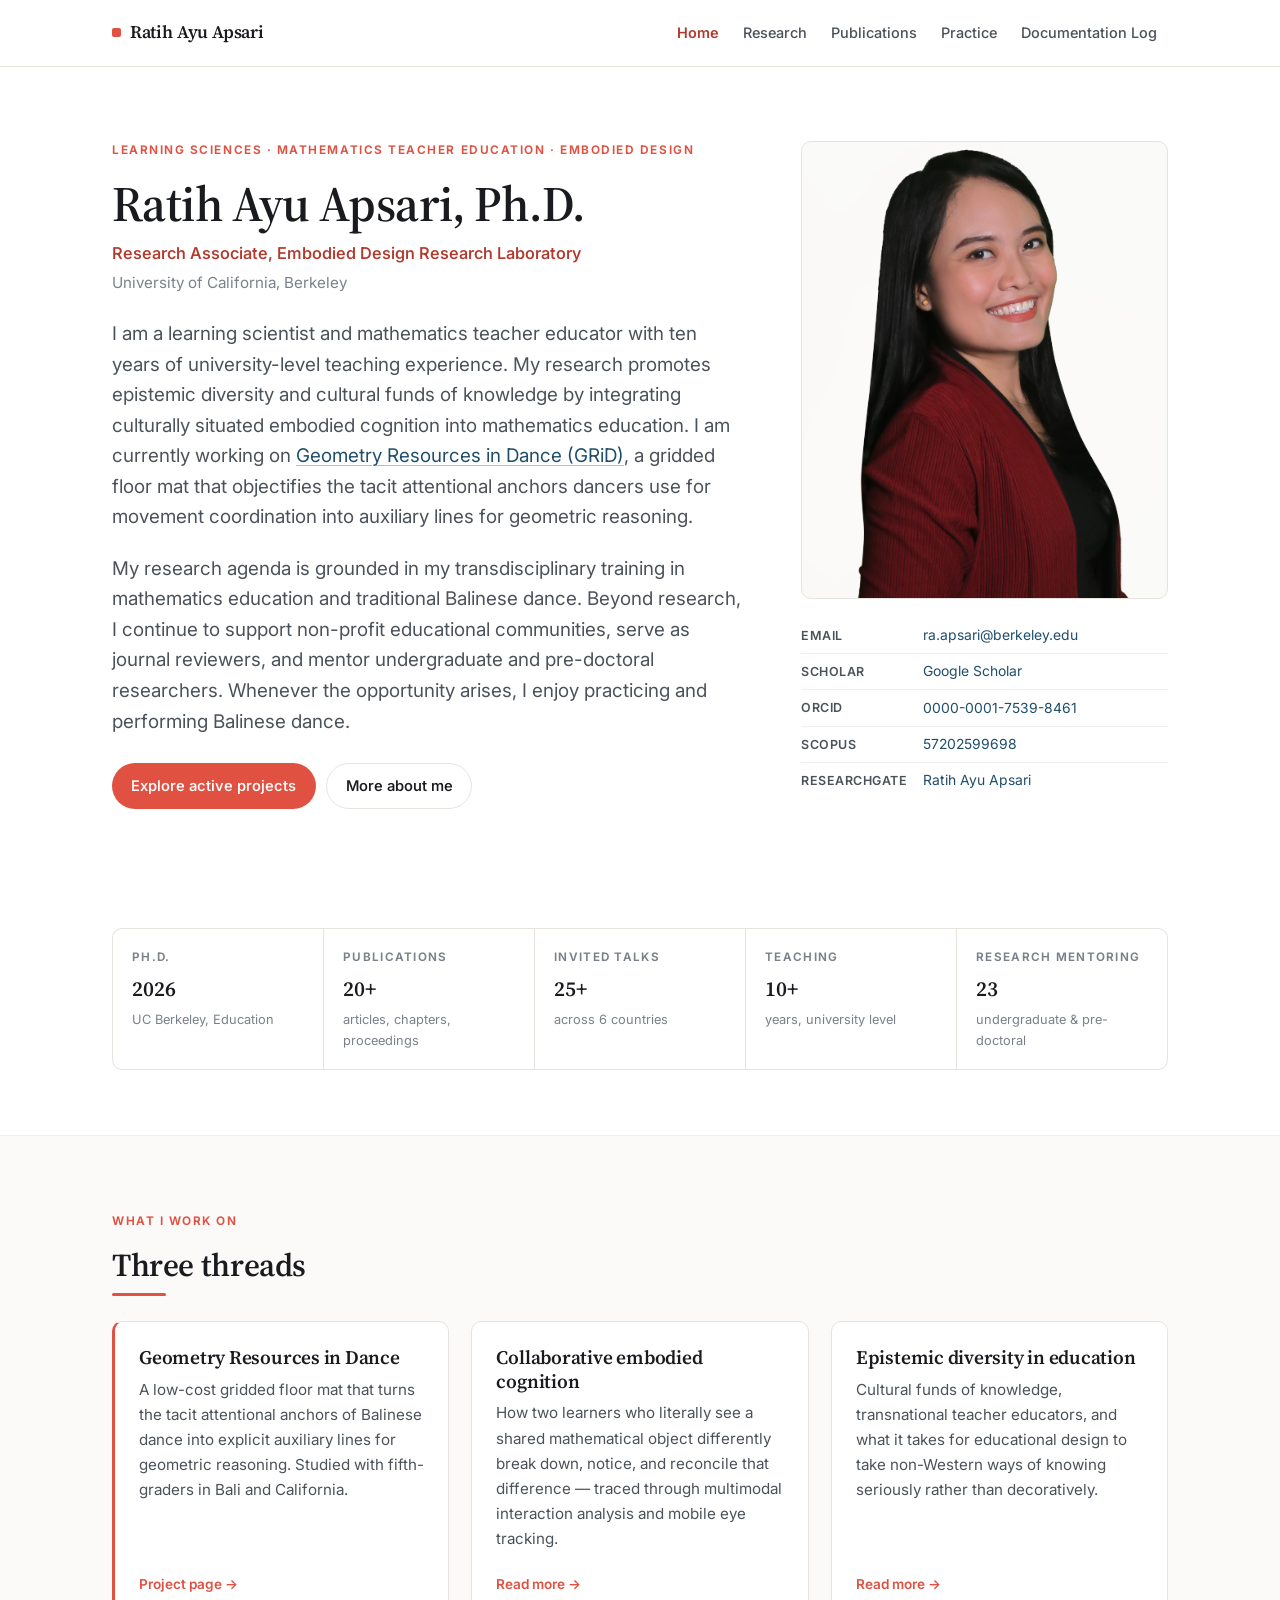
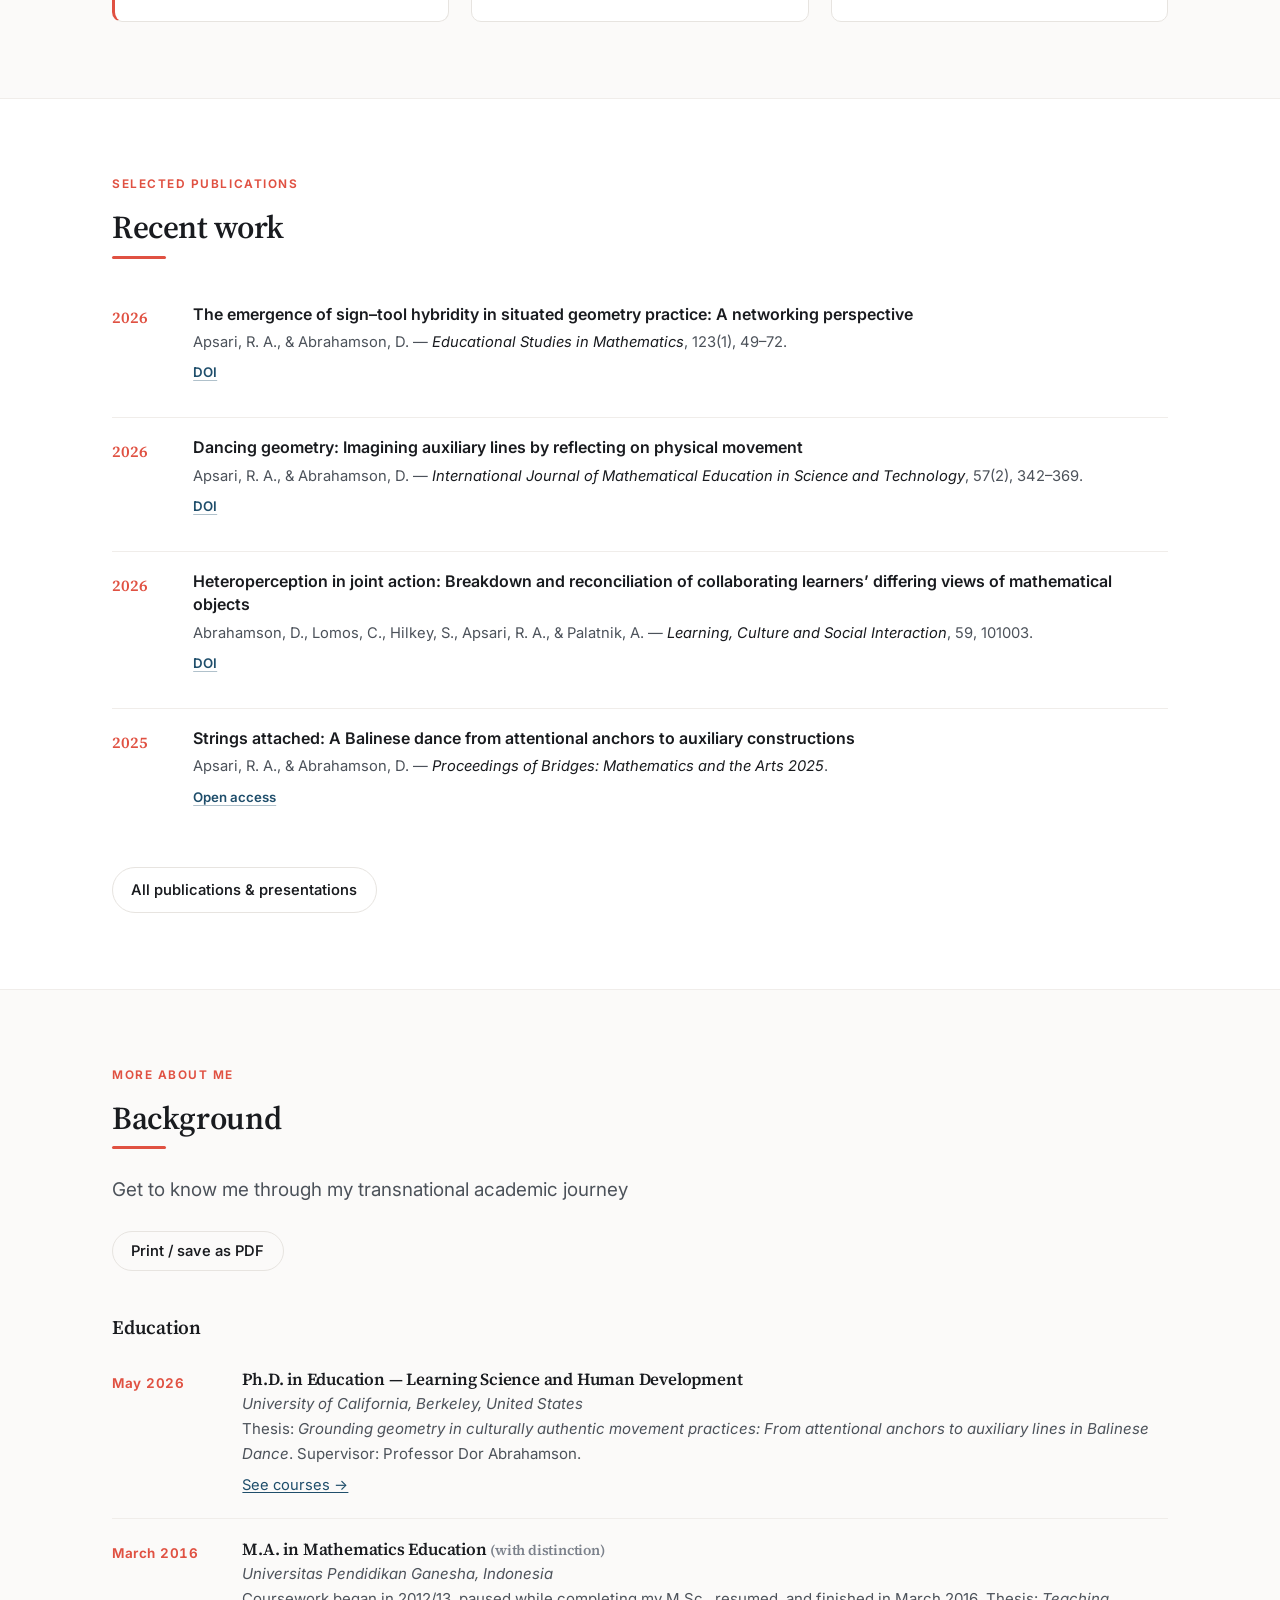
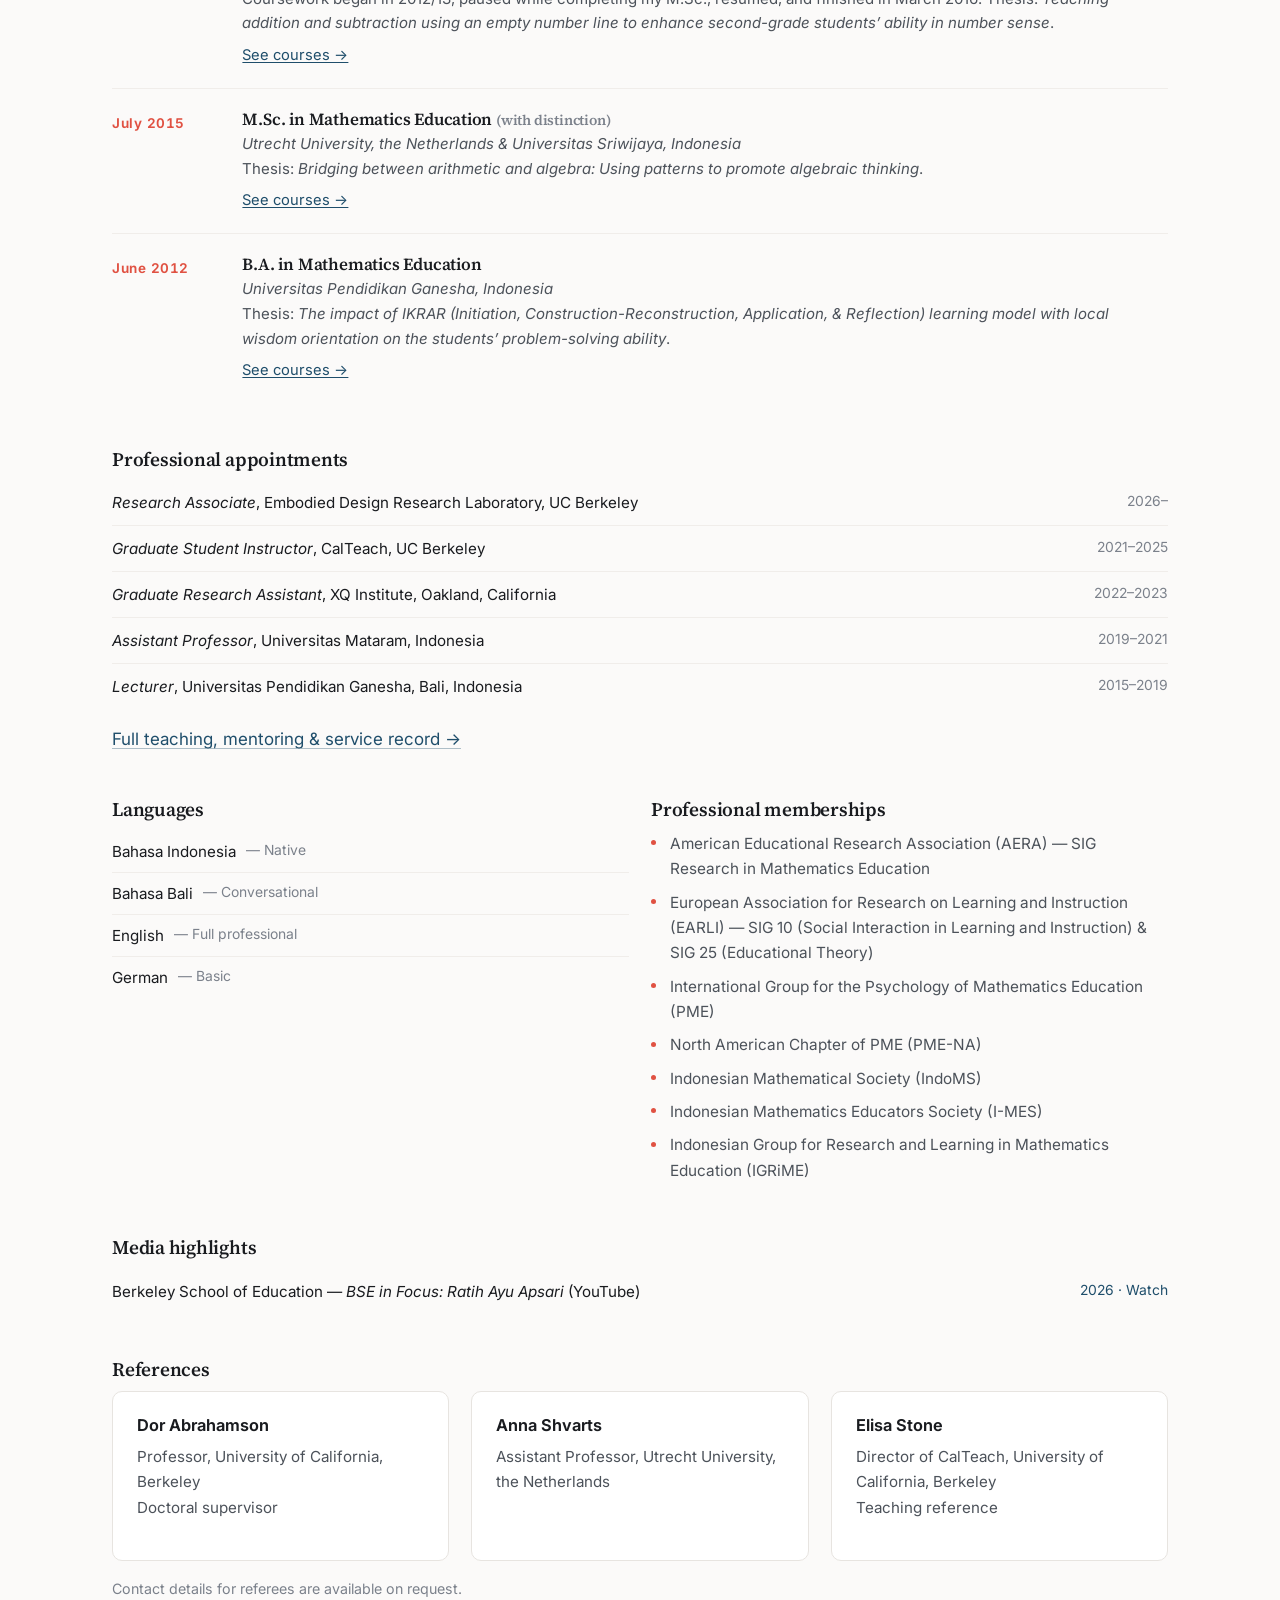
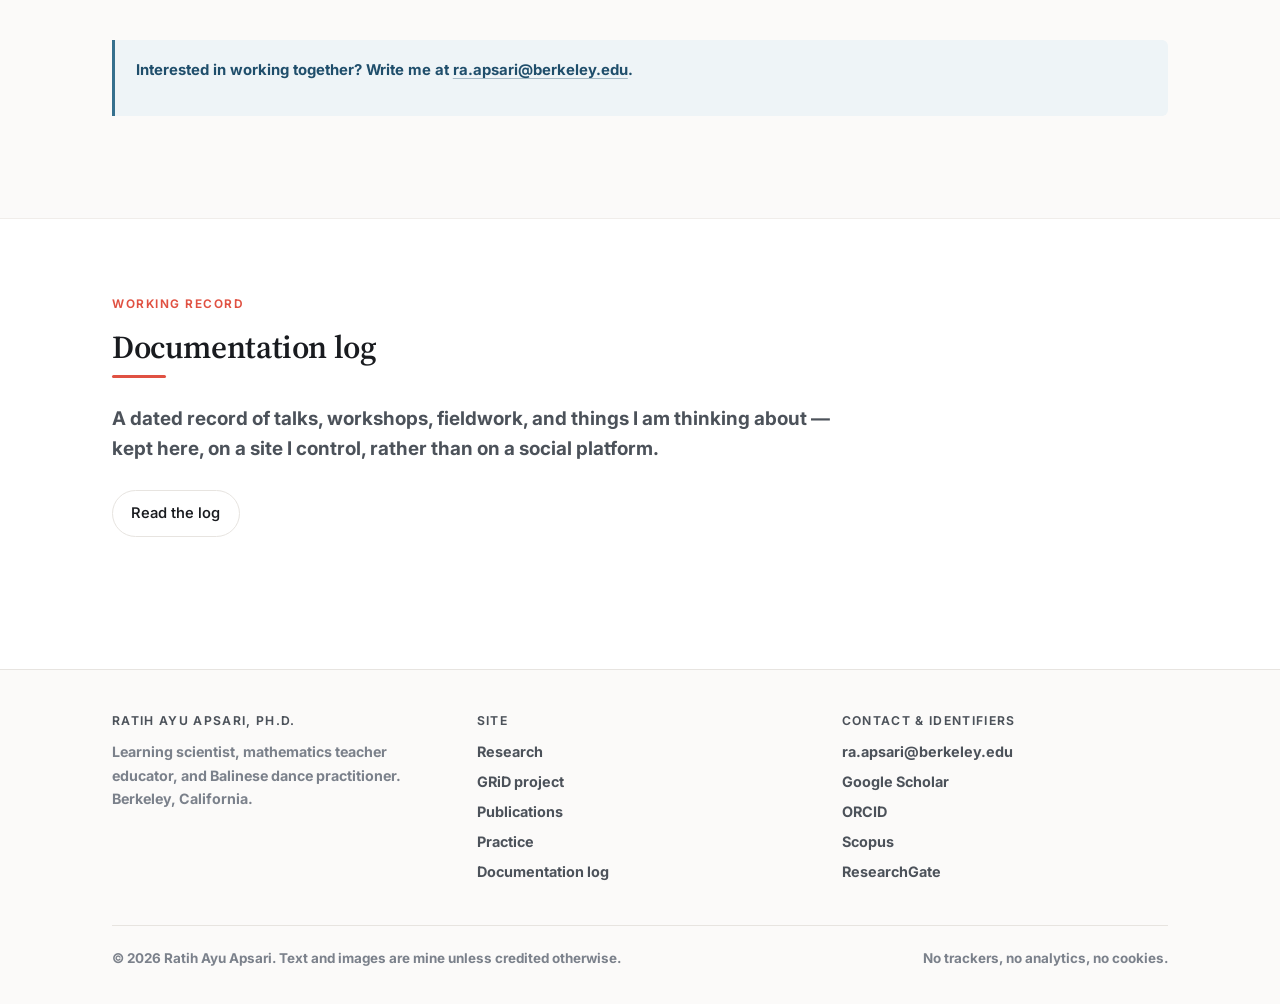
==== index.html @ 5cba8f6b "Update index.html" ====
<!DOCTYPE html>
<html lang="en">
<head>
<meta charset="utf-8">
<meta name="viewport" content="width=device-width, initial-scale=1">
<title>Ratih Ayu Apsari — Learning Scientist &amp; Mathematics Teacher Educator</title>
<meta name="description" content="Ratih Ayu Apsari, Ph.D. — learning scientist, mathematics teacher educator, and Balinese dance practitioner researching how culturally situated movement practices become resources for mathematical learning.">
<meta name="author" content="Ratih Ayu Apsari">
<link rel="canonical" href="./index.html">

<!-- Social preview -->
<meta property="og:type" content="website">
<meta property="og:title" content="Ratih Ayu Apsari — Learning Scientist &amp; Mathematics Teacher Educator">
<meta property="og:description" content="Researching how culturally situated movement practices become resources for mathematical learning.">
<meta property="og:image" content="assets/img/og-card.png">

<link rel="preconnect" href="https://fonts.googleapis.com">
<link rel="preconnect" href="https://fonts.gstatic.com" crossorigin>
<link href="https://fonts.googleapis.com/css2?family=Inter:wght@400;500;600;700&family=Source+Serif+4:ital,opsz,wght@0,8..60,400;0,8..60,600;0,8..60,700;1,8..60,400&display=swap" rel="stylesheet">
<link rel="stylesheet" href="assets/css/style.css">
<link rel="icon" href="assets/img/favicon.svg" type="image/svg+xml">
</head>
<body>
<a class="skip-link" href="#main">Skip to content</a>

<header class="site-header">
  <div class="wrap site-header__inner">
    <a class="brand" href="index.html">
      <span class="brand__mark" aria-hidden="true"></span>
      <span class="brand__name">Ratih Ayu Apsari</span>
    </a>
    <button class="nav-toggle" aria-expanded="false" aria-controls="primary-nav">Menu</button>
    <nav class="nav" id="primary-nav" aria-label="Primary">
      <a href="index.html">Home</a>
      <a href="research.html">Research</a>
      <a href="publications.html">Publications</a>
      <a href="practice.html">Practice</a>
      <a href="log.html">Documentation Log</a>
    </nav>
  </div>
</header>

<main id="main">

  <!-- ===================== HERO ===================== -->
  <section class="hero">
    <div class="wrap hero__grid">
      <div>
        <p class="eyebrow">Learning Sciences &middot; Mathematics Teacher Education &middot; Embodied Design</p>
        <h1>Ratih Ayu Apsari, Ph.D.</h1>
        <p class="hero__role">Research Associate, Embodied Design Research Laboratory</p>
        <p class="hero__affil">University of California, Berkeley</p>

        <p class="lede">I am a learning scientist and mathematics teacher educator with ten years of university-level teaching experience.
          My research promotes epistemic diversity and cultural funds of knowledge by integrating culturally situated embodied cognition
          into mathematics education. I am currently working on <a href="grid.html">Geometry Resources in Dance (GRiD)</a>,
          a gridded floor mat that objectifies the tacit attentional anchors dancers use for movement coordination into auxiliary lines
          for geometric reasoning.</p>

        <p class="lede">My research agenda is grounded in my transdisciplinary training in mathematics education and traditional Balinese dance.
          Beyond research, I continue to support non-profit educational communities, serve as journal reviewers, and mentor undergraduate
          and pre-doctoral researchers. Whenever the opportunity arises, I enjoy practicing and performing Balinese dance.</p>

        <div class="btn-row">
          <a class="btn btn--primary" href="research.html#projects">Explore active projects</a>
          <a class="btn btn--ghost" href="#cv">More about me</a>
        </div>
      </div>

      <aside class="hero__aside">
        <div class="portrait">
          <!-- Replace the placeholder below with:
               <img src="assets/img/portrait.jpg" alt="Ratih Ayu Apsari"> -->
           <img src="assets/img/portrait.jpg" alt="Ratih Ayu Apsari">
        </div>
        <ul class="idlist">
          <li><span>Email</span> <a class="js-mail" data-user="ra.apsari" data-domain="berkeley.edu"></a></li>
          <li><span>Scholar</span> <a href="https://scholar.google.com/citations?user=8gwnSTsAAAAJ" rel="me noopener">Google Scholar</a></li>
          <li><span>ORCID</span> <a href="https://orcid.org/0000-0001-7539-8461" rel="me noopener">0000-0001-7539-8461</a></li>
          <li><span>Scopus</span> <a href="https://www.scopus.com/authid/detail.uri?authorId=57202599698" rel="me noopener">57202599698</a></li>
          <li><span>ResearchGate</span> <a href="https://www.researchgate.net/profile/Ratih-Ayu-Apsari/research" rel="me noopener">Ratih Ayu Apsari</a></li>
        </ul>
      </aside>
    </div>
  </section>

  <!-- ===================== AT A GLANCE ===================== -->
  <section class="section--tight">
    <div class="wrap">
      <dl class="facts">
        <div><dt>Ph.D.</dt><dd>2026<small>UC Berkeley, Education</small></dd></div>
        <div><dt>Publications</dt><dd>20+<small>articles, chapters, proceedings</small></dd></div>
        <div><dt>Invited talks</dt><dd>25+<small>across 6 countries</small></dd></div>
        <div><dt>Teaching</dt><dd>10+<small>years, university level</small></dd></div>
        <div><dt>Research Mentoring</dt><dd>23<small>undergraduate &amp; pre-doctoral</small></dd></div>
      </dl>
    </div>
  </section>

  <!-- ===================== RESEARCH THREADS ===================== -->
  <section class="section section--paper">
    <div class="wrap">
      <p class="eyebrow">What I work on</p>
      <h2 class="section-title">Three threads</h2>

      <div class="grid grid-3">
        <a class="card card--feature" href="grid.html">
          <h3>Geometry Resources in Dance</h3>
          <p>A low-cost gridded floor mat that turns the tacit attentional anchors of Balinese dance
          into explicit auxiliary lines for geometric reasoning. Studied with fifth-graders in Bali
          and California.</p>
          <span class="card__foot">Project page &rarr;</span>
        </a>

        <a class="card" href="research.html#collaborative">
          <h3>Collaborative embodied cognition</h3>
          <p>How two learners who literally see a shared mathematical object differently break down,
          notice, and reconcile that difference &mdash; traced through multimodal interaction
          analysis and mobile eye tracking.</p>
          <span class="card__foot">Read more &rarr;</span>
        </a>

        <a class="card" href="research.html#epistemic">
          <h3>Epistemic diversity in education</h3>
          <p>Cultural funds of knowledge, transnational teacher educators, and what it takes for
          educational design to take non-Western ways of knowing seriously rather than decoratively.</p>
          <span class="card__foot">Read more &rarr;</span>
        </a>
      </div>
    </div>
  </section>

  <!-- ===================== SELECTED WORK ===================== -->
  <section class="section">
    <div class="wrap">
      <p class="eyebrow">Selected publications</p>
      <h2 class="section-title">Recent work</h2>

      <ul class="pub-list">
        <li class="pub">
          <div class="pub__year">2026</div>
          <div>
            <p class="pub__title">The emergence of sign&ndash;tool hybridity in situated geometry practice: A networking perspective</p>
            <p class="pub__meta">Apsari, R. A., &amp; Abrahamson, D. &mdash; <em>Educational Studies in Mathematics</em>, 123(1), 49&ndash;72.</p>
            <p class="pub__links"><a href="https://doi.org/10.1007/s10649-026-10491-8">DOI</a></p>
          </div>
        </li>
        <li class="pub">
          <div class="pub__year">2026</div>
          <div>
            <p class="pub__title">Dancing geometry: Imagining auxiliary lines by reflecting on physical movement</p>
            <p class="pub__meta">Apsari, R. A., &amp; Abrahamson, D. &mdash; <em>International Journal of Mathematical Education in Science and Technology</em>, 57(2), 342&ndash;369.</p>
            <p class="pub__links"><a href="https://doi.org/10.1080/0020739X.2024.2427099">DOI</a></p>
          </div>
        </li>
        <li class="pub">
          <div class="pub__year">2026</div>
          <div>
            <p class="pub__title">Heteroperception in joint action: Breakdown and reconciliation of collaborating learners&rsquo; differing views of mathematical objects</p>
            <p class="pub__meta">Abrahamson, D., Lomos, C., Hilkey, S., Apsari, R. A., &amp; Palatnik, A. &mdash; <em>Learning, Culture and Social Interaction</em>, 59, 101003.</p>
            <p class="pub__links"><a href="https://doi.org/10.1016/j.lcsi.2026.101003">DOI</a></p>
          </div>
        </li>
        <li class="pub">
          <div class="pub__year">2025</div>
          <div>
            <p class="pub__title">Strings attached: A Balinese dance from attentional anchors to auxiliary constructions</p>
            <p class="pub__meta">Apsari, R. A., &amp; Abrahamson, D. &mdash; <em>Proceedings of Bridges: Mathematics and the Arts 2025</em>.</p>
            <p class="pub__links"><a href="http://archive.bridgesmathart.org/2025/bridges2025-539.html">Open access</a></p>
          </div>
        </li>
      </ul>

      <div class="btn-row">
        <a class="btn btn--ghost" href="publications.html">All publications &amp; presentations</a>
      </div>
    </div>
  </section>

  <!-- ===================== CV / BACKGROUND ===================== -->
  <section class="section section--paper" id="cv">
    <div class="wrap">
      <p class="eyebrow">More about me</p>
      <h2 class="section-title">Background</h2>
      <p class="lede prose">Get to know me through my transnational academic journey</p>
      <div class="btn-row">
        <button class="btn btn--ghost" type="button" onclick="window.print()">Print / save as PDF</button>
      </div>

      <h3 style="margin-top:2.8rem">Education</h3>
      <ul class="timeline">
        <li>
          <div class="timeline__when">May 2026</div>
          <div class="timeline__what">
            <h3>Ph.D. in Education &mdash; Learning Science and Human Development</h3>
            <p class="timeline__where">University of California, Berkeley, United States</p>
            <p>Thesis: <em>Grounding geometry in culturally authentic movement practices: From
            attentional anchors to auxiliary lines in Balinese Dance</em>. Supervisor: Professor Dor
            Abrahamson.</p>
            <button type="button" class="link-btn" data-open-modal="courses-phd">See courses &rarr;</button>
          </div>
        </li>
        <li>
          <div class="timeline__when">March 2016</div>
          <div class="timeline__what">
            <h3>M.A. in Mathematics Education <span class="small muted">(with distinction)</span></h3>
            <p class="timeline__where">Universitas Pendidikan Ganesha, Indonesia</p>
            <p>Coursework began in 2012/13, paused while completing my M.Sc., resumed, and finished in March 2016.
              Thesis: <em>Teaching addition and subtraction using an empty number line to enhance second-grade
            students&rsquo; ability in number sense</em>.</p>
            <button type="button" class="link-btn" data-open-modal="courses-ma">See courses &rarr;</button>
          </div>
        </li>
        <li>
          <div class="timeline__when">July 2015</div>
          <div class="timeline__what">
            <h3>M.Sc. in Mathematics Education <span class="small muted">(with distinction)</span></h3>
            <p class="timeline__where">Utrecht University, the Netherlands &amp; Universitas Sriwijaya, Indonesia</p>
            <p>Thesis: <em>Bridging between arithmetic and algebra: Using patterns to promote algebraic
            thinking</em>.</p>
            <button type="button" class="link-btn" data-open-modal="courses-msc">See courses &rarr;</button>
          </div>
        </li>
        <li>
          <div class="timeline__when">June 2012</div>
          <div class="timeline__what">
            <h3>B.A. in Mathematics Education</h3>
            <p class="timeline__where">Universitas Pendidikan Ganesha, Indonesia</p>
            <p>Thesis: <em>The impact of IKRAR (Initiation, Construction-Reconstruction, Application, & Reflection) learning model with
              local wisdom orientation on the students&rsquo; problem-solving ability</em>.</p>
            <button type="button" class="link-btn" data-open-modal="courses-ba">See courses &rarr;</button>
          </div>
        </li>
      </ul>

      <!-- ============== COURSE-LIST MODALS (education) ============== -->
      <dialog class="course-modal" id="courses-phd">
        <div class="course-modal__head">
          <div>
            <h3>Ph.D. coursework</h3>
            <p>University of California, Berkeley &middot; 2021&ndash;2026</p>
          </div>
          <button type="button" class="course-modal__close" aria-label="Close">&times;</button>
        </div>
        <div class="course-modal__body">
          <ul class="course-modal__list">
            <li>Teaching at Higher Education</li>
            <li>Education Research and Practices</li>
            <li>Introduction to Discipline Inquiry</li>
            <li>Practicum in Sciences and Mathematics Education</li>
            <li>Sciences and Mathematics Education Colloquium</li>
            <li>Cultivating Cognitive Development</li>
            <li>Advanced Qualitative Methods</li>
            <li>Data Analysis in Educational Research II</li>
            <li>Socialization Processes Within the Family</li>
            <li>Design-Based Research Forum</li>
            <li>Autism as Neurodiversity</li>
            <li>Theory &amp; Practice of Tangible User Interfaces</li>
            <li>Discourse Analysis</li>
            <li>Introduction to Cultural-Historical Activity Theory</li>
            <li>(co)Participant Observation Research</li>
            <li>History &amp; Theory of New Media</li>
            <li>Philosophy of Mathematics</li>
            <li>Reading Group: Embodiment</li>
            <li>Research Group: Embodied Design Research Laboratory</li>
            <li>Korean Traditional Dance</li>
            <li>Elementary German 1 &amp; 2</li>
          </ul>
        </div>
      </dialog>

      <dialog class="course-modal" id="courses-ma">
        <div class="course-modal__head">
          <div>
            <h3>M.A. coursework</h3>
            <p>Universitas Pendidikan Ganesha &middot; 2012/13 &amp; 2015/16</p>
          </div>
          <button type="button" class="course-modal__close" aria-label="Close">&times;</button>
        </div>
        <div class="course-modal__body">
          <ul class="course-modal__list">
            <li>Foundation of Instruction</li>
            <li>Philosophy of Science</li>
            <li>English Language</li>
            <li>Foundation of Education</li>
            <li>Discrete Mathematics</li>
            <li>Realistic Analysis</li>
            <li>Educational Research Methodology</li>
            <li>Mathematical Learning Methodology</li>
            <li>Mathematics Learning Evaluation</li>
            <li>Theory of Number</li>
            <li>Linear Algebra and Its Application</li>
            <li>Application of Analysis</li>
            <li>Field Experience Program</li>
            <li>Seminar on Learning Mathematics</li>
            <li>Thesis</li>
          </ul>
        </div>
      </dialog>

      <dialog class="course-modal" id="courses-msc">
        <div class="course-modal__head">
          <div>
            <h3>M.Sc. coursework</h3>
            <p>Utrecht University &amp; Universitas Sriwijaya &middot; 2013&ndash;2015</p>
          </div>
          <button type="button" class="course-modal__close" aria-label="Close">&times;</button>
        </div>
        <div class="course-modal__body">
          <p class="course-modal__group">Utrecht University, the Netherlands</p>
          <ul class="course-modal__list">
            <li>Introduction to Science Education &amp; Communication Theories</li>
            <li>Designing Science Education &amp; Communication</li>
            <li>Research Methods in Science Education &amp; Communication</li>
            <li>Integrative Practical</li>
            <li>Historical Aspects of Mathematics</li>
            <li>Geometry</li>
            <li>Domain Specific Education (Realistic Mathematics Education)</li>
            <li>Reasoning and Proof</li>
            <li>Design Research &amp; Thesis (First Part)</li>
            <li>Summer School &mdash; Mathematics &amp; Science Education</li>
          </ul>
          <p class="course-modal__group">Universitas Sriwijaya, Indonesia</p>
          <ul class="course-modal__list">
            <li>Mathematics Classroom Observation &amp; Product Development</li>
            <li>Introduction to Realistic Mathematics Education</li>
            <li>Problem Solving</li>
            <li>Abstract Algebra</li>
            <li>ICT in Mathematics Education</li>
            <li>Research Internship in an Elementary School</li>
            <li>Master&rsquo;s Thesis</li>
          </ul>
        </div>
      </dialog>

      <dialog class="course-modal" id="courses-ba">
        <div class="course-modal__head">
          <div>
            <h3>B.A. coursework</h3>
            <p>Universitas Pendidikan Ganesha &middot; 2008&ndash;2012</p>
          </div>
          <button type="button" class="course-modal__close" aria-label="Close">&times;</button>
        </div>
        <div class="course-modal__body">
          <ul class="course-modal__list">
            <li>Religion</li>
            <li>Introduction to Education</li>
            <li>Trigonometry</li>
            <li>Calculus I</li>
            <li>Indonesian Language</li>
            <li>The Five Principles (Pancasila)</li>
            <li>Basic Introduction to Mathematics</li>
            <li>Algebra</li>
            <li>English Language</li>
            <li>Numeral Theory</li>
            <li>Computer Programming</li>
            <li>Basic Statistics</li>
            <li>Learning and Instruction</li>
            <li>Civic Education</li>
            <li>English for Science</li>
            <li>Area Geometry</li>
            <li>Calculus II</li>
            <li>Educating Profession</li>
            <li>School Mathematics</li>
            <li>Real Analysis 1</li>
            <li>Development of Learners</li>
            <li>Teaching &amp; Learning Strategy</li>
            <li>Space Geometry</li>
            <li>Basic Social Science</li>
            <li>Computer Application</li>
            <li>Workshop</li>
            <li>Linear Algebra II</li>
            <li>Geometry of Space Analytic</li>
            <li>Numerical Method</li>
            <li>Real Analysis 2</li>
            <li>Statistics of Mathematics I</li>
            <li>Algebraic Structure 1</li>
            <li>Advanced Calculus</li>
            <li>Assessment &amp; Evaluation of Learning Outcome</li>
            <li>Curriculum Study and Development</li>
            <li>Financial Mathematics &amp; Linear Program</li>
            <li>Management of Education</li>
            <li>Instructional Media for Mathematics</li>
            <li>Elementary Differential Equation</li>
            <li>Transformational Geometry</li>
            <li>Advanced Differential Equation</li>
            <li>Discrete Mathematics</li>
            <li>Seminar on Mathematics</li>
            <li>Micro Teaching</li>
            <li>Matrices &amp; Vector Spaces</li>
            <li>Algebraic Structure 2</li>
            <li>Statistics of Mathematics 2</li>
            <li>Research Method of Mathematics Education</li>
            <li>Field Experience Program</li>
            <li>Complex Analysis</li>
            <li>Linear Algebra I</li>
            <li>Community Service &amp; Internship</li>
            <li>Initial Value &amp; Boundary Conditions</li>
            <li>Geometry of Area Analytic</li>
            <li>Undergraduate Thesis</li>
          </ul>
        </div>
      </dialog>

      <h3 style="margin-top:2.8rem">Professional appointments</h3>
      <ul class="rows">
        <li><span><em>Research Associate</em>, Embodied Design Research Laboratory, UC Berkeley</span><span class="rows__meta">2026&ndash;</span></li>
        <li><span><em>Graduate Student Instructor</em>, CalTeach, UC Berkeley</span><span class="rows__meta">2021&ndash;2025</span></li>
        <li><span><em>Graduate Research Assistant</em>, XQ Institute, Oakland, California</span><span class="rows__meta">2022&ndash;2023</span></li>
        <li><span><em>Assistant Professor</em>, Universitas Mataram, Indonesia</span><span class="rows__meta">2019&ndash;2021</span></li>
        <li><span><em>Lecturer</em>, Universitas Pendidikan Ganesha, Bali, Indonesia</span><span class="rows__meta">2015&ndash;2019</span></li>
      </ul>
      <p style="margin-top:1rem"><a href="practice.html#teaching">Full teaching, mentoring &amp; service record &rarr;</a></p>

      <div class="grid grid-2" style="margin-top:2.8rem">
        <div>
          <h3>Languages</h3>
          <ul class="rows rows--compact">
            <li><span>Bahasa Indonesia</span><span class="rows__meta">&mdash; Native</span></li>
            <li><span>Bahasa Bali</span><span class="rows__meta">&mdash; Conversational</span></li>
            <li><span>English</span><span class="rows__meta">&mdash; Full professional</span></li>
            <li><span>German</span><span class="rows__meta">&mdash; Basic</span></li>
          </ul>
        </div>
        <div>
          <h3>Professional memberships</h3>
          <ul class="tick">
            <li>American Educational Research Association (AERA) &mdash; SIG Research in Mathematics Education</li>
            <li>European Association for Research on Learning and Instruction (EARLI) &mdash; SIG 10 (Social Interaction in Learning and Instruction) &amp; SIG 25 (Educational Theory)</li>
            <li>International Group for the Psychology of Mathematics Education (PME)</li>
            <li>North American Chapter of PME (PME-NA)</li>
            <li>Indonesian Mathematical Society (IndoMS)</li>
            <li>Indonesian Mathematics Educators Society (I-MES)</li>
            <li>Indonesian Group for Research and Learning in Mathematics Education (IGRiME)</li>
          </ul>
        </div>
      </div>

      <h3 style="margin-top:2.8rem">Media highlights</h3>
      <ul class="rows">
        <li><span>Berkeley School of Education &mdash; <em>BSE in Focus: Ratih Ayu Apsari</em> (YouTube)</span><span class="rows__meta"><a href="https://youtu.be/ptWgkw0Necs">2026 &middot; Watch</a></span></li>
      </ul>

      <h3 style="margin-top:2.8rem">References</h3>
      <div class="grid grid-2">
        <div class="card">
          <h4>Dor Abrahamson</h4>
          <p class="small muted">Professor, University of California, Berkeley<br>
          Doctoral supervisor</p>
        </div>
        <div class="card">
          <h4>Anna Shvarts</h4>
          <p class="small muted">Assistant Professor, Utrecht University, the Netherlands</p>
        </div>
        <div class="card">
          <h4>Elisa Stone</h4>
          <p class="small muted">Director of CalTeach, University of California, Berkeley<br>
          Teaching reference</p>
        </div>
      </div>
      <p class="small muted" style="margin-top:1rem">Contact details for referees are available on
      request.</p>

       <div class="note" style="margin-top:2.5rem">
      <p><strong>Interested in working together? Write me at <a class="js-mail" data-user="ra.apsari" data-domain="berkeley.edu"></a>.</p>
    </div>
    </div>
  </section>

  <!-- ===================== LOG TEASER ===================== -->
  <section class="section">
    <div class="wrap">
      <p class="eyebrow">Working record</p>
      <h2 class="section-title">Documentation log</h2>
      <p class="lede prose">A dated record of talks, workshops, fieldwork, and things I am thinking
      about &mdash; kept here, on a site I control, rather than on a social platform.</p>
      <div class="btn-row">
        <a class="btn btn--ghost" href="log.html">Read the log</a>
      </div>
    </div>
  </section>

</main>

<footer class="site-footer">
  <div class="wrap">
    <div class="site-footer__grid">
      <div>
        <h4>Ratih Ayu Apsari, Ph.D.</h4>
        <p class="small">Learning scientist, mathematics teacher educator, and Balinese dance practitioner.<br>
        Berkeley, California.</p>
      </div>
      <div>
        <h4>Site</h4>
        <ul>
          <li><a href="research.html">Research</a></li>
          <li><a href="grid.html">GRiD project</a></li>
          <li><a href="publications.html">Publications</a></li>
          <li><a href="practice.html">Practice</a></li>
          <li><a href="log.html">Documentation log</a></li>
        </ul>
      </div>
      <div>
        <h4>Contact &amp; identifiers</h4>
        <ul>
          <li><a class="js-mail" data-user="ra.apsari" data-domain="berkeley.edu"></a></li>
          <li><a href="https://scholar.google.com/citations?user=8gwnSTsAAAAJ">Google Scholar</a></li>
          <li><a href="https://orcid.org/0000-0001-7539-8461">ORCID</a></li>
          <li><a href="https://www.scopus.com/authid/detail.uri?authorId=57202599698">Scopus</a></li>
          <li><a href="https://www.researchgate.net/profile/Ratih-Ayu-Apsari/research">ResearchGate</a></li>
        </ul>
      </div>
    </div>
    <div class="site-footer__base">
      <span>&copy; <span id="year">2026</span> Ratih Ayu Apsari. Text and images are mine unless credited otherwise.</span>
      <span>No trackers, no analytics, no cookies.</span>
    </div>
  </div>
</footer>

<script src="assets/js/main.js"></script>
</body>
</html>
---- assets/css/style.css ----
/* ==========================================================================
   Ratih Ayu Apsari — site stylesheet
   One file. No build step. Edit the tokens below to reskin the whole site.
   ========================================================================== */

/* --------------------------------------------------------------------------
   1. Design tokens
   -------------------------------------------------------------------------- */
:root {
  /* Neutrals — the site is predominantly white */
  --white:      #ffffff;
  --paper:      #fbfaf9;   /* barely-there warm off-white for alternating bands */
  --paper-2:    #f6f4f2;
  --line:       #e7e4e0;
  --line-soft:  #f0edea;

  /* Ink */
  --ink:        #191b1f;
  --ink-2:      #4c525a;
  --ink-3:      #7b818b;

  /* Accent — roasted orange */
  --accent:      #e05142;
  --accent-dark: #b23a2d;
  --accent-tint: #fdf1ef;

  /* Companion blue — desaturated teal-blue tuned to sit beside the orange */
  --blue:      #1f4e6b;
  --blue-mid:  #35708e;
  --blue-tint: #eef4f7;

  /* Type */
  --serif: "Source Serif 4", "Iowan Old Style", Georgia, "Times New Roman", serif;
  --sans:  "Inter", -apple-system, BlinkMacSystemFont, "Segoe UI", Helvetica, Arial, sans-serif;

  /* Layout */
  --wide:  1120px;
  --prose: 760px;
  --radius: 10px;
  --radius-sm: 6px;

  --shadow-sm: 0 1px 2px rgba(25, 27, 31, .05);
  --shadow-md: 0 6px 22px -12px rgba(25, 27, 31, .28);
}

/* --------------------------------------------------------------------------
   2. Reset & base
   -------------------------------------------------------------------------- */
*, *::before, *::after { box-sizing: border-box; }

html { -webkit-text-size-adjust: 100%; scroll-behavior: smooth; scroll-padding-top: 90px; }

body {
  margin: 0;
  background: var(--white);
  color: var(--ink);
  font-family: var(--sans);
  font-size: 17px;
  line-height: 1.65;
  font-feature-settings: "kern" 1, "liga" 1;
  -webkit-font-smoothing: antialiased;
  text-rendering: optimizeLegibility;
}

img { max-width: 100%; height: auto; display: block; }

h1, h2, h3, h4 {
  font-family: var(--serif);
  color: var(--ink);
  font-weight: 600;
  line-height: 1.22;
  letter-spacing: -.012em;
  margin: 0 0 .5em;
}

h1 { font-size: clamp(2.1rem, 4.6vw, 3.1rem); }
h2 { font-size: clamp(1.55rem, 2.8vw, 2rem); }
h3 { font-size: 1.2rem; }
h4 { font-size: 1.02rem; font-family: var(--sans); font-weight: 650; letter-spacing: 0; }

p { margin: 0 0 1.1em; }

a { color: var(--blue); text-decoration: none; }
a:hover { color: var(--accent); }

/* Prose links get a restrained underline */
.prose a, .entry-body a, p a:not(.btn):not(.tag) {
  text-decoration: underline;
  text-decoration-thickness: 1px;
  text-underline-offset: 2.5px;
  text-decoration-color: rgba(31, 78, 107, .35);
}
.prose a:hover, p a:not(.btn):not(.tag):hover { text-decoration-color: var(--accent); }

hr {
  border: 0;
  border-top: 1px solid var(--line);
  margin: 3rem 0;
}

::selection { background: var(--accent-tint); color: var(--accent-dark); }

:focus-visible {
  outline: 2px solid var(--accent);
  outline-offset: 3px;
  border-radius: 3px;
}

.skip-link {
  position: absolute; left: -9999px; top: 0;
  background: var(--ink); color: #fff; padding: .7rem 1.1rem; z-index: 999;
  border-radius: 0 0 var(--radius-sm) 0;
}
.skip-link:focus { left: 0; color: #fff; }

/* --------------------------------------------------------------------------
   3. Layout helpers
   -------------------------------------------------------------------------- */
.wrap { width: 100%; max-width: var(--wide); margin: 0 auto; padding: 0 clamp(1.1rem, 4vw, 2rem); }
.prose { max-width: var(--prose); }

.section { padding: clamp(3rem, 6vw, 4.75rem) 0; }
.section--tight { padding: clamp(2.2rem, 4vw, 3rem) 0; }
.section--paper { background: var(--paper); border-block: 1px solid var(--line-soft); }

.stack > * + * { margin-top: 1.1rem; }
.grid { display: grid; gap: 1.4rem; }
.grid-2 { grid-template-columns: repeat(auto-fit, minmax(300px, 1fr)); }
.grid-3 { grid-template-columns: repeat(auto-fit, minmax(250px, 1fr)); }

/* --------------------------------------------------------------------------
   4. Small typographic components
   -------------------------------------------------------------------------- */
.eyebrow {
  font-family: var(--sans);
  font-size: .74rem;
  font-weight: 650;
  letter-spacing: .13em;
  text-transform: uppercase;
  color: var(--accent);
  margin: 0 0 .85rem;
}
.eyebrow--blue { color: var(--blue-mid); }

.section-title {
  position: relative;
  padding-bottom: .7rem;
  margin-bottom: 1.6rem;
}
.section-title::after {
  content: "";
  position: absolute; left: 0; bottom: 0;
  width: 54px; height: 3px;
  background: var(--accent);
  border-radius: 2px;
}

.lede {
  font-size: clamp(1.05rem, 1.6vw, 1.18rem);
  line-height: 1.62;
  color: var(--ink-2);
}

.muted { color: var(--ink-3); }
.small { font-size: .89rem; }
.tabular { font-variant-numeric: tabular-nums; }

.pull {
  font-family: var(--serif);
  font-size: clamp(1.15rem, 2.1vw, 1.42rem);
  line-height: 1.5;
  color: var(--ink);
  border-left: 3px solid var(--accent);
  padding: .15rem 0 .15rem 1.4rem;
  margin: 2rem 0;
  font-style: italic;
}
.pull cite { display: block; font-size: .82rem; font-style: normal; font-family: var(--sans); color: var(--ink-3); margin-top: .7rem; letter-spacing: .02em; }

/* --------------------------------------------------------------------------
   5. Header / navigation
   -------------------------------------------------------------------------- */
.site-header {
  position: sticky; top: 0; z-index: 100;
  background: rgba(255,255,255,.93);
  backdrop-filter: saturate(1.6) blur(9px);
  -webkit-backdrop-filter: saturate(1.6) blur(9px);
  border-bottom: 1px solid var(--line);
}
.site-header__inner {
  display: flex; align-items: center; justify-content: space-between;
  gap: 1rem; min-height: 66px;
}
.brand { display: flex; align-items: baseline; gap: .55rem; text-decoration: none; }
.brand__name {
  font-family: var(--serif);
  font-size: 1.11rem; font-weight: 600; color: var(--ink); letter-spacing: -.01em;
}
.brand__mark {
  display: inline-block; width: 9px; height: 9px; border-radius: 2px;
  background: var(--accent); flex: none; transform: translateY(-1px);
}
.brand:hover .brand__name { color: var(--accent-dark); }

.nav { display: flex; align-items: center; gap: .15rem; }
.nav a {
  display: inline-block;
  padding: .5rem .68rem;
  font-size: .905rem;
  font-weight: 500;
  color: var(--ink-2);
  border-radius: var(--radius-sm);
  white-space: nowrap;
}
.nav a:hover { color: var(--ink); background: var(--paper-2); }
.nav a.is-active { color: var(--accent-dark); font-weight: 600; }
.nav a.is-active:hover { background: var(--accent-tint); }

.nav-toggle {
  display: none;
  background: none; border: 1px solid var(--line);
  border-radius: var(--radius-sm);
  padding: .45rem .6rem; cursor: pointer; color: var(--ink);
  font: inherit; font-size: .85rem;
}

@media (max-width: 860px) {
  .nav-toggle { display: block; }
  .nav {
    display: none;
    position: absolute; left: 0; right: 0; top: 100%;
    flex-direction: column; align-items: stretch;
    background: var(--white);
    border-bottom: 1px solid var(--line);
    padding: .5rem clamp(1.1rem, 4vw, 2rem) 1rem;
    gap: 0;
    box-shadow: var(--shadow-md);
  }
  .nav.is-open { display: flex; }
  .nav a { padding: .7rem .4rem; border-bottom: 1px solid var(--line-soft); border-radius: 0; }
  .site-header__inner { position: relative; }
}

/* --------------------------------------------------------------------------
   6. Buttons & tags
   -------------------------------------------------------------------------- */
.btn {
  display: inline-flex; align-items: center; gap: .5rem;
  font-family: var(--sans); font-size: .92rem; font-weight: 550;
  padding: .62rem 1.15rem;
  border-radius: 100px;
  border: 1px solid transparent;
  cursor: pointer;
  transition: background .15s ease, color .15s ease, border-color .15s ease;
  text-decoration: none;
}
.btn--primary { background: var(--accent); color: #fff; }
.btn--primary:hover { background: var(--accent-dark); color: #fff; }
.btn--ghost { background: transparent; color: var(--ink); border-color: var(--line); }
.btn--ghost:hover { border-color: var(--accent); color: var(--accent-dark); background: var(--accent-tint); }
.btn-row { display: flex; flex-wrap: wrap; gap: .65rem; margin-top: 1.6rem; }

.tag {
  display: inline-block;
  font-size: .74rem; font-weight: 600; letter-spacing: .04em;
  padding: .2rem .58rem;
  border-radius: 100px;
  background: var(--blue-tint); color: var(--blue);
  white-space: nowrap;
}
.tag--accent { background: var(--accent-tint); color: var(--accent-dark); }
.tag--plain  { background: var(--paper-2); color: var(--ink-2); }
.tag-row { display: flex; flex-wrap: wrap; gap: .4rem; }

/* --------------------------------------------------------------------------
   7. Hero
   -------------------------------------------------------------------------- */
.hero { padding: clamp(2.6rem, 6vw, 4.6rem) 0 clamp(2.2rem, 5vw, 3.4rem); }
.hero__grid {
  display: grid;
  grid-template-columns: minmax(0, 1.55fr) minmax(0, .9fr);
  gap: clamp(1.8rem, 5vw, 3.6rem);
  align-items: start;
}
@media (max-width: 820px) {
  .hero__grid { grid-template-columns: 1fr; }
  .hero__aside { max-width: 320px; }
}

.hero h1 { margin-bottom: .35rem; }
.hero__role {
  font-family: var(--sans);
  font-size: 1.02rem; font-weight: 550;
  color: var(--accent-dark);
  margin: 0 0 .2rem;
}
.hero__affil { color: var(--ink-3); font-size: .95rem; margin: 0 0 1.5rem; }

.portrait {
  border-radius: var(--radius);
  overflow: hidden;
  border: 1px solid var(--line);
  background: var(--paper);
  aspect-ratio: 4 / 5;
  display: flex; align-items: center; justify-content: center;
}
.portrait img { width: 100%; height: 100%; object-fit: cover; }
.portrait__placeholder {
  text-align: center; padding: 1.4rem;
  color: var(--ink-3); font-size: .8rem; line-height: 1.5;
}
.portrait__placeholder strong { display: block; color: var(--ink-2); font-weight: 600; margin-bottom: .3rem; }

.idlist { margin: 1.2rem 0 0; padding: 0; list-style: none; font-size: .87rem; }
.idlist li { padding: .38rem 0; border-top: 1px solid var(--line-soft); color: var(--ink-3); display: flex; gap: .6rem; }
.idlist li:first-child { border-top: 0; }
.idlist span { flex: none; width: 112px; white-space: nowrap; font-weight: 600; color: var(--ink-2); font-size: .78rem; letter-spacing: .04em; text-transform: uppercase; padding-top: .12rem; }

/* --------------------------------------------------------------------------
   8. Cards
   -------------------------------------------------------------------------- */
.card {
  background: var(--white);
  border: 1px solid var(--line);
  border-radius: var(--radius);
  padding: 1.5rem 1.5rem 1.6rem;
  display: flex; flex-direction: column;
  transition: border-color .16s ease, box-shadow .16s ease, transform .16s ease;
}
a.card:hover, .card--link:hover {
  border-color: var(--accent);
  box-shadow: var(--shadow-md);
  transform: translateY(-2px);
}
.card h3 { margin-bottom: .45rem; }
.card p { color: var(--ink-2); font-size: .95rem; margin-bottom: .9rem; }
.card__foot { margin-top: auto; padding-top: .5rem; font-size: .85rem; font-weight: 600; color: var(--accent); }
a.card { color: inherit; }
a.card:hover h3 { color: var(--accent-dark); }

.card--feature {
  border-left: 3px solid var(--accent);
}

/* Fact strip */
.facts { display: grid; grid-template-columns: repeat(auto-fit, minmax(150px, 1fr)); gap: 1px; background: var(--line); border: 1px solid var(--line); border-radius: var(--radius); overflow: hidden; }
.facts div { background: var(--white); padding: 1.15rem 1.2rem; }
.facts dt { font-size: .73rem; letter-spacing: .11em; text-transform: uppercase; color: var(--ink-3); font-weight: 650; margin-bottom: .3rem; }
.facts dd { margin: 0; font-family: var(--serif); font-size: 1.32rem; color: var(--ink); font-weight: 600; }
.facts dd small { display: block; font-family: var(--sans); font-size: .8rem; font-weight: 400; color: var(--ink-3); letter-spacing: 0; margin-top: .15rem; }

/* --------------------------------------------------------------------------
   9. Lists: publications, timeline, entries
   -------------------------------------------------------------------------- */
.pub-list { list-style: none; margin: 0; padding: 0; }
.pub {
  padding: 1.15rem 0;
  border-top: 1px solid var(--line-soft);
  display: grid;
  grid-template-columns: 62px minmax(0, 1fr);
  gap: 1.2rem;
}
.pub:first-child { border-top: 0; }
.pub__year {
  font-family: var(--serif); font-weight: 600; font-size: 1rem;
  color: var(--accent); font-variant-numeric: tabular-nums; padding-top: .1rem;
}
.pub__title { font-weight: 600; color: var(--ink); margin: 0 0 .25rem; font-size: 1rem; line-height: 1.45; }
.pub__meta { margin: 0 0 .5rem; font-size: .92rem; color: var(--ink-2); }
.pub__meta em { color: var(--ink); }
.pub__links { display: flex; flex-wrap: wrap; gap: .9rem; font-size: .83rem; font-weight: 600; }
@media (max-width: 620px) {
  .pub { grid-template-columns: 1fr; gap: .35rem; }
}

.timeline { list-style: none; margin: 0; padding: 0; }
.timeline li {
  display: grid;
  grid-template-columns: 108px minmax(0, 1fr);
  gap: 1.4rem;
  padding: 1.25rem 0;
  border-top: 1px solid var(--line-soft);
}
.timeline li:first-child { border-top: 0; }
.timeline__when {
  font-size: .84rem; font-weight: 650; letter-spacing: .04em;
  color: var(--accent); font-variant-numeric: tabular-nums; padding-top: .18rem;
}
.timeline__what h3 { font-size: 1.06rem; margin-bottom: .15rem; }
.timeline__where { font-size: .92rem; color: var(--blue); font-style: italic; margin: 0 0 .5rem; }
.timeline__what p { font-size: .94rem; color: var(--ink-2); margin: 0; }
@media (max-width: 620px) {
  .timeline li { grid-template-columns: 1fr; gap: .3rem; }
}

/* Documentation log entries */
.entry {
  border: 1px solid var(--line);
  border-radius: var(--radius);
  padding: 1.5rem 1.6rem;
  margin-bottom: 1.15rem;
  background: var(--white);
}
.entry__head { display: flex; flex-wrap: wrap; align-items: center; gap: .75rem; margin-bottom: .6rem; }
.entry__date {
  font-size: .8rem; font-weight: 650; letter-spacing: .07em; text-transform: uppercase;
  color: var(--ink-3); font-variant-numeric: tabular-nums;
}
.entry h3 { margin: 0 0 .5rem; font-size: 1.18rem; }
.entry__body { color: var(--ink-2); font-size: .96rem; }
.entry__body p:last-child { margin-bottom: 0; }
.entry__media { margin: 1.1rem 0 .3rem; border-radius: var(--radius-sm); overflow: hidden; border: 1px solid var(--line); }
.entry__media figcaption { padding: .6rem .85rem; font-size: .82rem; color: var(--ink-3); background: var(--paper); border-top: 1px solid var(--line); }

/* Filter bar */
.filters { display: flex; flex-wrap: wrap; gap: .5rem; margin-bottom: 1.8rem; }
.filter-btn {
  font: inherit; font-size: .86rem; font-weight: 550;
  padding: .4rem .9rem; border-radius: 100px;
  border: 1px solid var(--line); background: var(--white); color: var(--ink-2);
  cursor: pointer; transition: all .14s ease;
}
.filter-btn:hover { border-color: var(--accent); color: var(--accent-dark); }
.filter-btn.is-active { background: var(--ink); border-color: var(--ink); color: #fff; }

.is-hidden { display: none !important; }

/* Simple two-column definition rows (teaching, service) */
.rows { list-style: none; margin: 0; padding: 0; }
.rows li { display: grid; grid-template-columns: minmax(0,1fr) auto; gap: 1rem; padding: .62rem 0; border-top: 1px solid var(--line-soft); font-size: .95rem; }
.rows li:first-child { border-top: 0; }
.rows .rows__meta { color: var(--ink-3); font-size: .87rem; text-align: right; white-space: nowrap; }
@media (max-width: 560px) {
  .rows li { grid-template-columns: 1fr; gap: .1rem; }
  .rows .rows__meta { text-align: left; }
}
/* Compact variant: short label + short value, kept close together rather than
   stretched to the full column width. Use for things like a short Languages list. */
.rows--compact li { display: flex; gap: .6rem; padding: .5rem 0; }
.rows--compact .rows__meta { text-align: left; white-space: nowrap; }

/* Plain bulleted content lists */
.tick { list-style: none; margin: 0; padding: 0; }
.tick li { position: relative; padding-left: 1.15rem; margin-bottom: .5rem; color: var(--ink-2); font-size: .96rem; }
.tick li::before {
  content: ""; position: absolute; left: 0; top: .62em;
  width: 5px; height: 5px; border-radius: 50%; background: var(--accent);
}

/* Figure placeholder for images you will add later */
.figure { margin: 1.8rem 0; }
.figure img { border-radius: var(--radius); border: 1px solid var(--line); width: 100%; }
.figure figcaption { font-size: .86rem; color: var(--ink-3); margin-top: .6rem; line-height: 1.5; }
.figure figcaption b { color: var(--ink-2); font-weight: 650; }
.ph {
  border: 1px dashed var(--line);
  background: repeating-linear-gradient(45deg, var(--paper), var(--paper) 10px, var(--white) 10px, var(--white) 20px);
  border-radius: var(--radius);
  aspect-ratio: 16 / 9;
  display: flex; align-items: center; justify-content: center;
  text-align: center; padding: 1.5rem;
  color: var(--ink-3); font-size: .84rem; line-height: 1.55;
}
.ph code { background: var(--white); border: 1px solid var(--line); padding: .1rem .35rem; border-radius: 4px; font-size: .92em; color: var(--accent-dark); }

/* Note / callout */
.note {
  background: var(--blue-tint);
  border-left: 3px solid var(--blue-mid);
  border-radius: 0 var(--radius-sm) var(--radius-sm) 0;
  padding: 1.1rem 1.3rem;
  font-size: .93rem;
  color: var(--ink-2);
  margin: 1.6rem 0;
}
.note strong { color: var(--blue); }
.note--accent { background: var(--accent-tint); border-left-color: var(--accent); }
.note--accent strong { color: var(--accent-dark); }
.note p:last-child { margin-bottom: 0; }

/* Plain-text trigger button (looks like a link, is a real <button>) */
.link-btn {
  background: none; border: 0; padding: 0; margin-top: .4rem;
  font: inherit; font-size: .92rem; color: var(--blue);
  text-decoration: underline; text-underline-offset: 2px; cursor: pointer;
}
.link-btn:hover { color: var(--accent); }

/* Course-list modal (native <dialog>) */
.course-modal {
  border: 0; border-radius: var(--radius); padding: 0;
  width: min(560px, 90vw); max-height: 80vh;
  box-shadow: var(--shadow-md);
}
.course-modal::backdrop { background: rgba(25,27,31,.45); }
.course-modal__head {
  display: flex; align-items: flex-start; justify-content: space-between; gap: 1rem;
  padding: 1.3rem 1.5rem 1rem; border-bottom: 1px solid var(--line);
}
.course-modal__head h3 { margin: 0; font-size: 1.15rem; }
.course-modal__head p { margin: .2rem 0 0; color: var(--ink-3); font-size: .86rem; }
.course-modal__close {
  background: none; border: 0; font-size: 1.4rem; line-height: 1; color: var(--ink-3);
  cursor: pointer; padding: .1rem .3rem; margin: -.2rem -.3rem 0 0;
}
.course-modal__close:hover { color: var(--accent); }
.course-modal__body { padding: 1rem 1.5rem 1.5rem; overflow-y: auto; }
.course-modal__group { font-weight: 650; font-size: .76rem; letter-spacing: .08em; text-transform: uppercase; color: var(--blue-mid); margin: 1.2rem 0 .5rem; }
.course-modal__group:first-child { margin-top: 0; }
.course-modal__list { list-style: none; margin: 0; padding: 0; columns: 2; column-gap: 1.6rem; }
.course-modal__list li { font-size: .92rem; color: var(--ink-2); padding: .3rem 0; break-inside: avoid; }
@media (max-width: 560px) { .course-modal__list { columns: 1; } }

/* --------------------------------------------------------------------------
   10. Page header band
   -------------------------------------------------------------------------- */
.page-head {
  padding: clamp(2.4rem, 5vw, 3.6rem) 0 clamp(1.6rem, 3vw, 2.2rem);
  border-bottom: 1px solid var(--line);
  background: linear-gradient(180deg, var(--paper) 0%, var(--white) 100%);
}
.page-head h1 { margin-bottom: .5rem; }
.page-head .lede { max-width: var(--prose); margin-bottom: 0; }

.crumb { font-size: .84rem; color: var(--ink-3); margin-bottom: .9rem; }
.crumb a { color: var(--ink-3); }
.crumb a:hover { color: var(--accent); }

/* On-page table of contents */
.toc {
  border: 1px solid var(--line); border-radius: var(--radius);
  padding: 1.1rem 1.3rem; background: var(--paper);
  font-size: .9rem; margin-bottom: 2.4rem;
}
.toc p { font-weight: 650; font-size: .76rem; letter-spacing: .11em; text-transform: uppercase; color: var(--ink-3); margin: 0 0 .55rem; }
.toc ol { margin: 0; padding-left: 1.1rem; columns: 2; column-gap: 2rem; }
.toc li { margin-bottom: .3rem; break-inside: avoid; }
@media (max-width: 620px) { .toc ol { columns: 1; } }

/* --------------------------------------------------------------------------
   11. Footer
   -------------------------------------------------------------------------- */
.site-footer {
  border-top: 1px solid var(--line);
  background: var(--paper);
  padding: 2.8rem 0 2.2rem;
  margin-top: 3.5rem;
  font-size: .9rem;
  color: var(--ink-3);
}
.site-footer__grid { display: grid; grid-template-columns: repeat(auto-fit, minmax(200px, 1fr)); gap: 1.8rem 2.4rem; }
.site-footer h4 { font-size: .76rem; letter-spacing: .11em; text-transform: uppercase; color: var(--ink-2); margin-bottom: .7rem; }
.site-footer ul { list-style: none; margin: 0; padding: 0; }
.site-footer li { margin-bottom: .38rem; }
.site-footer a { color: var(--ink-2); }
.site-footer a:hover { color: var(--accent); }
.site-footer__base {
  margin-top: 2.2rem; padding-top: 1.3rem; border-top: 1px solid var(--line);
  display: flex; flex-wrap: wrap; gap: .8rem; justify-content: space-between;
  font-size: .84rem;
}

/* --------------------------------------------------------------------------
   12. Print
   -------------------------------------------------------------------------- */
@media print {
  .site-header, .site-footer, .filters, .btn-row, .toc { display: none !important; }
  body { font-size: 11pt; }
  a { color: var(--ink); text-decoration: none; }
  .card, .entry { break-inside: avoid; border-color: #ccc; }
}

@media (prefers-reduced-motion: reduce) {
  * { animation: none !important; transition: none !important; scroll-behavior: auto !important; }
}
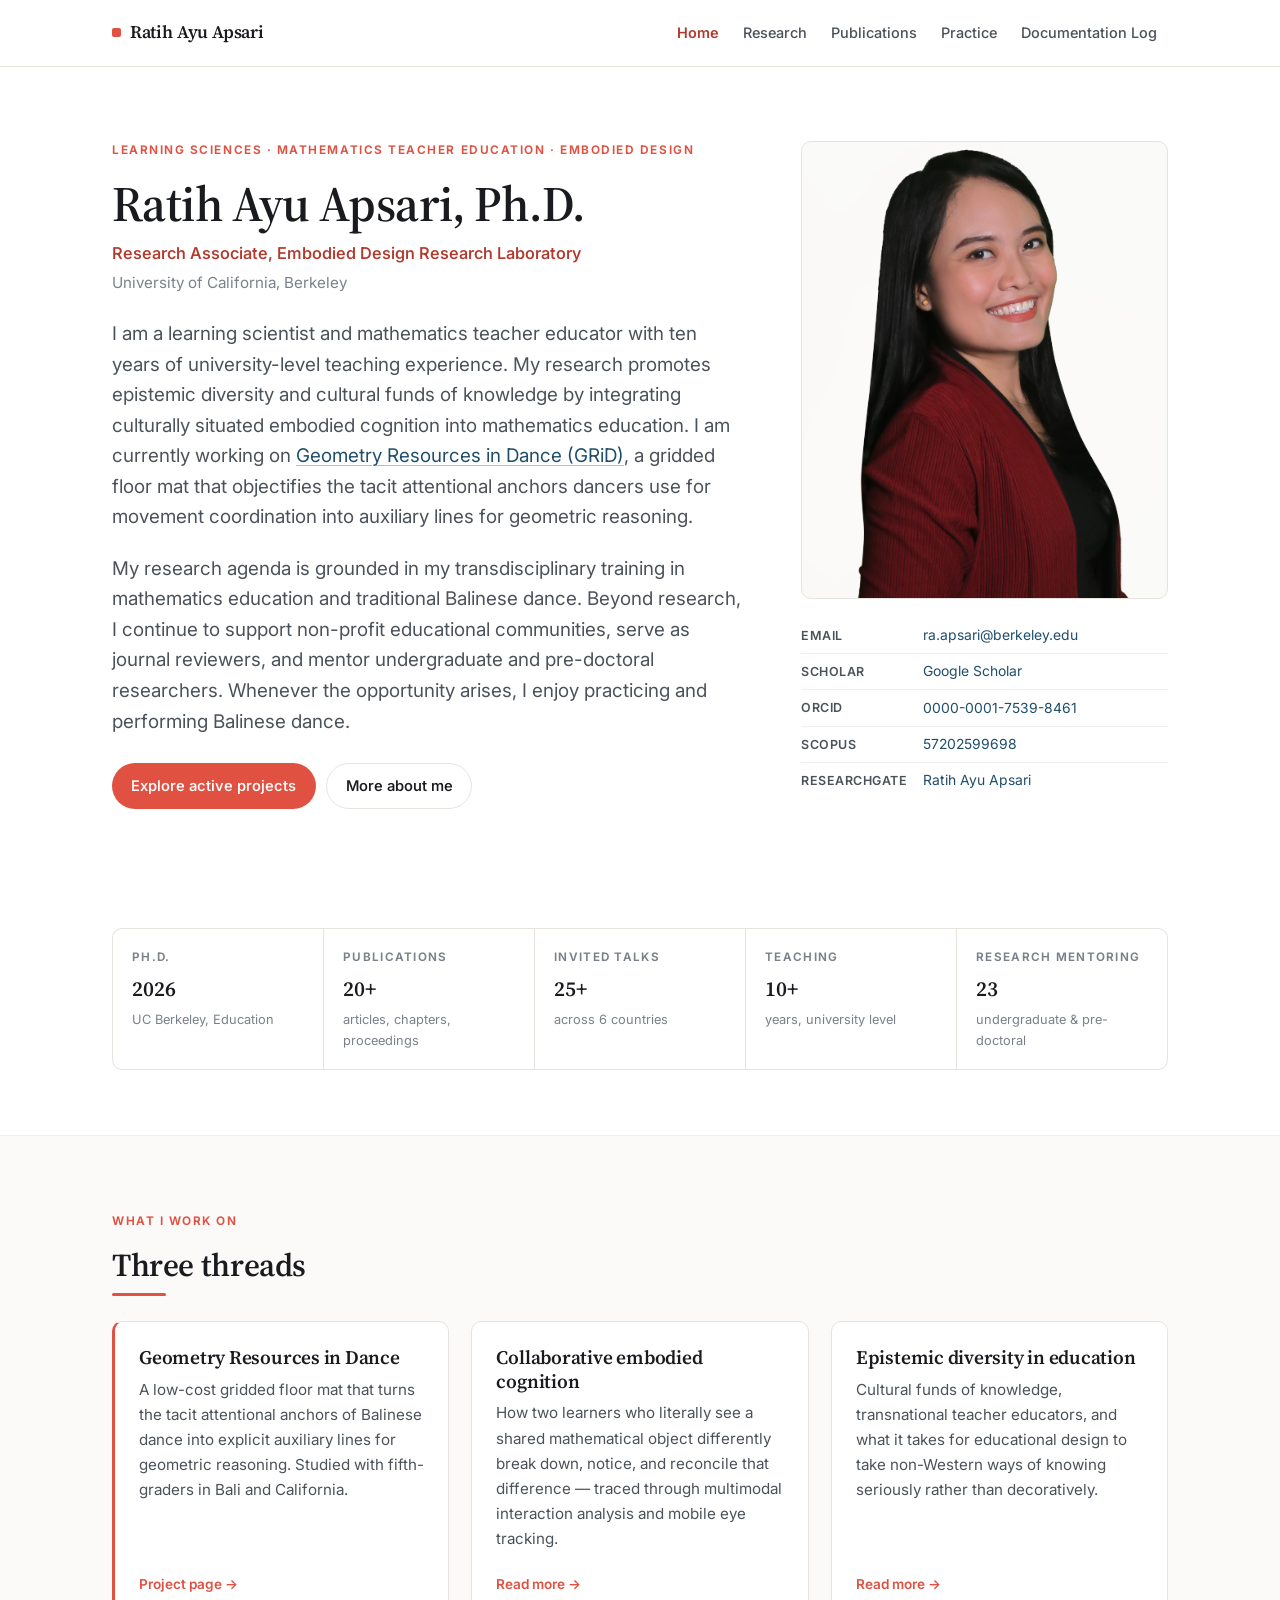
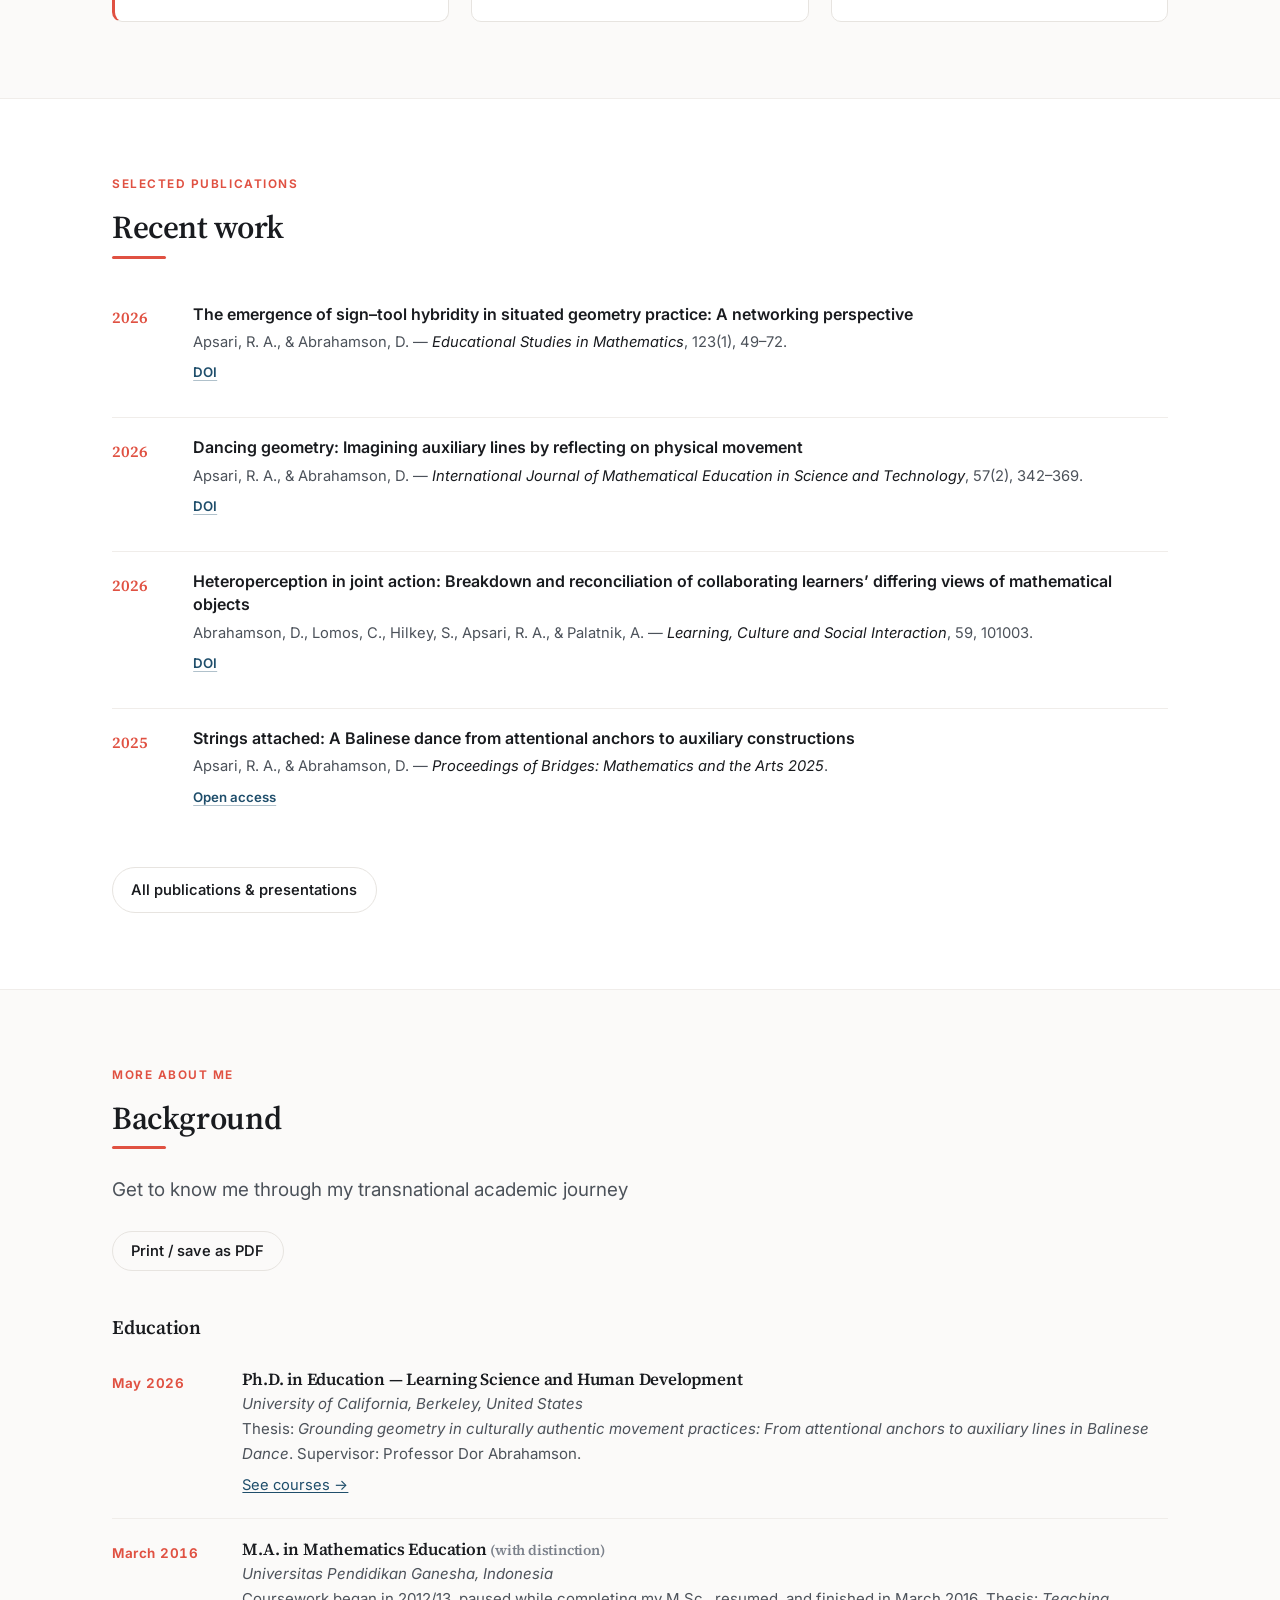
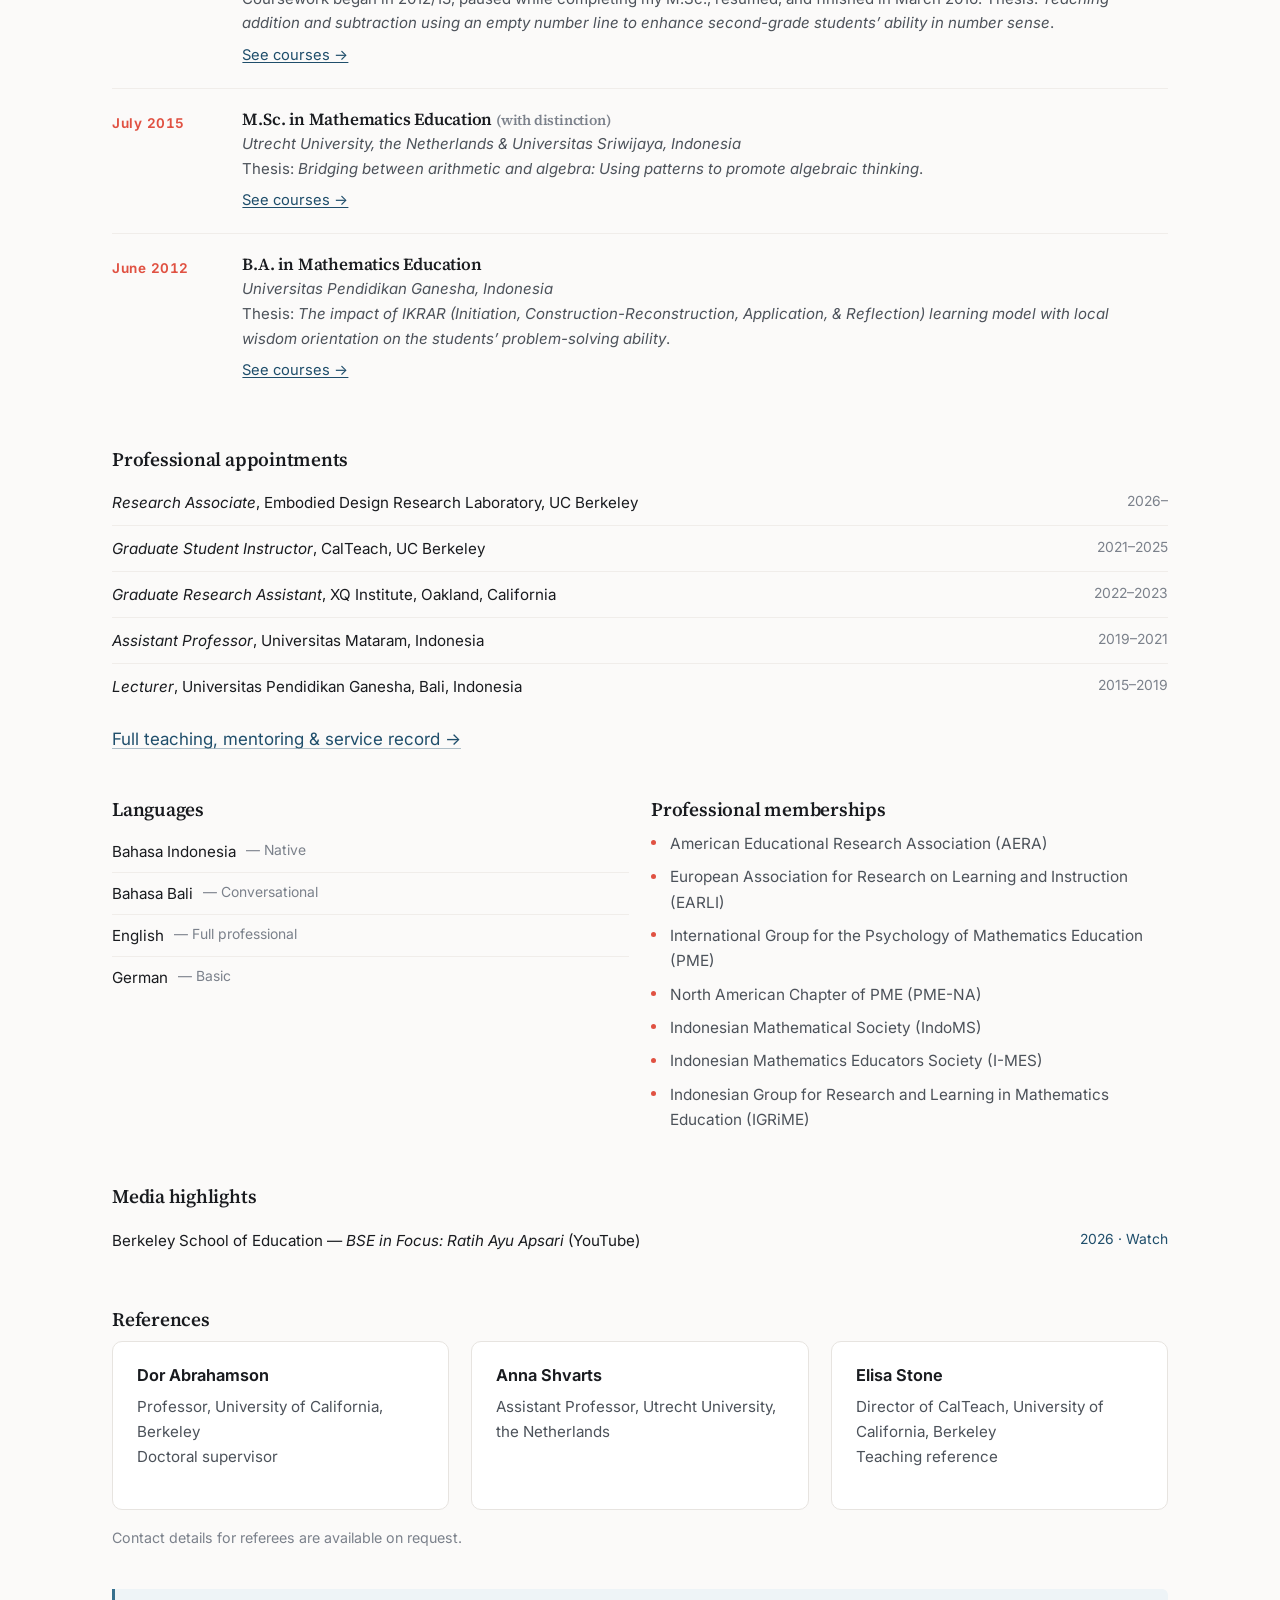
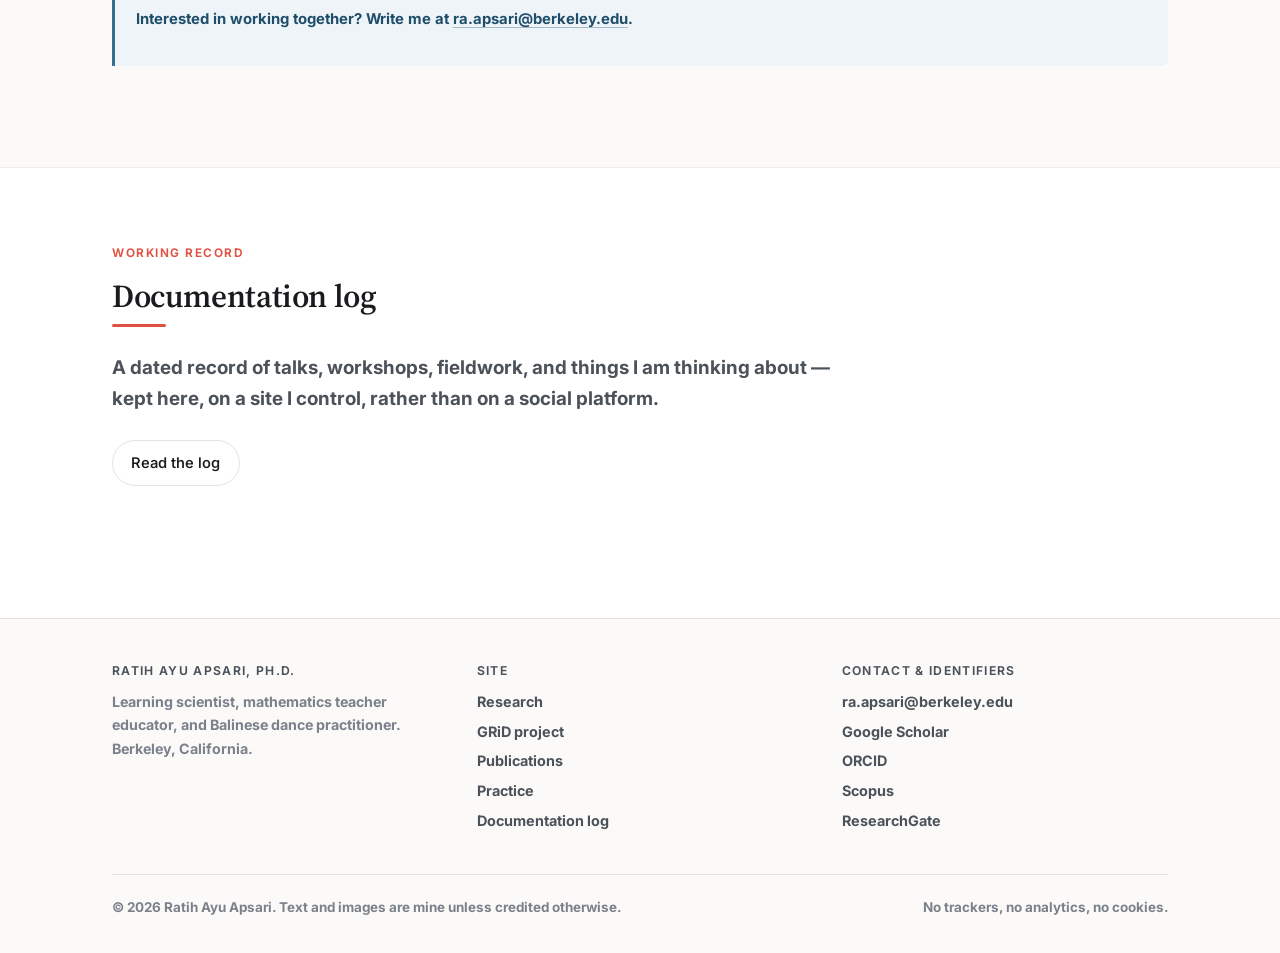
==== commit 0c859c29: "Update index.html" ====
--- a/index.html
+++ b/index.html
@@ -425,8 +425,8 @@
         <div>
           <h3>Professional memberships</h3>
           <ul class="tick">
-            <li>American Educational Research Association (AERA) &mdash; SIG Research in Mathematics Education</li>
-            <li>European Association for Research on Learning and Instruction (EARLI) &mdash; SIG 10 (Social Interaction in Learning and Instruction) &amp; SIG 25 (Educational Theory)</li>
+            <li>American Educational Research Association (AERA)</li>
+            <li>European Association for Research on Learning and Instruction (EARLI)</li>
             <li>International Group for the Psychology of Mathematics Education (PME)</li>
             <li>North American Chapter of PME (PME-NA)</li>
             <li>Indonesian Mathematical Society (IndoMS)</li>
@@ -463,7 +463,7 @@
 
        <div class="note" style="margin-top:2.5rem">
       <p><strong>Interested in working together? Write me at <a class="js-mail" data-user="ra.apsari" data-domain="berkeley.edu"></a>.</p>
-    </div>
+    
     </div>
   </section>
 
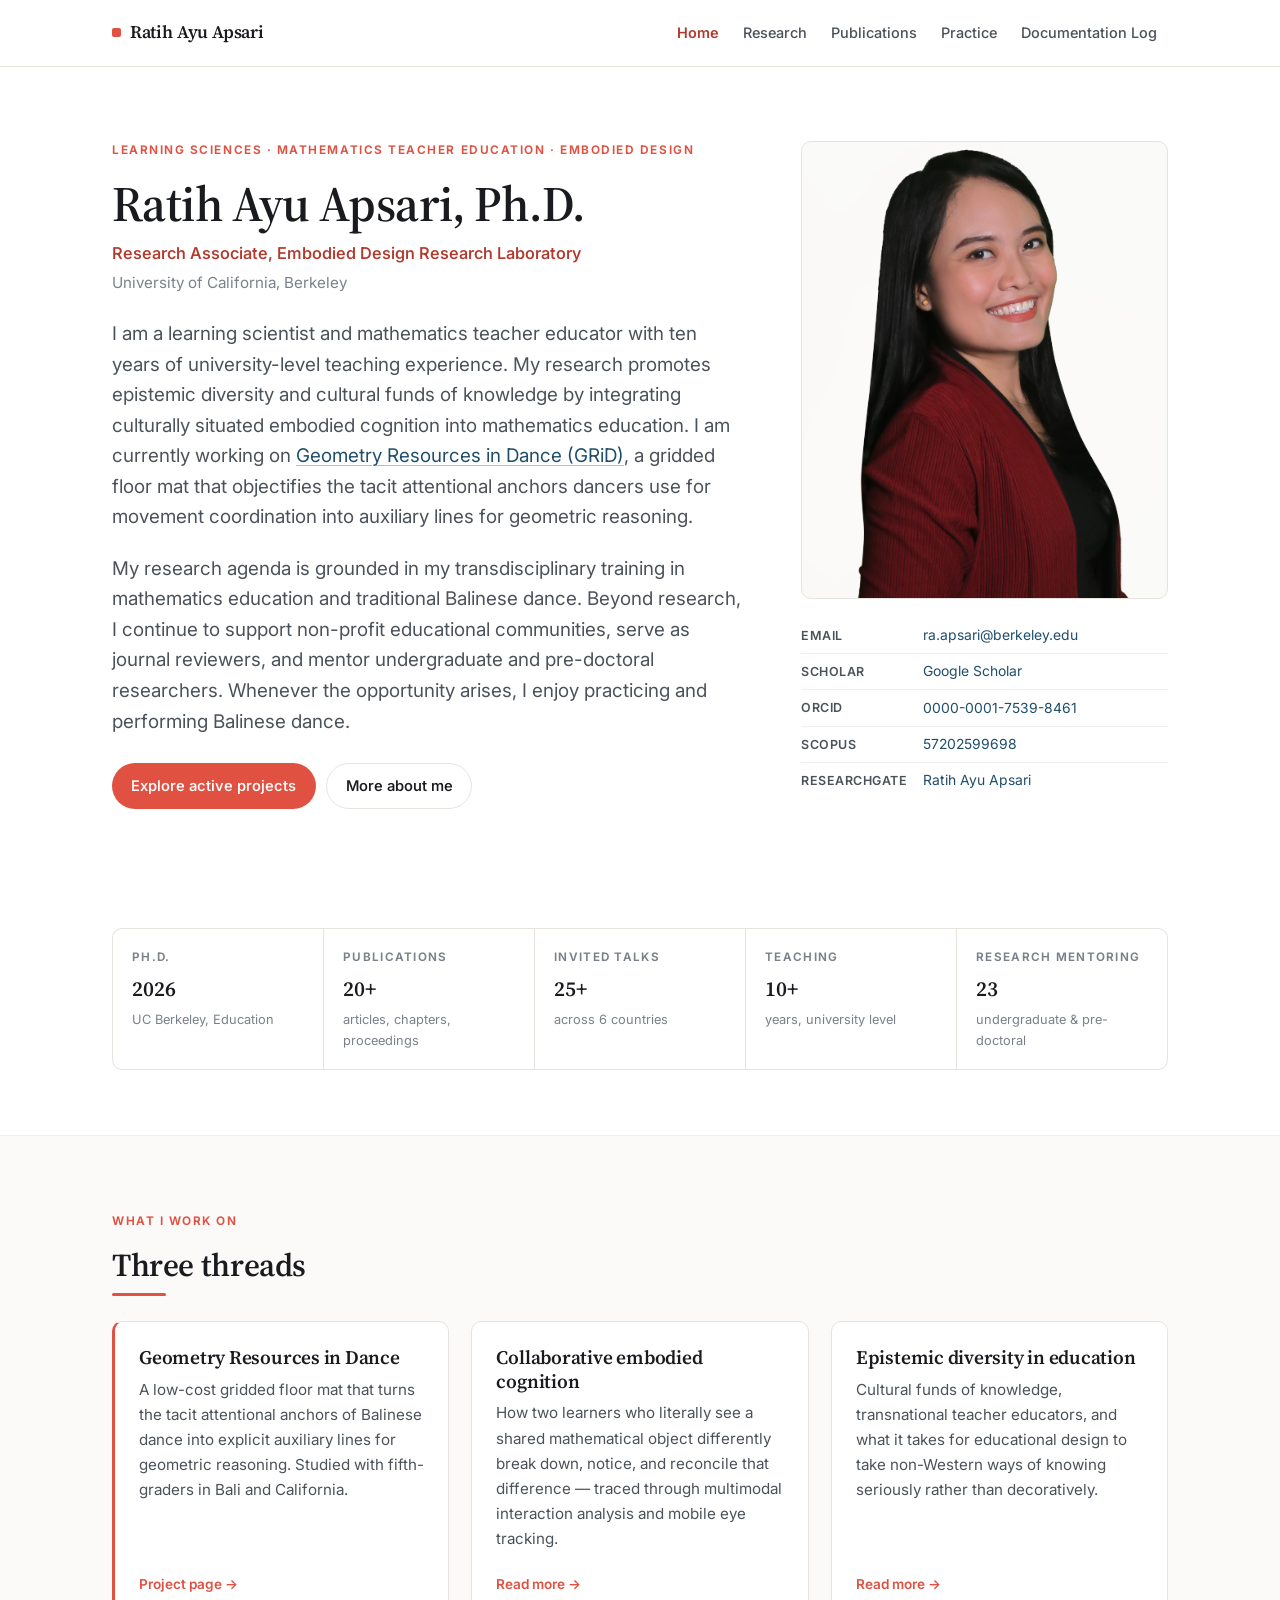
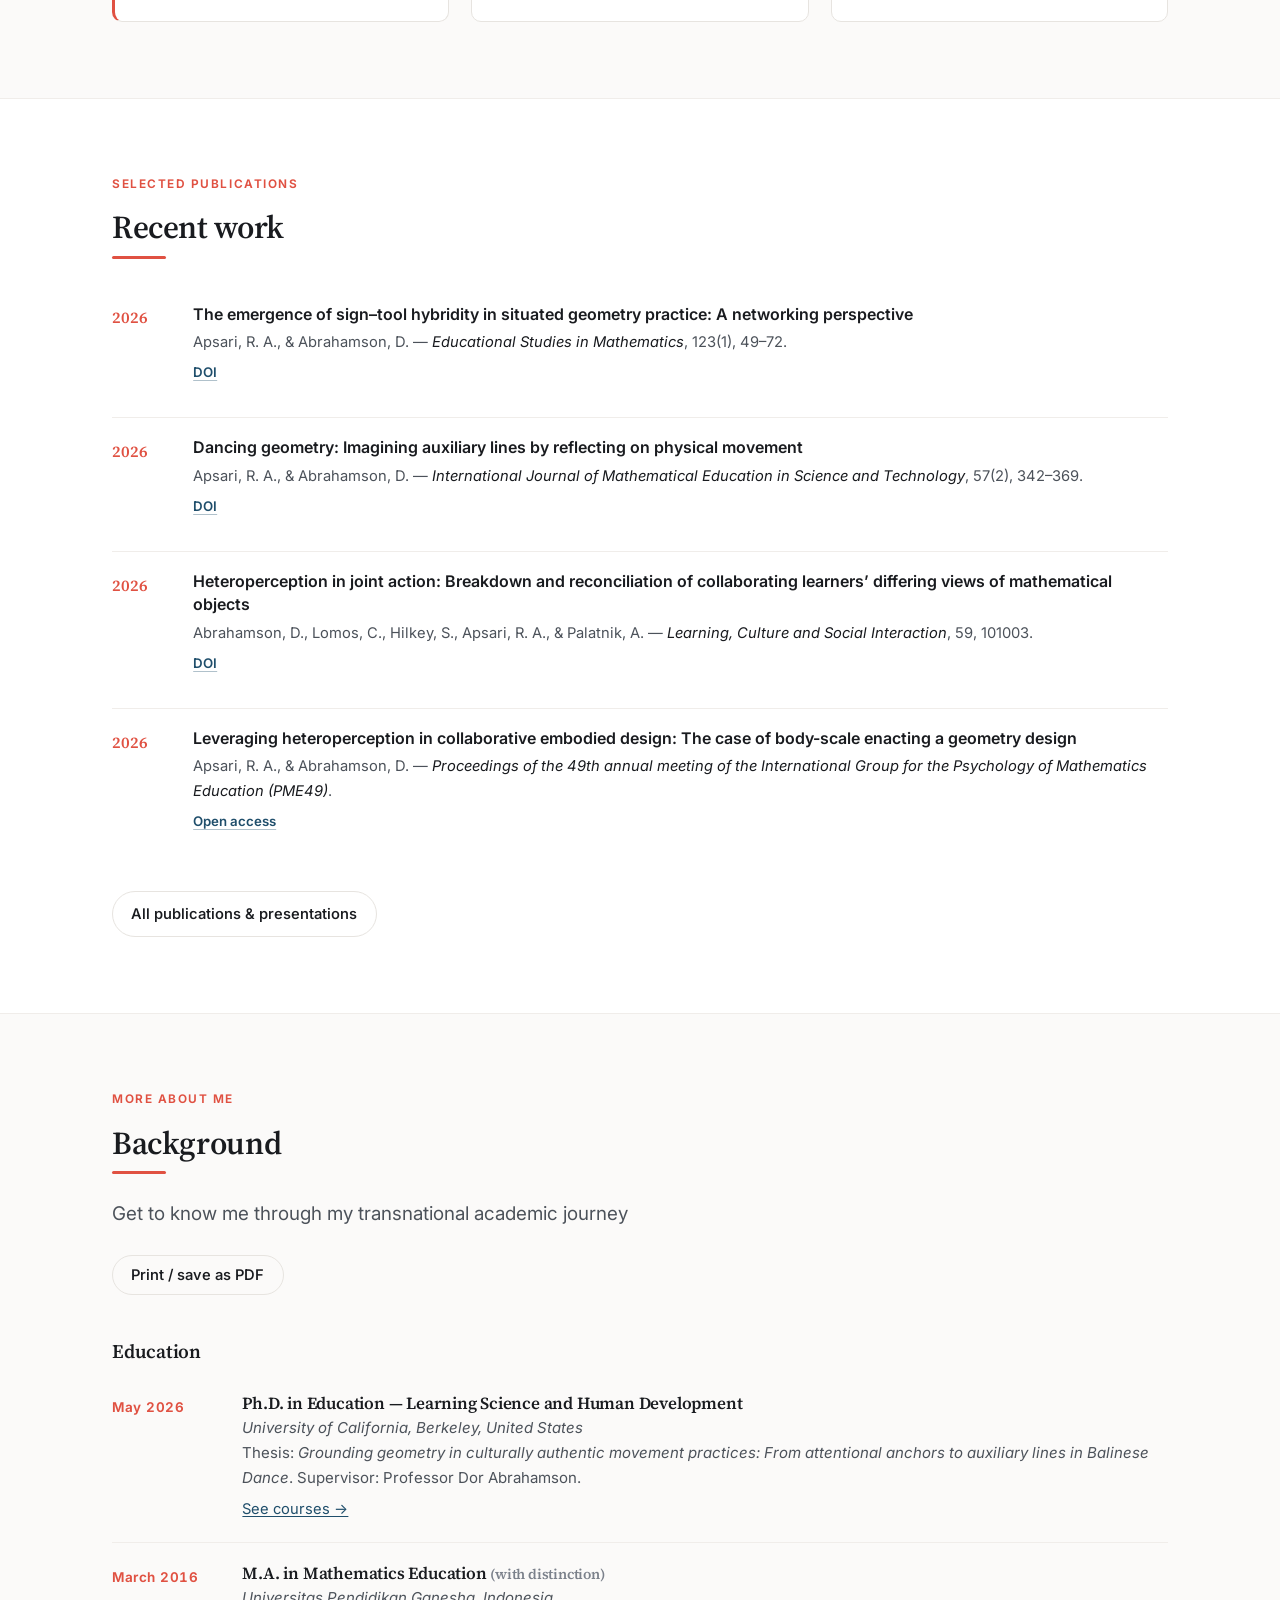
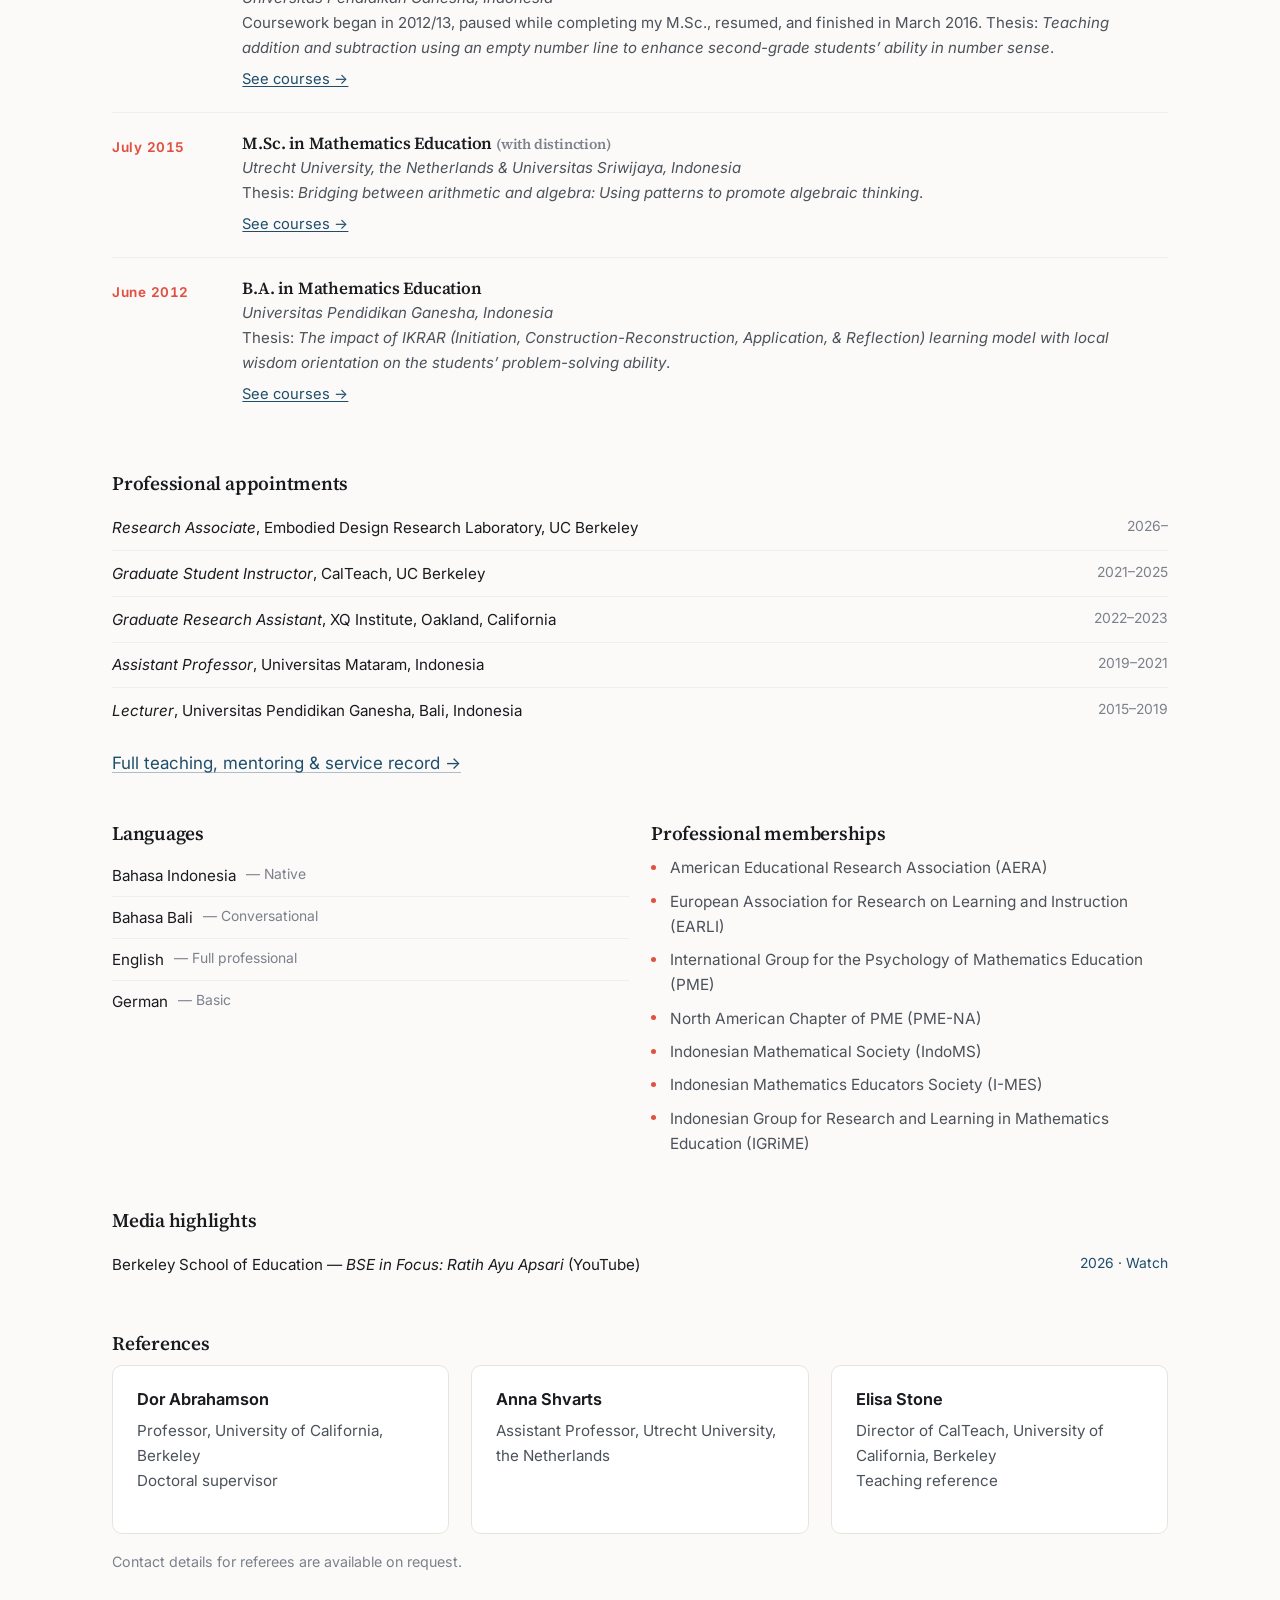
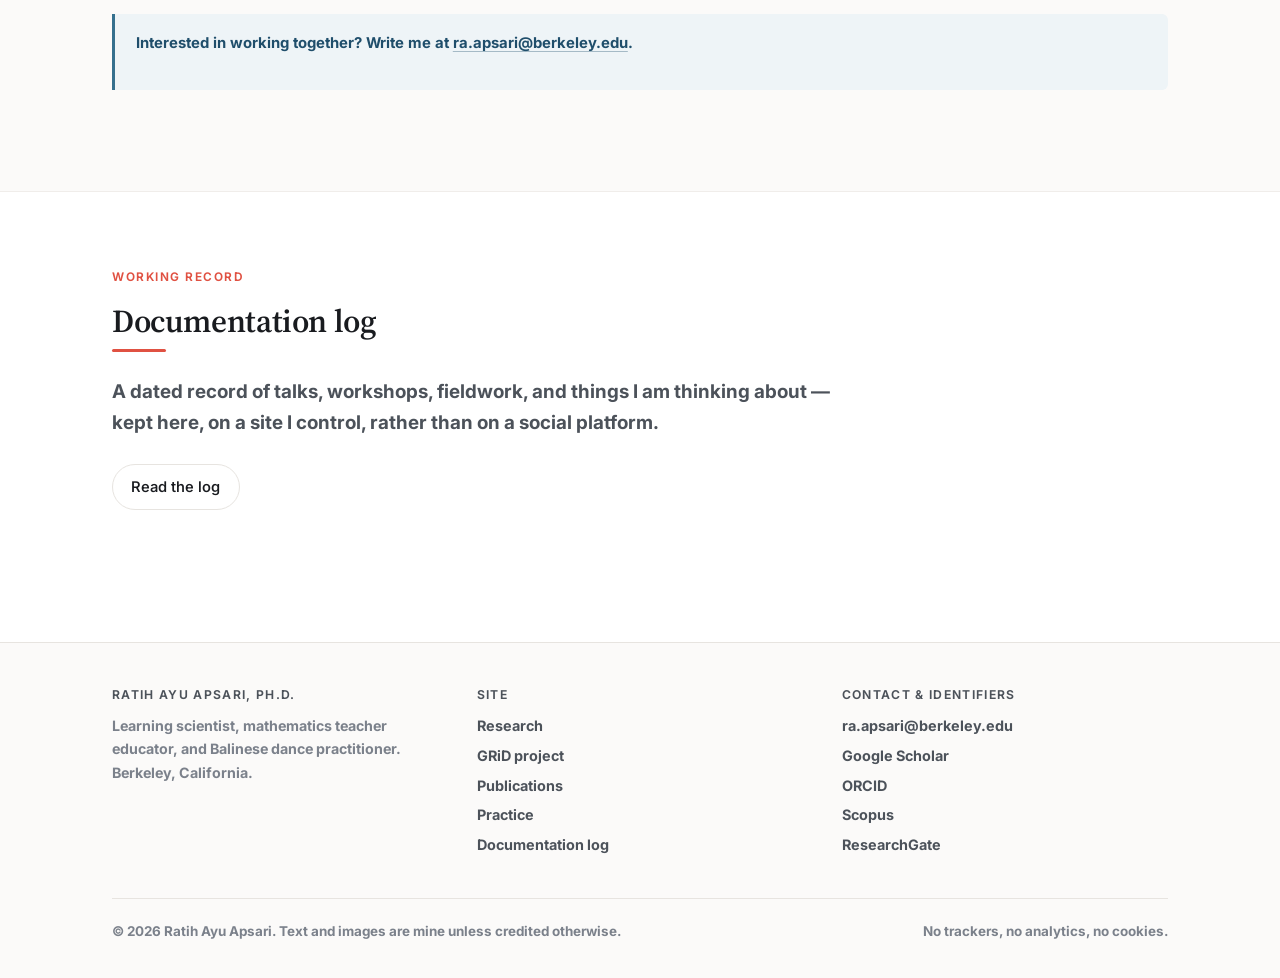
==== commit 5ae60df9: "Update index.html" ====
--- a/index.html
+++ b/index.html
@@ -162,11 +162,12 @@
           </div>
         </li>
         <li class="pub">
-          <div class="pub__year">2025</div>
-          <div>
-            <p class="pub__title">Strings attached: A Balinese dance from attentional anchors to auxiliary constructions</p>
-            <p class="pub__meta">Apsari, R. A., &amp; Abrahamson, D. &mdash; <em>Proceedings of Bridges: Mathematics and the Arts 2025</em>.</p>
-            <p class="pub__links"><a href="http://archive.bridgesmathart.org/2025/bridges2025-539.html">Open access</a></p>
+          <div class="pub__year">2026</div>
+          <div>
+            <p class="pub__title">Leveraging heteroperception in collaborative embodied design: The case of body-scale enacting a geometry design</p>
+            <p class="pub__meta">Apsari, R. A., &amp; Abrahamson, D. &mdash; <em>Proceedings of the 49th annual meeting of the International Group for
+              the Psychology of Mathematics Education (PME49)</em>.</p>
+            <p class="pub__links"><a href="https://www.helsinki.fi/en/conferences/pme49/publications">Open access</a></p>
           </div>
         </li>
       </ul>
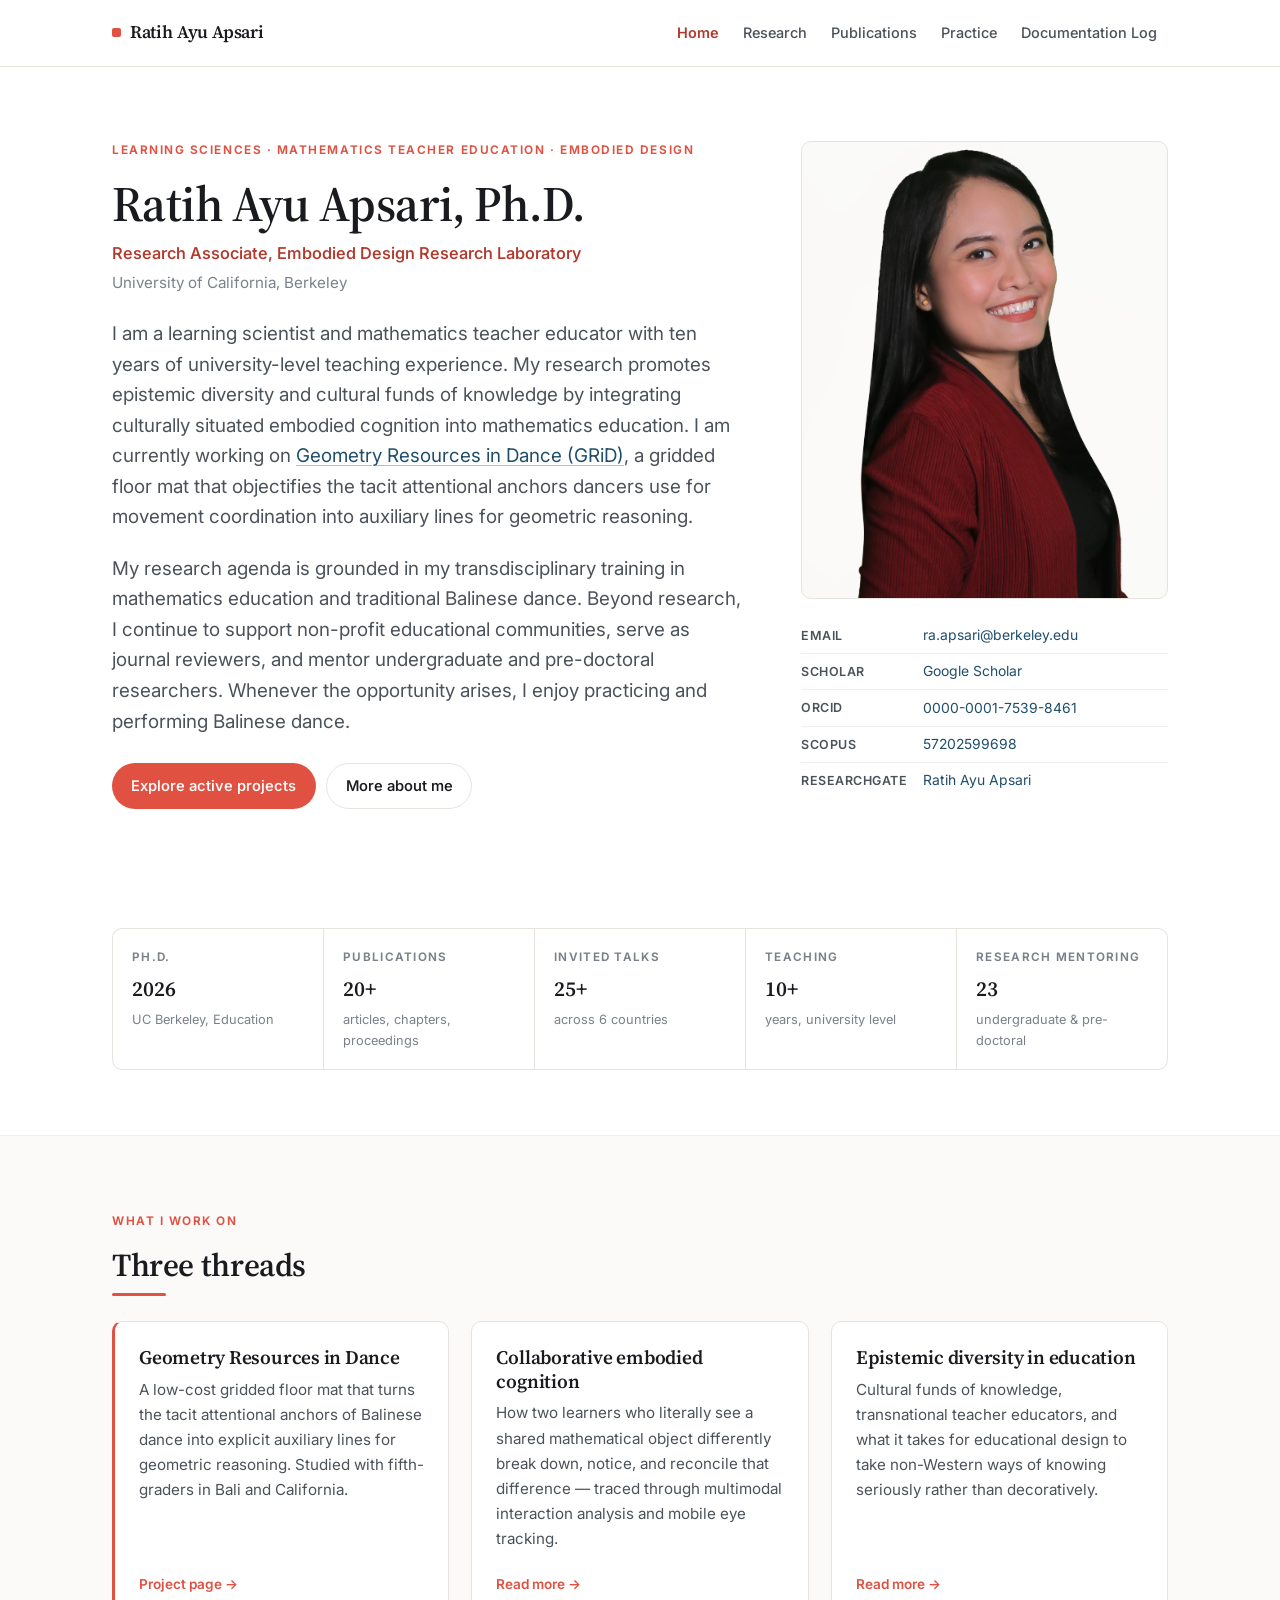
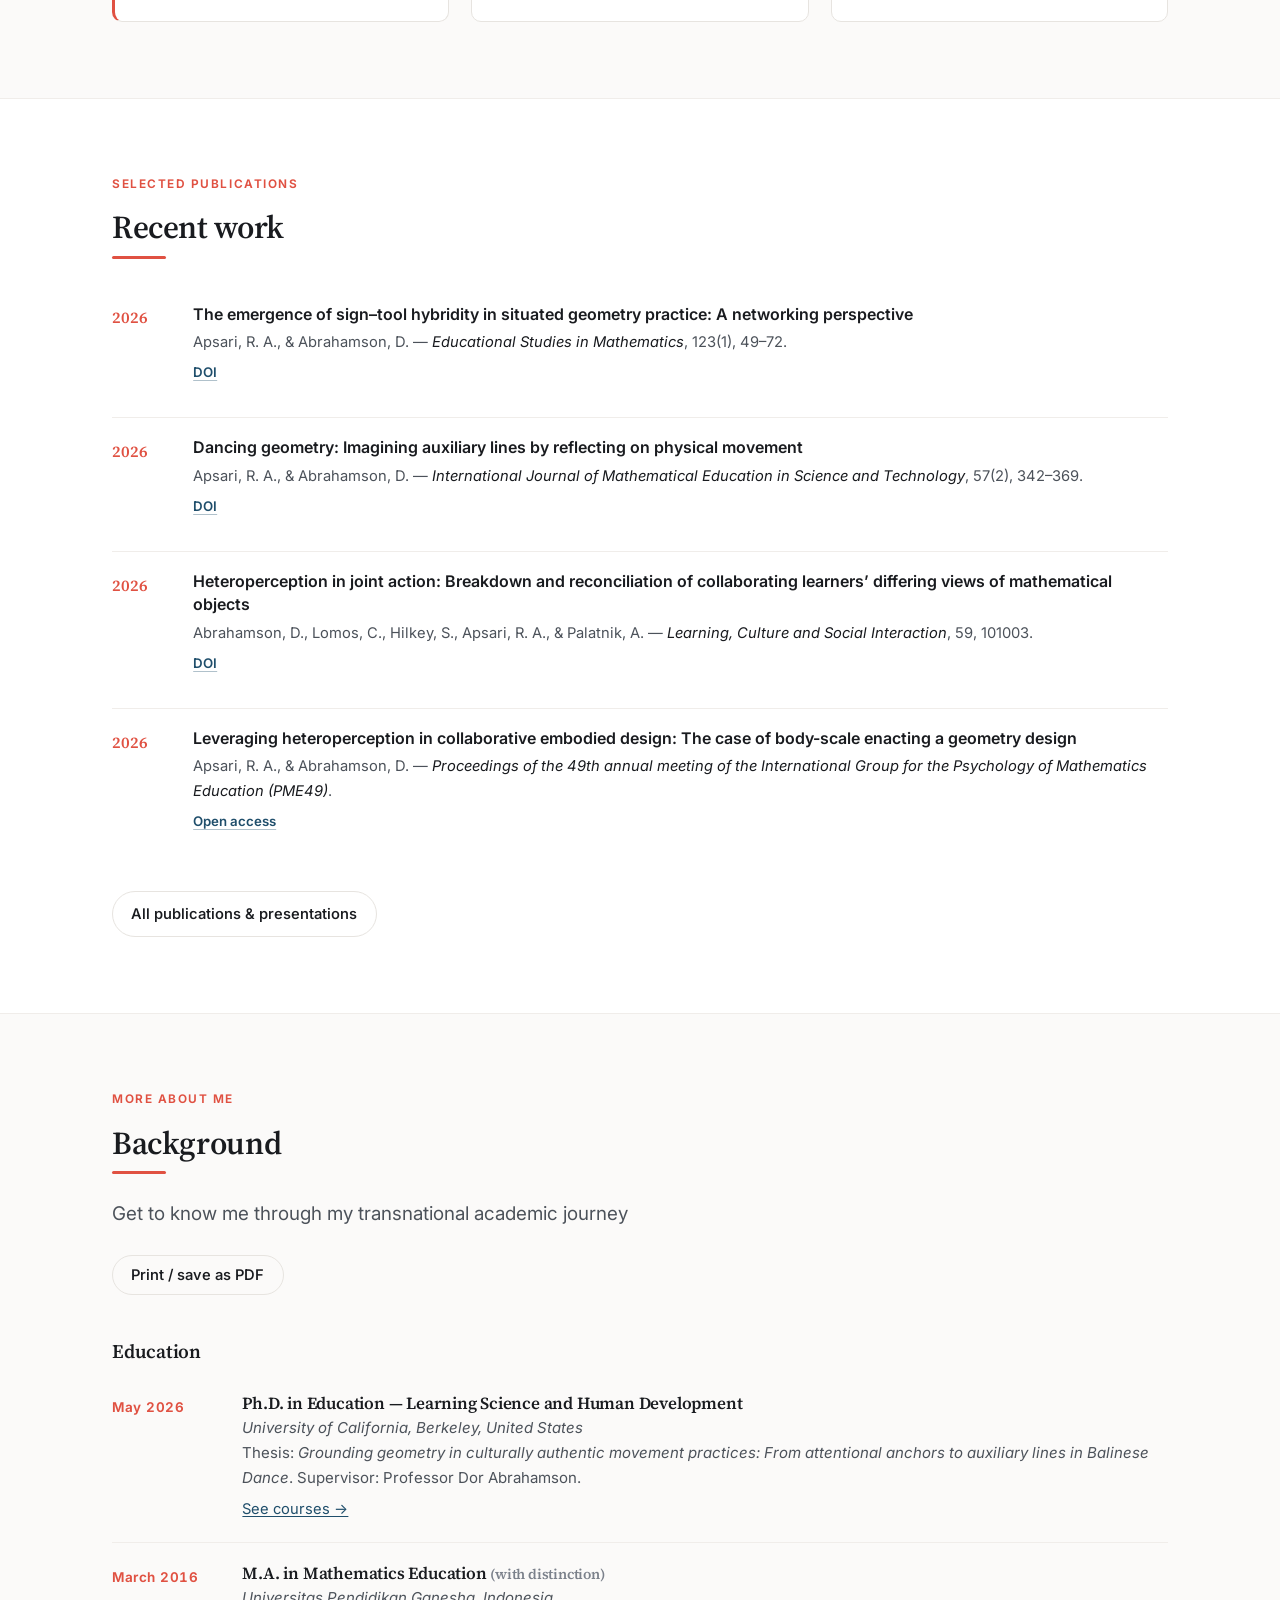
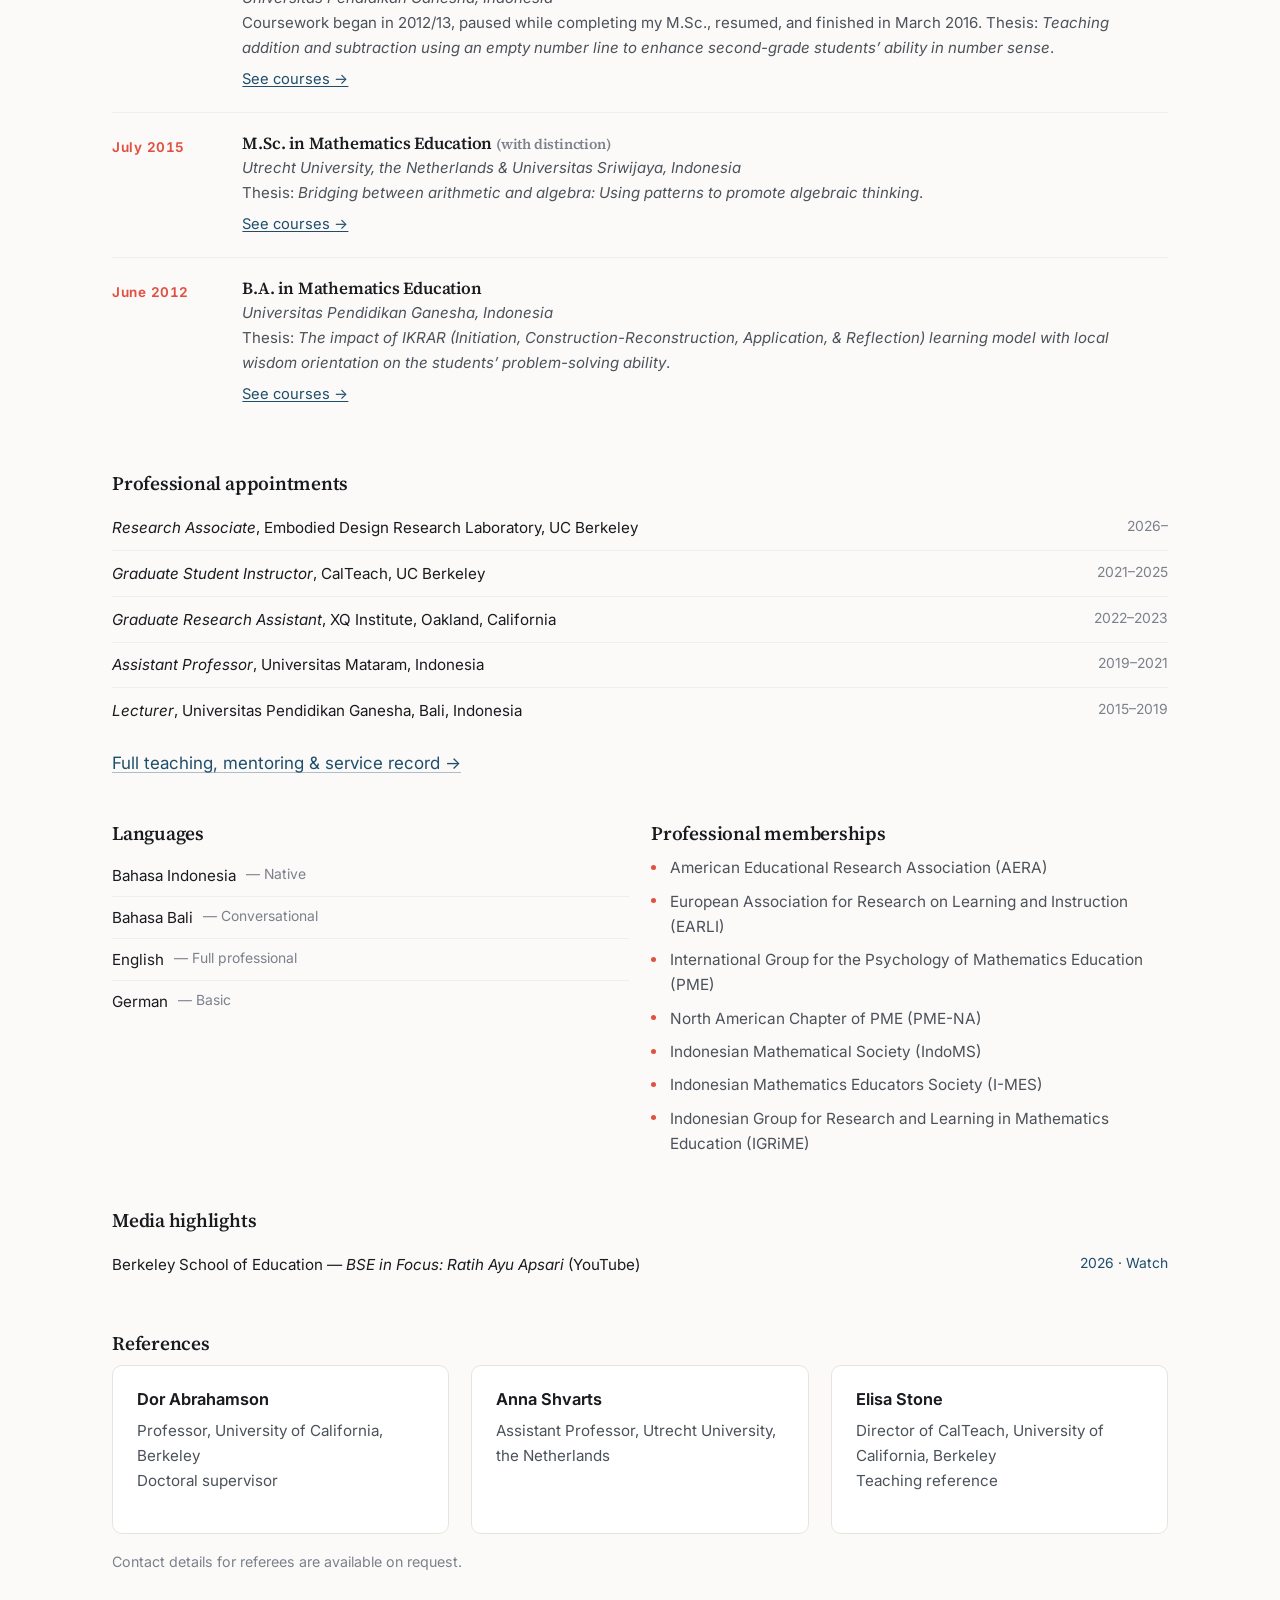
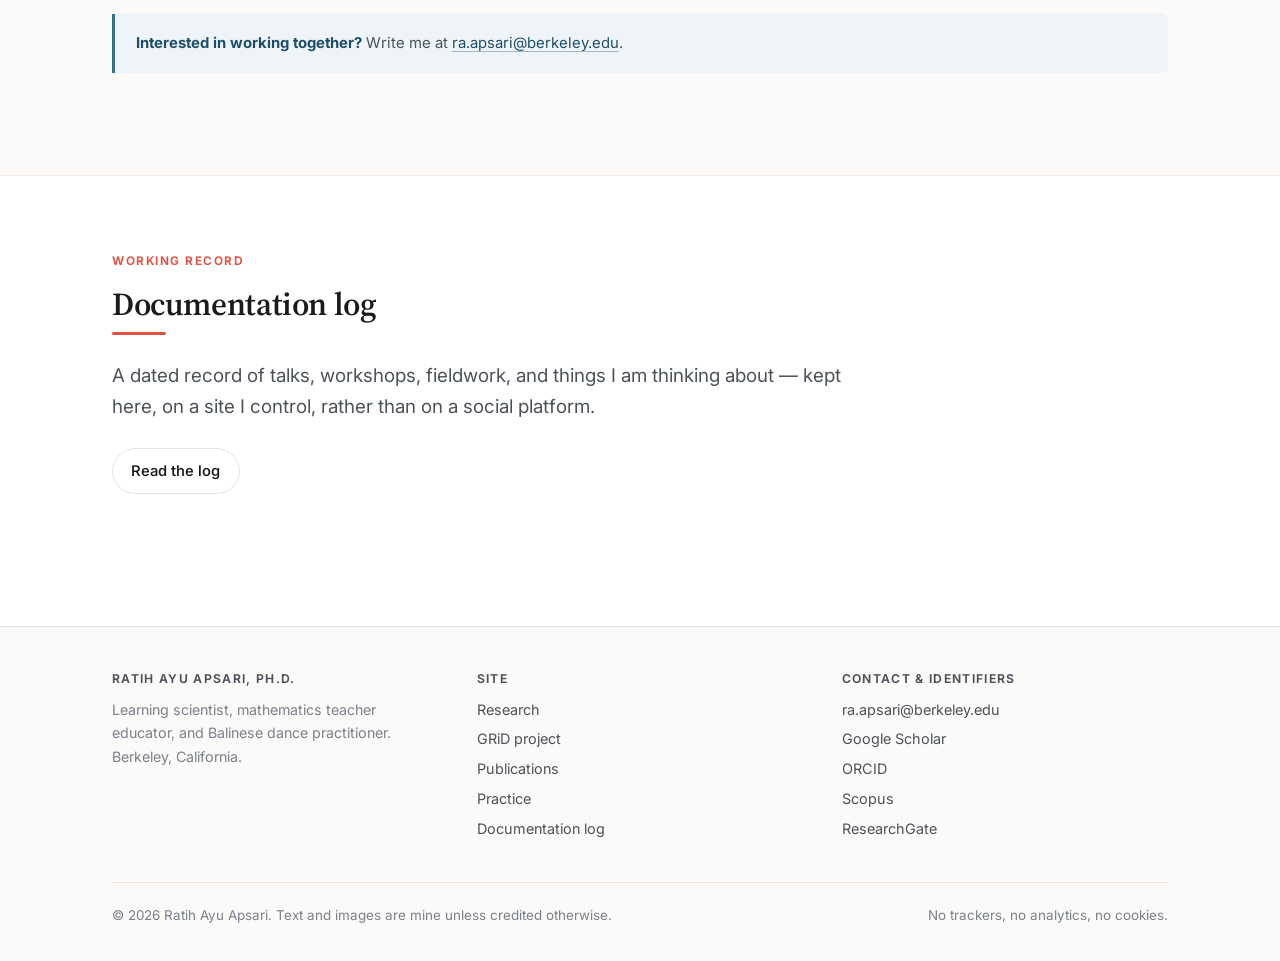
==== commit da28b975: "Update index.html" ====
--- a/index.html
+++ b/index.html
@@ -245,7 +245,7 @@
         </div>
         <div class="course-modal__body">
           <ul class="course-modal__list">
-            <li>Teaching at Higher Education</li>
+            <li>Teaching in Higher Education</li>
             <li>Education Research and Practices</li>
             <li>Introduction to Discipline Inquiry</li>
             <li>Practicum in Sciences and Mathematics Education</li>
@@ -344,12 +344,9 @@
         </div>
         <div class="course-modal__body">
           <ul class="course-modal__list">
-            <li>Religion</li>
             <li>Introduction to Education</li>
             <li>Trigonometry</li>
             <li>Calculus I</li>
-            <li>Indonesian Language</li>
-            <li>The Five Principles (Pancasila)</li>
             <li>Basic Introduction to Mathematics</li>
             <li>Algebra</li>
             <li>English Language</li>
@@ -463,7 +460,7 @@
       request.</p>
 
        <div class="note" style="margin-top:2.5rem">
-      <p><strong>Interested in working together? Write me at <a class="js-mail" data-user="ra.apsari" data-domain="berkeley.edu"></a>.</p>
+      <p><strong>Interested in working together?</strong> Write me at <a class="js-mail" data-user="ra.apsari" data-domain="berkeley.edu"></a>.</p>
     
     </div>
   </section>
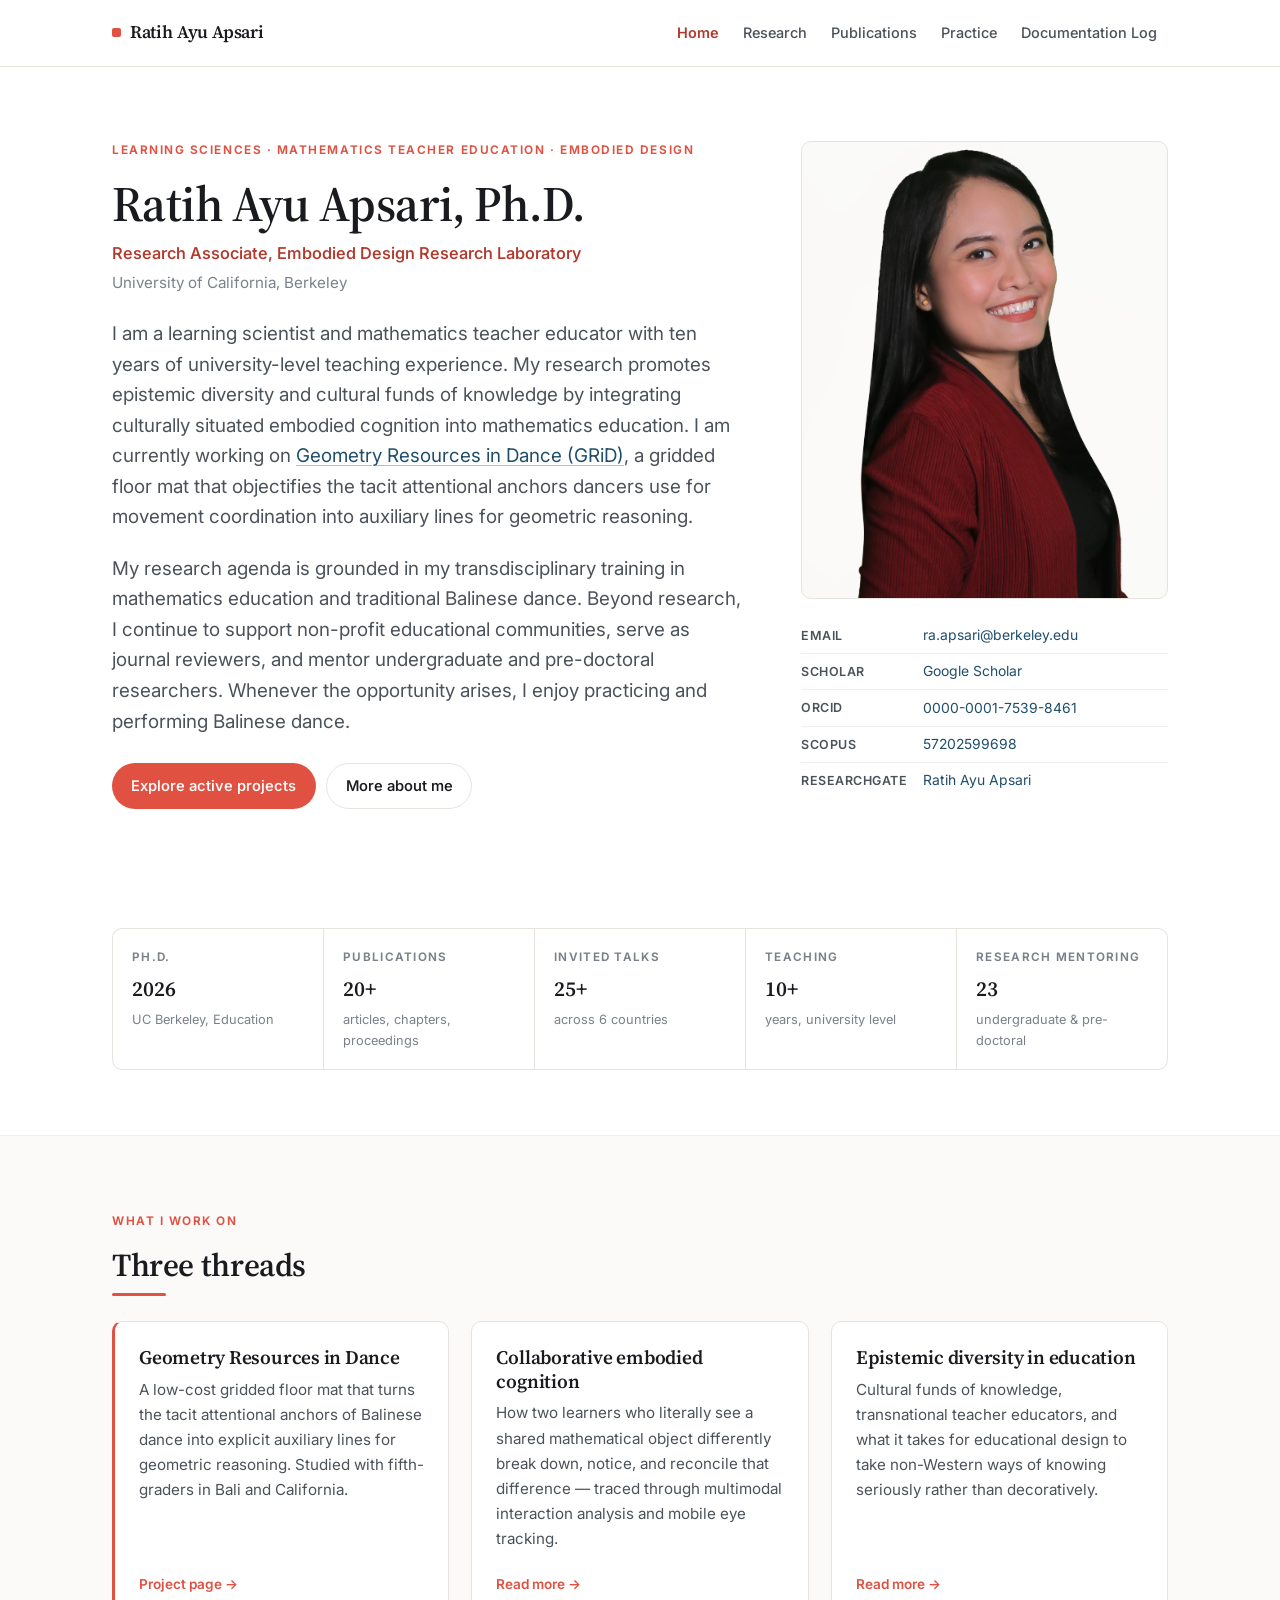
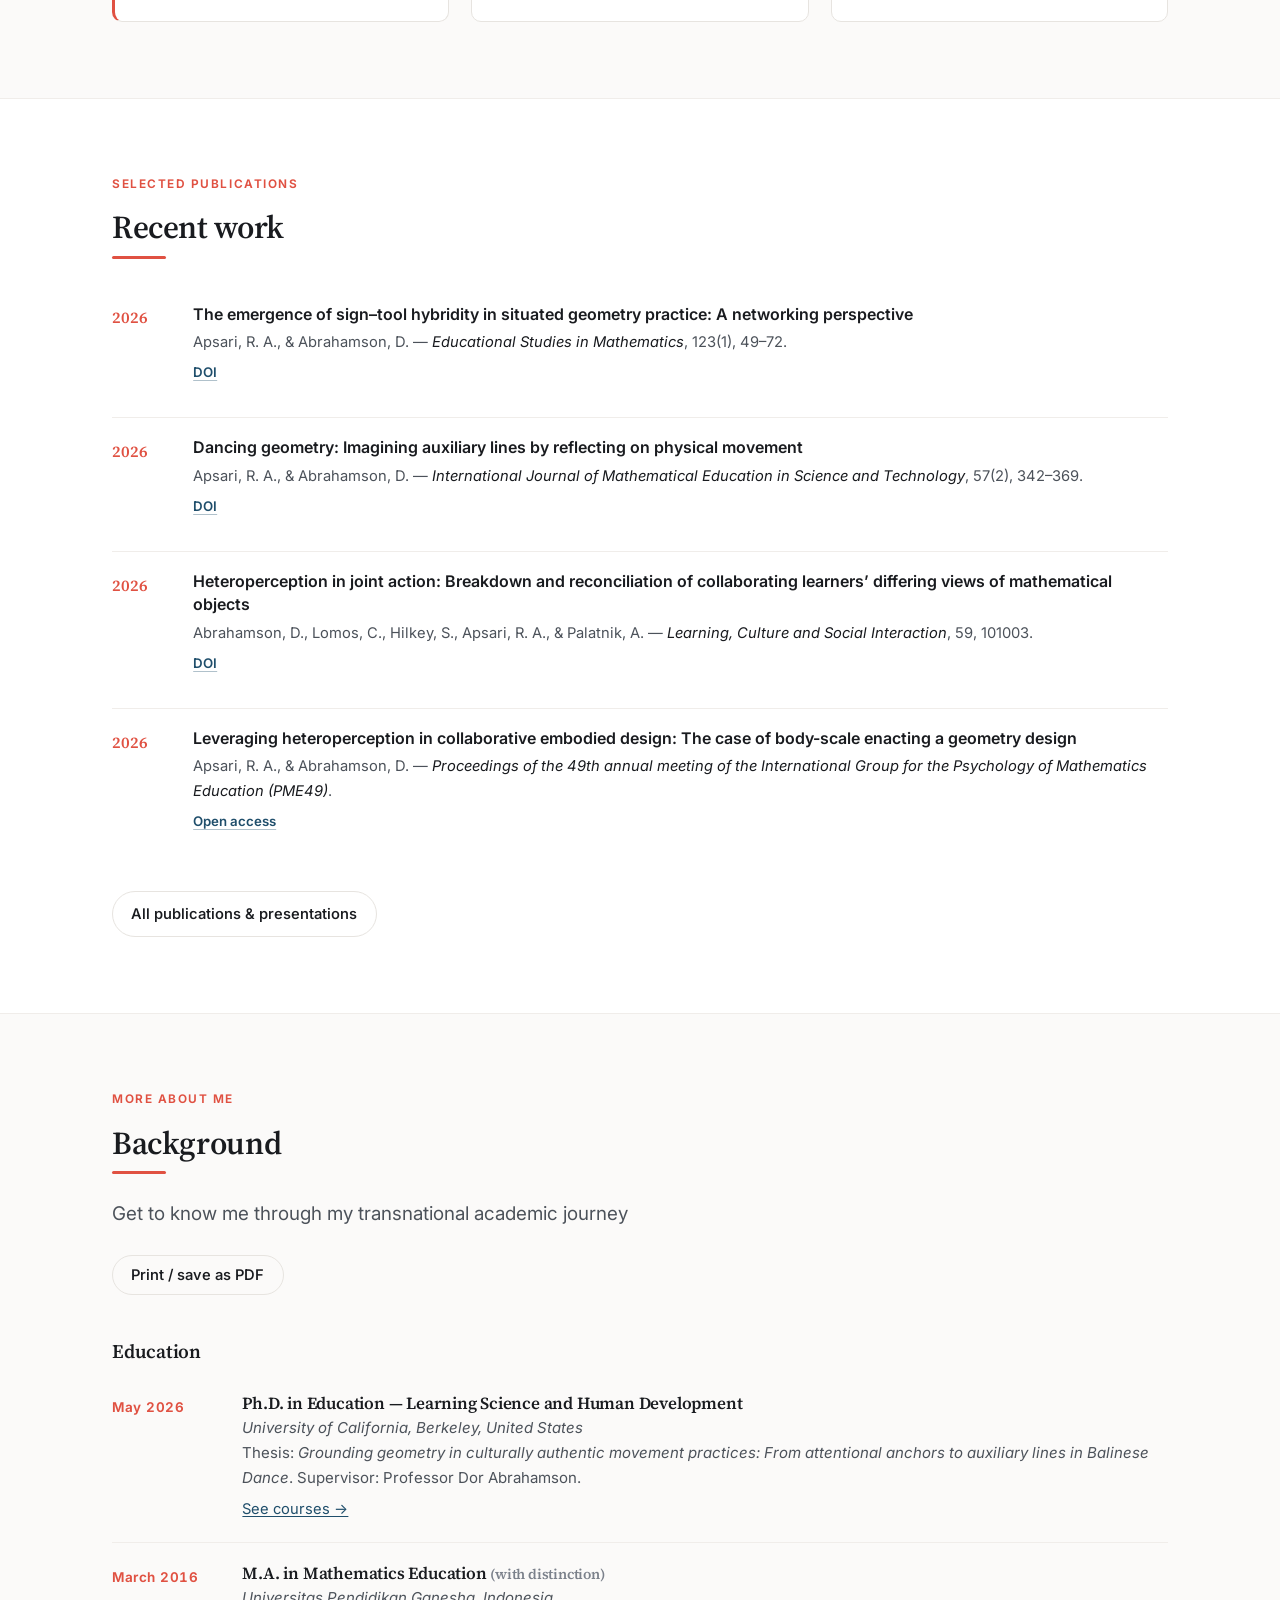
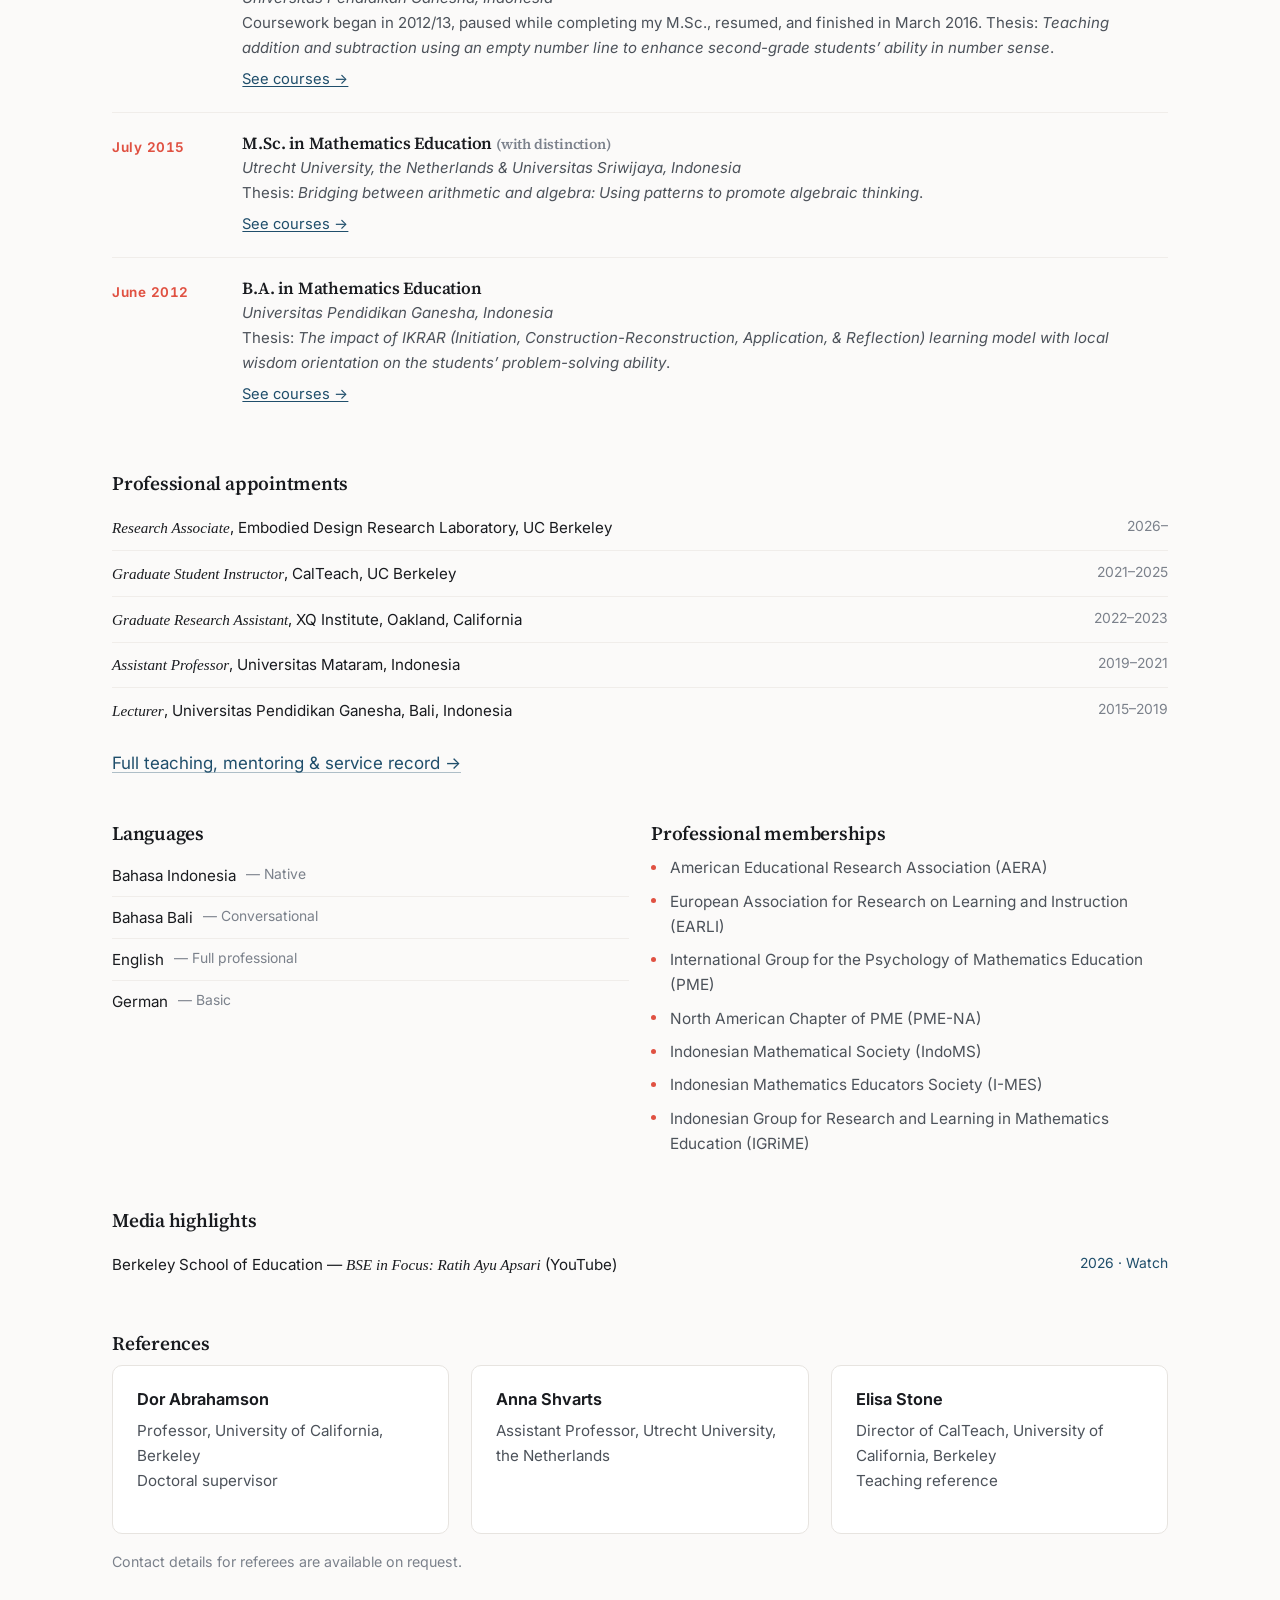
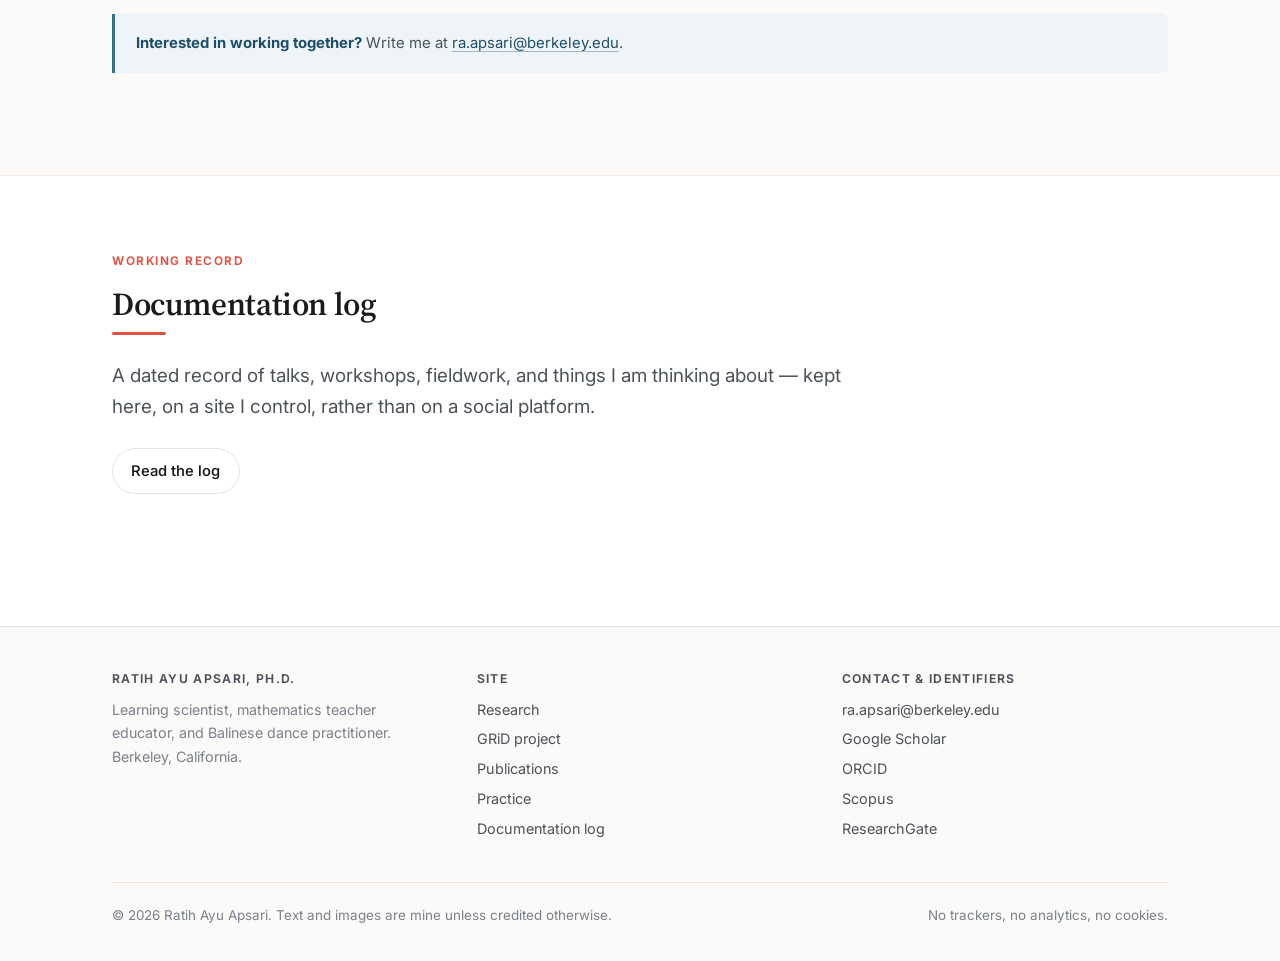
==== commit a258b99d: "Add files via upload" ====
--- a/index.html
+++ b/index.html
@@ -69,9 +69,7 @@
 
       <aside class="hero__aside">
         <div class="portrait">
-          <!-- Replace the placeholder below with:
-               <img src="assets/img/portrait.jpg" alt="Ratih Ayu Apsari"> -->
-           <img src="assets/img/portrait.jpg" alt="Ratih Ayu Apsari">
+          <img src="assets/img/portrait.jpg" alt="Ratih Ayu Apsari">
         </div>
         <ul class="idlist">
           <li><span>Email</span> <a class="js-mail" data-user="ra.apsari" data-domain="berkeley.edu"></a></li>
--- a/assets/css/style.css
+++ b/assets/css/style.css
@@ -154,12 +154,13 @@
   background: var(--accent);
   border-radius: 2px;
 }
-
 .lede {
   font-size: clamp(1.05rem, 1.6vw, 1.18rem);
   line-height: 1.62;
   color: var(--ink-2);
 }
+
+.lede--compact { font-size: .88rem; }
 
 .muted { color: var(--ink-3); }
 .small { font-size: .89rem; }
@@ -258,7 +259,9 @@
 .btn--primary:hover { background: var(--accent-dark); color: #fff; }
 .btn--ghost { background: transparent; color: var(--ink); border-color: var(--line); }
 .btn--ghost:hover { border-color: var(--accent); color: var(--accent-dark); background: var(--accent-tint); }
+.btn--sm { padding: .32rem .85rem; font-size: .82rem; }
 .btn-row { display: flex; flex-wrap: wrap; gap: .65rem; margin-top: 1.6rem; }
+.btn-row--tight { margin-top: .7rem; }
 
 .tag {
   display: inline-block;
@@ -372,6 +375,36 @@
 @media (max-width: 620px) {
   .pub { grid-template-columns: 1fr; gap: .35rem; }
 }
+
+/* APA-style reference entries, grouped under a year heading */
+.pub-apa { padding: 1rem 0; border-top: 1px solid var(--line-soft); }
+.pub-apa:first-child { border-top: 0; }
+.pub-apa__cite { margin: 0; font-size: .96rem; line-height: 1.6; color: var(--ink-2); padding-left: 2em; text-indent: -2em; }
+.pub-apa__cite strong { color: var(--ink); }
+.pub-apa__cite em { color: var(--ink); }
+.pub-apa__cite a { color: var(--blue); }
+.pub-apa__sep { color: var(--ink-3); text-indent: 0; }
+.pub-apa__link { margin: .55rem 0 .35rem; padding-left: 2em; font-size: .88rem; }
+.pub-apa__link a { color: var(--blue); }
+@media (max-width: 560px) {
+  .pub-apa__cite { padding-left: 1.2em; text-indent: -1.2em; }
+  .pub-apa__link { padding-left: 1.2em; }
+}
+
+/* Publications page: year & segment sub-headings as accent pills */
+#publist h3.section-title {
+  display: inline-block;
+  font-family: var(--sans);
+  font-weight: 600;
+  font-size: 1.05rem;
+  letter-spacing: -.005em;
+  color: #fff;
+  background: var(--accent);
+  padding: .5rem 1.2rem;
+  border-radius: 100px;
+  margin: 2.4rem 0 1.2rem;
+}
+#publist h3.section-title::after { display: none; }
 
 .timeline { list-style: none; margin: 0; padding: 0; }
 .timeline li {
@@ -434,10 +467,14 @@
   .rows li { grid-template-columns: 1fr; gap: .1rem; }
   .rows .rows__meta { text-align: left; }
 }
+
 /* Compact variant: short label + short value, kept close together rather than
    stretched to the full column width. Use for things like a short Languages list. */
 .rows--compact li { display: flex; gap: .6rem; padding: .5rem 0; }
 .rows--compact .rows__meta { text-align: left; white-space: nowrap; }
+
+/* Job-title / media-highlight italics use the serif heading face, not bold */
+.rows li em { font-family: var(--serif); font-style: italic; font-weight: 400; }
 
 /* Plain bulleted content lists */
 .tick { list-style: none; margin: 0; padding: 0; }
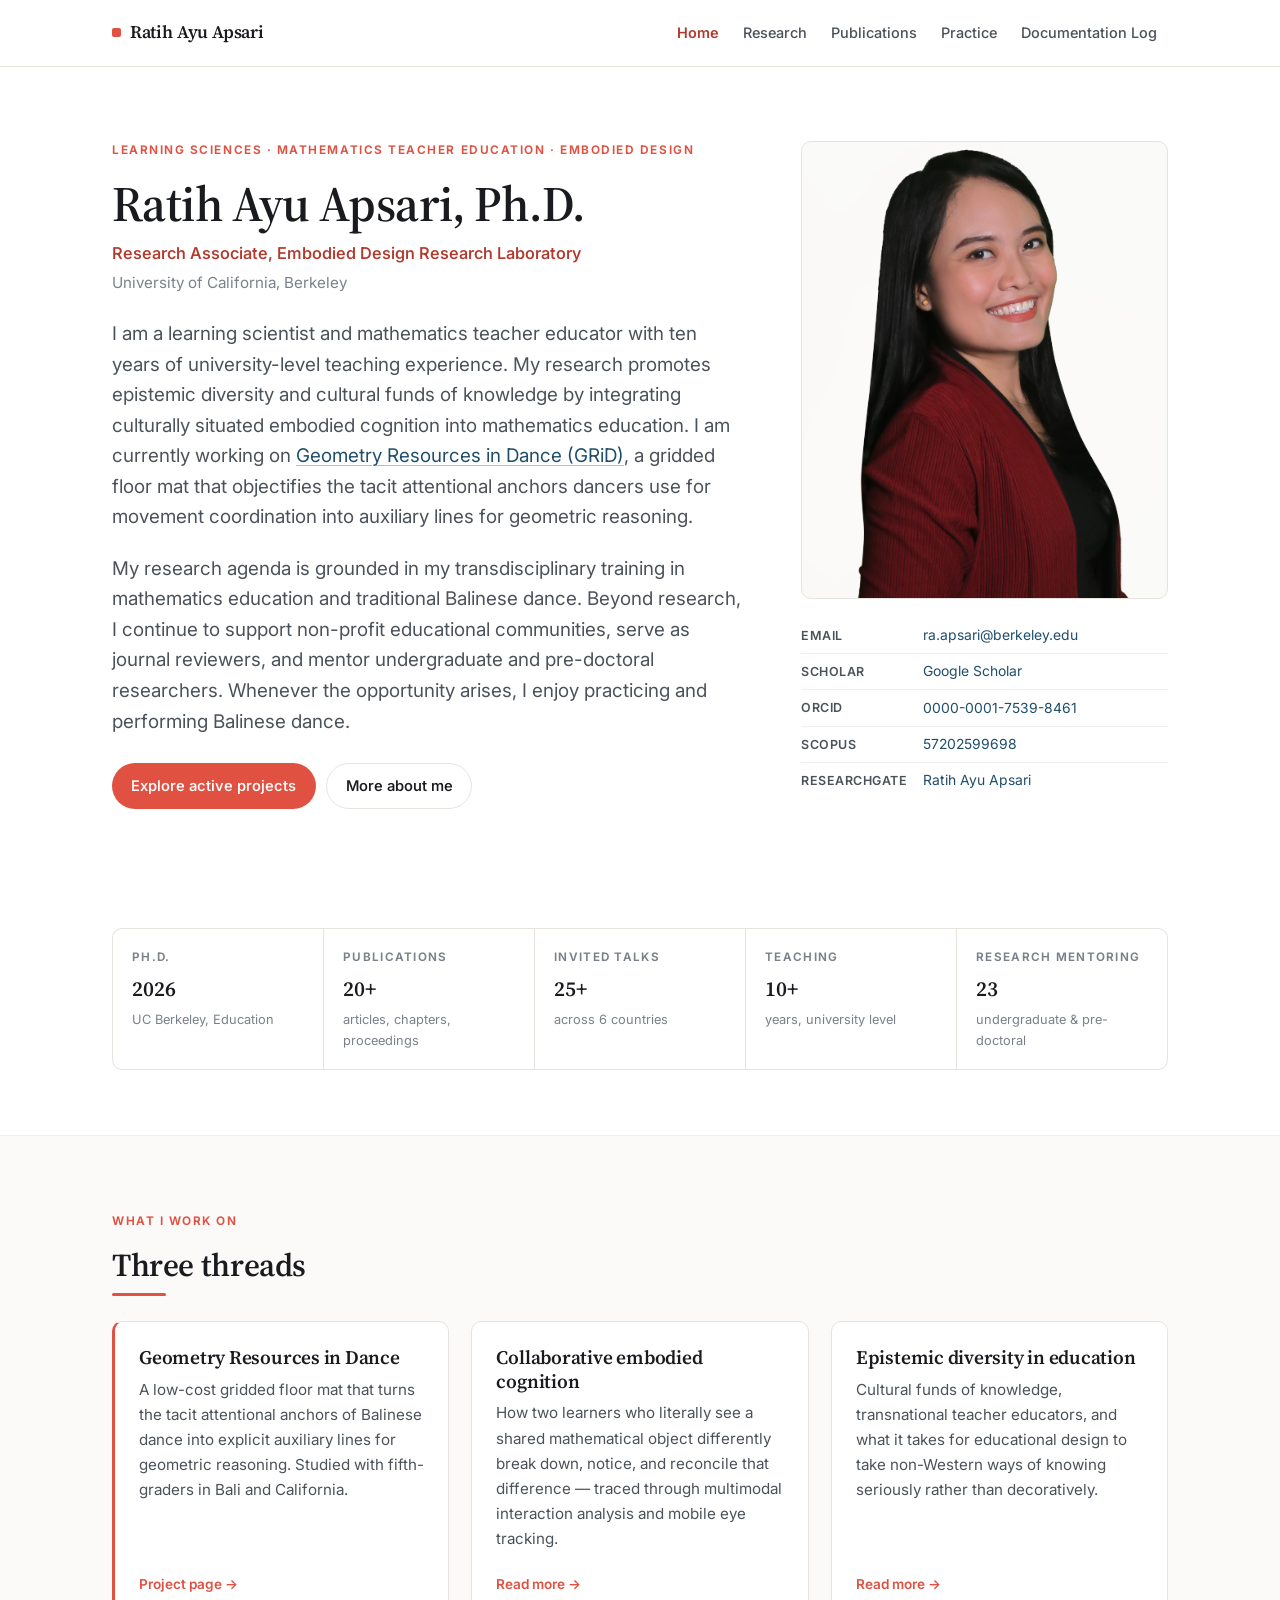
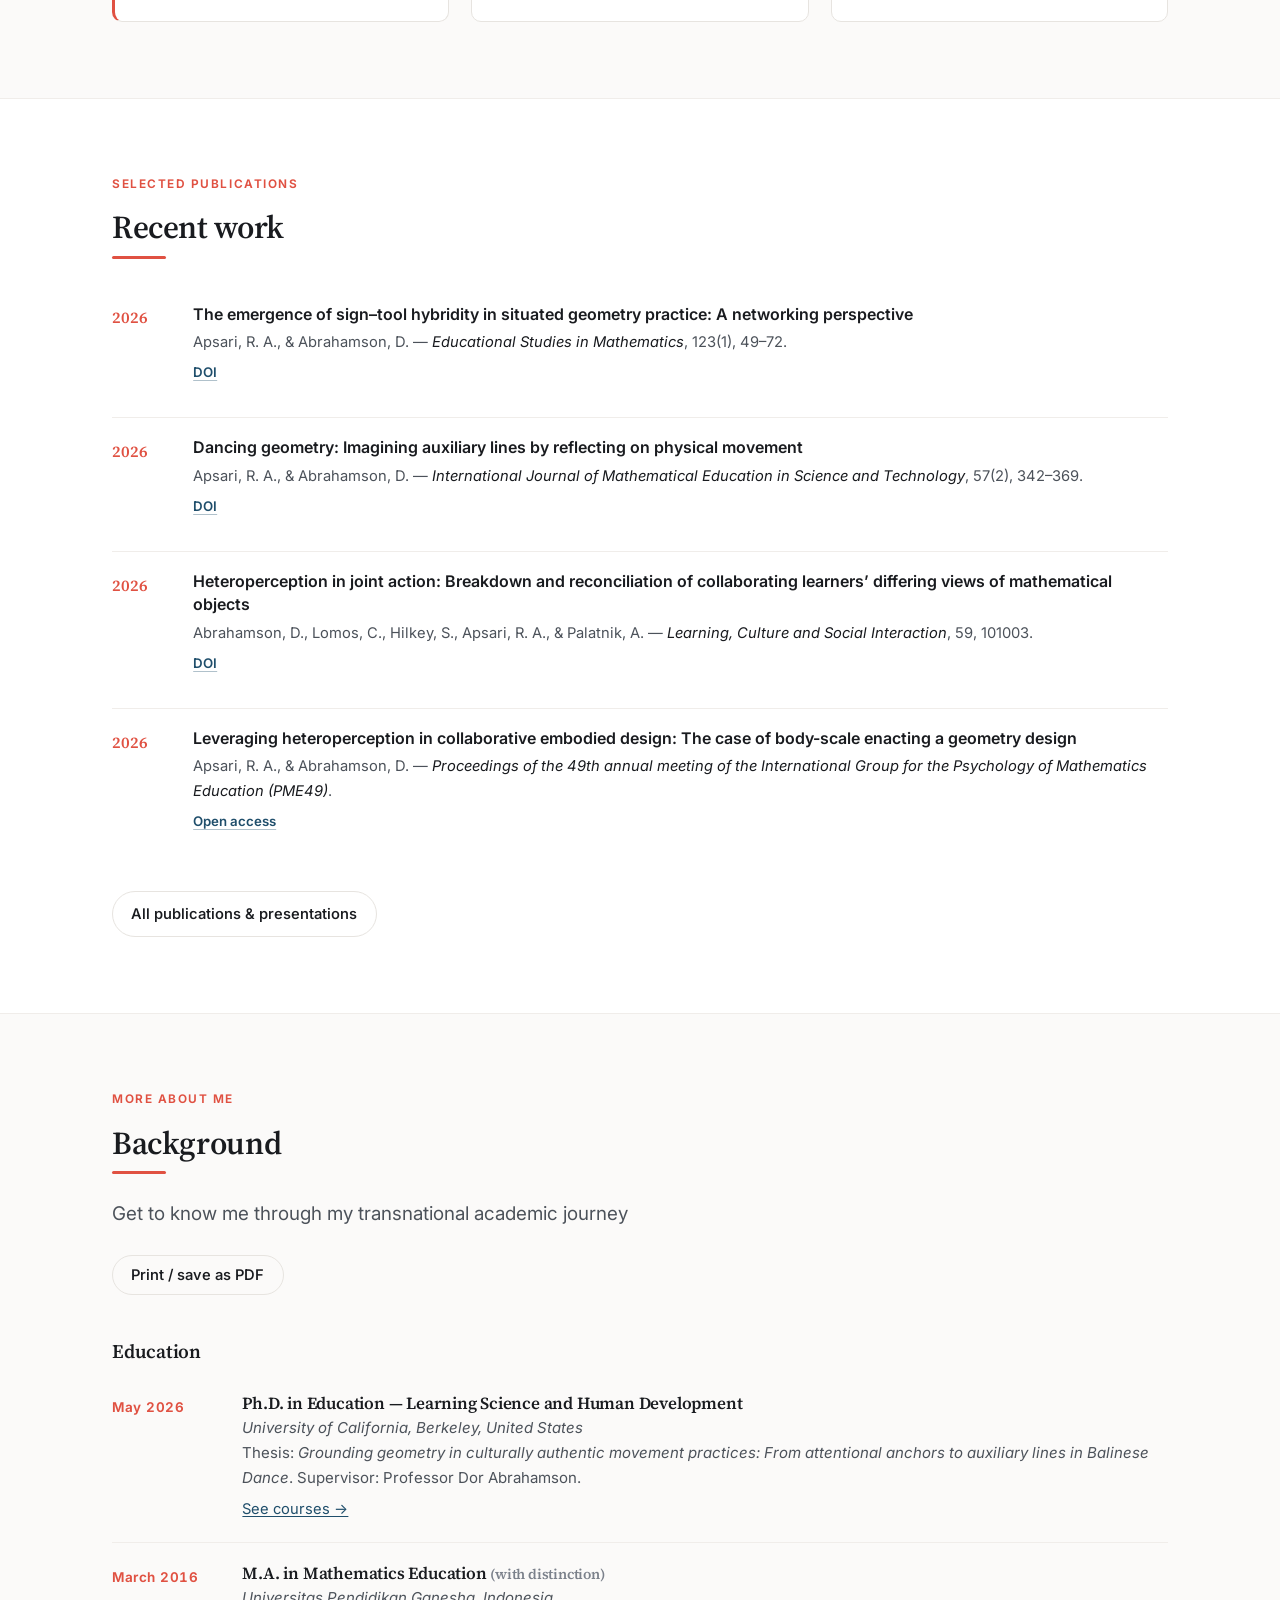
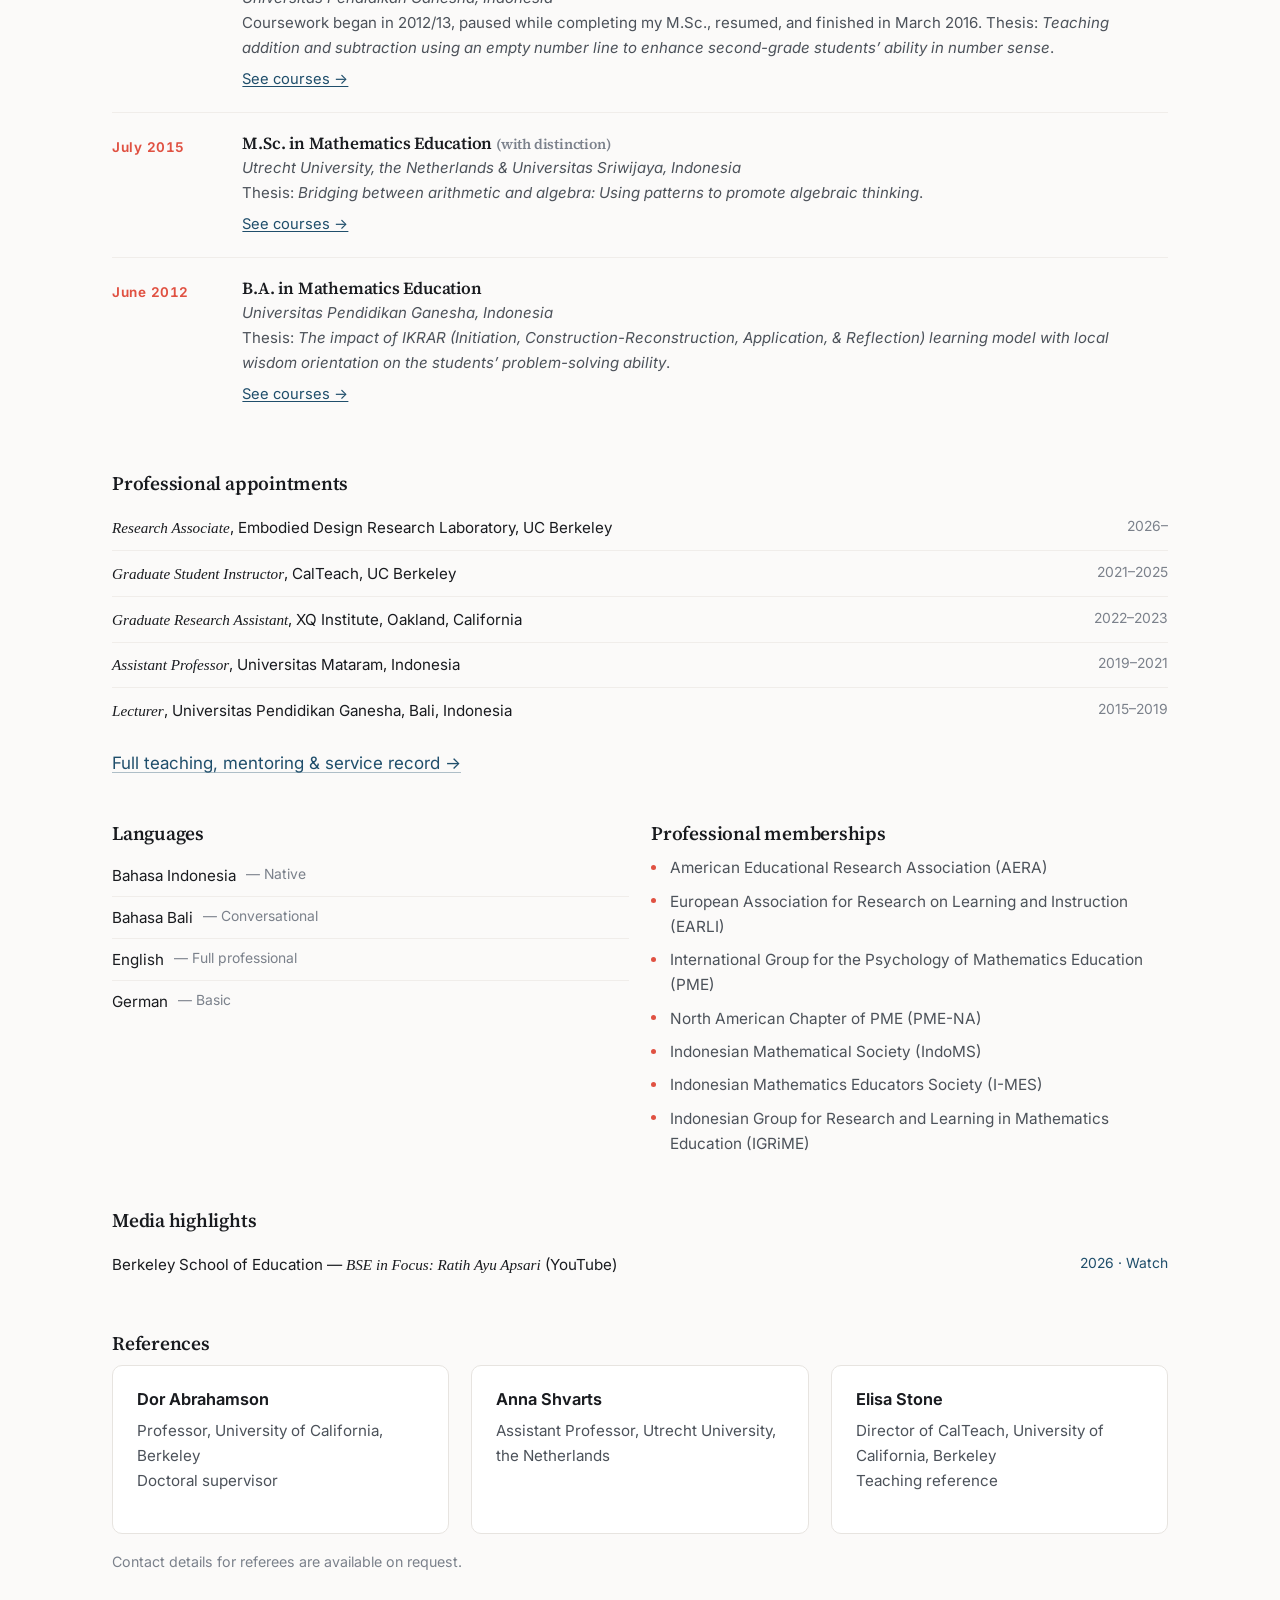
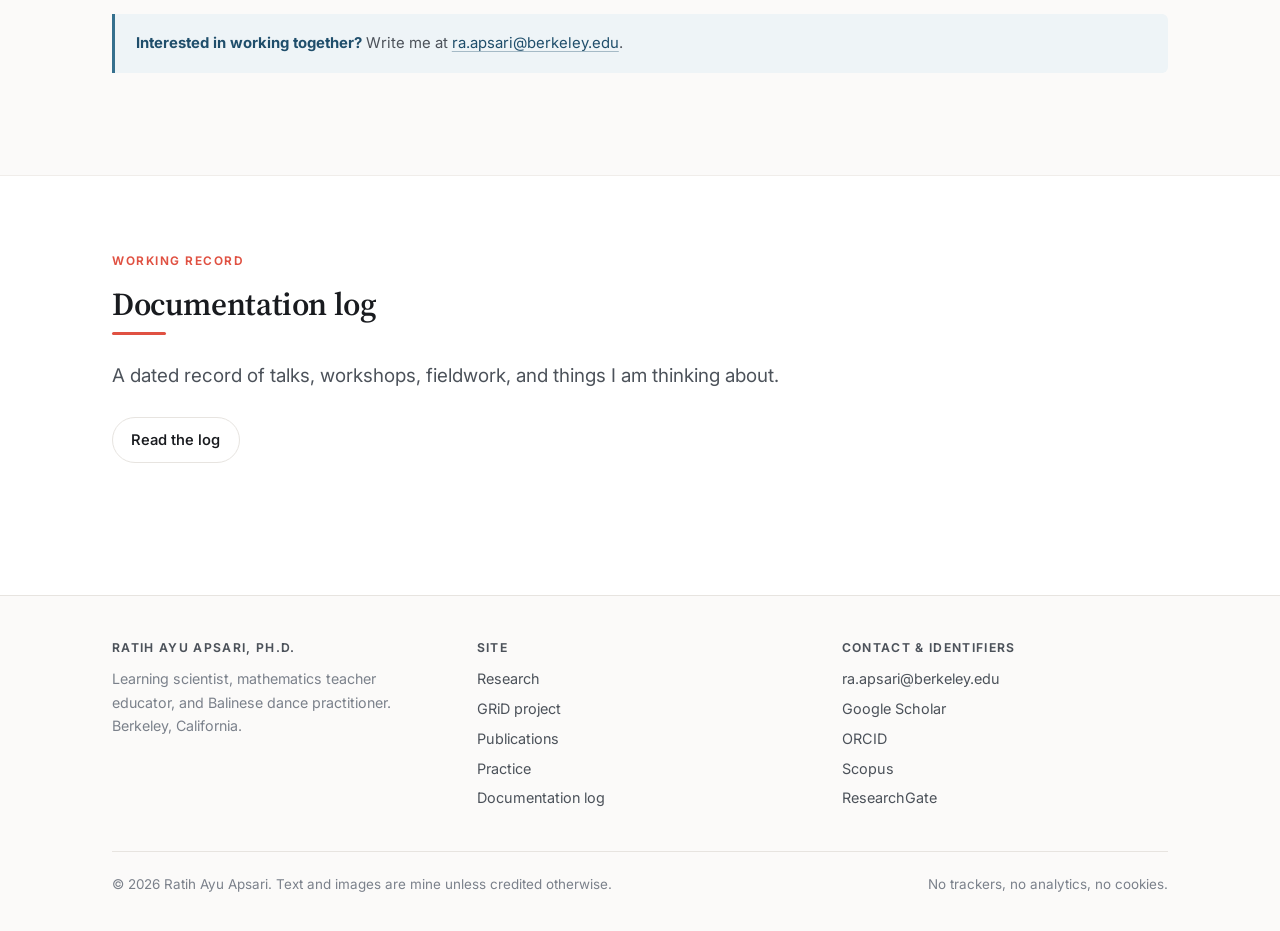
==== commit ffff48f1: "Update index.html" ====
--- a/index.html
+++ b/index.html
@@ -469,7 +469,7 @@
       <p class="eyebrow">Working record</p>
       <h2 class="section-title">Documentation log</h2>
       <p class="lede prose">A dated record of talks, workshops, fieldwork, and things I am thinking
-      about &mdash; kept here, on a site I control, rather than on a social platform.</p>
+      about.</p>
       <div class="btn-row">
         <a class="btn btn--ghost" href="log.html">Read the log</a>
       </div>
--- a/assets/css/style.css
+++ b/assets/css/style.css
@@ -425,6 +425,42 @@
 @media (max-width: 620px) {
   .timeline li { grid-template-columns: 1fr; gap: .3rem; }
 }
+/* Documentation log — two-column layout. Entries sit in a column just wide
+   enough for the photo gallery; a sticky announcements panel holds up to
+   2 current items and stays in view while the log scrolls past it. */
+.log-layout {
+  display: flex;
+  align-items: flex-start;
+  gap: clamp(1.6rem, 4vw, 3.2rem);
+}
+.log-layout__main { flex: 1 1 auto; min-width: 0; max-width: 640px; }
+.log-layout__aside { flex: 1 1 340px; max-width: 420px; position: sticky; top: 90px; }
+@media (max-width: 720px) {
+  .log-layout { flex-direction: column; }
+  .log-layout__main { max-width: none; }
+  .log-layout__aside { position: static; width: 100%; flex: 0 0 auto; margin-top: 2.4rem; }
+}
+.announce {
+  border: 1px solid var(--line);
+  border-radius: var(--radius);
+  padding: 1.3rem 1.4rem;
+  background: var(--paper);
+}
+.announce__item + .announce__item {
+  margin-top: 1.4rem;
+  padding-top: 1.4rem;
+  border-top: 1px solid var(--line);
+}
+.announce__item img {
+  width: 100%;
+  aspect-ratio: 16 / 10;
+  object-fit: cover;
+  border-radius: calc(var(--radius) - 2px);
+  margin: .6rem 0 .5rem;
+  display: block;
+}
+.announce__item h4 { margin: .45rem 0 .3rem; }
+.announce__item p { margin: 0; font-size: .9rem; color: var(--ink-2); }
 
 /* Documentation log entries */
 .entry {
@@ -434,6 +470,7 @@
   margin-bottom: 1.15rem;
   background: var(--white);
 }
+.entry.is-capped { display: none; }
 .entry__head { display: flex; flex-wrap: wrap; align-items: center; gap: .75rem; margin-bottom: .6rem; }
 .entry__date {
   font-size: .8rem; font-weight: 650; letter-spacing: .07em; text-transform: uppercase;
@@ -442,8 +479,78 @@
 .entry h3 { margin: 0 0 .5rem; font-size: 1.18rem; }
 .entry__body { color: var(--ink-2); font-size: .96rem; }
 .entry__body p:last-child { margin-bottom: 0; }
-.entry__media { margin: 1.1rem 0 .3rem; border-radius: var(--radius-sm); overflow: hidden; border: 1px solid var(--line); }
-.entry__media figcaption { padding: .6rem .85rem; font-size: .82rem; color: var(--ink-3); background: var(--paper); border-top: 1px solid var(--line); }
+/* Photo gallery — landscape, horizontally swipeable, caption overlaid in
+   white directly on the image (Instagram-carousel style). One <figure> per
+   photo; add more to make it slide. */
+.entry__gallery {
+  display: flex;
+  gap: .5rem;
+  max-width: 600px;
+  margin: 1.1rem 0 .3rem;
+  overflow-x: auto;
+  scroll-snap-type: x mandatory;
+  scrollbar-width: none;
+}
+.entry__gallery::-webkit-scrollbar { display: none; }
+.entry__gallery figure {
+  position: relative;
+  flex: 0 0 100%;
+  aspect-ratio: 1080 / 566;
+  margin: 0;
+  border-radius: var(--radius);
+  overflow: hidden;
+  scroll-snap-align: start;
+  background: var(--ink);
+}
+.entry__gallery img {
+  width: 100%; height: 100%; object-fit: cover; display: block;
+  -webkit-user-select: none; user-select: none;
+  -webkit-user-drag: none;
+  pointer-events: none;
+}
+.entry__gallery figcaption {
+  position: absolute; left: .6rem; right: .6rem; bottom: .6rem;
+  display: inline-block;
+  width: fit-content;
+  max-width: calc(100% - 2rem);
+  white-space: nowrap;
+  overflow: hidden;
+  text-overflow: ellipsis;
+  padding: .2rem .5rem;
+  border-radius: 5px;
+  font-size: .74rem;
+  color: #fff;
+  background: rgba(0, 0, 0, .22);
+  backdrop-filter: blur(6px);
+  -webkit-backdrop-filter: blur(6px);
+}
+/* Clickable prev/next controls, added automatically by main.js around any
+   gallery with more than one photo. .entry__gallery-wrap is the non-scrolling
+   frame the buttons are pinned to; .entry__gallery itself keeps scrolling
+   underneath them. */
+.entry__gallery-wrap { position: relative; max-width: 600px; }
+.entry__gallery-nav {
+  position: absolute; top: 50%; z-index: 2;
+  transform: translateY(-50%);
+  width: 34px; height: 34px;
+  border: 0; border-radius: 50%;
+  background-color: rgba(0, 0, 0, .35);
+  background-repeat: no-repeat;
+  background-position: center;
+  background-size: 14px 14px;
+  cursor: pointer;
+  transition: background-color .15s ease;
+}
+.entry__gallery-nav:hover { background-color: rgba(0, 0, 0, .55); }
+.entry__gallery-nav[hidden] { display: none; }
+.entry__gallery-nav--prev {
+  left: .6rem;
+  background-image: url("data:image/svg+xml,<svg xmlns='http://www.w3.org/2000/svg' viewBox='0 0 24 24' fill='none' stroke='white' stroke-width='3' stroke-linecap='round' stroke-linejoin='round'><polyline points='15 6 9 12 15 18'/></svg>");
+}
+.entry__gallery-nav--next {
+  right: .6rem;
+  background-image: url("data:image/svg+xml,<svg xmlns='http://www.w3.org/2000/svg' viewBox='0 0 24 24' fill='none' stroke='white' stroke-width='3' stroke-linecap='round' stroke-linejoin='round'><polyline points='9 6 15 12 9 18'/></svg>");
+}
 
 /* Filter bar */
 .filters { display: flex; flex-wrap: wrap; gap: .5rem; margin-bottom: 1.8rem; }
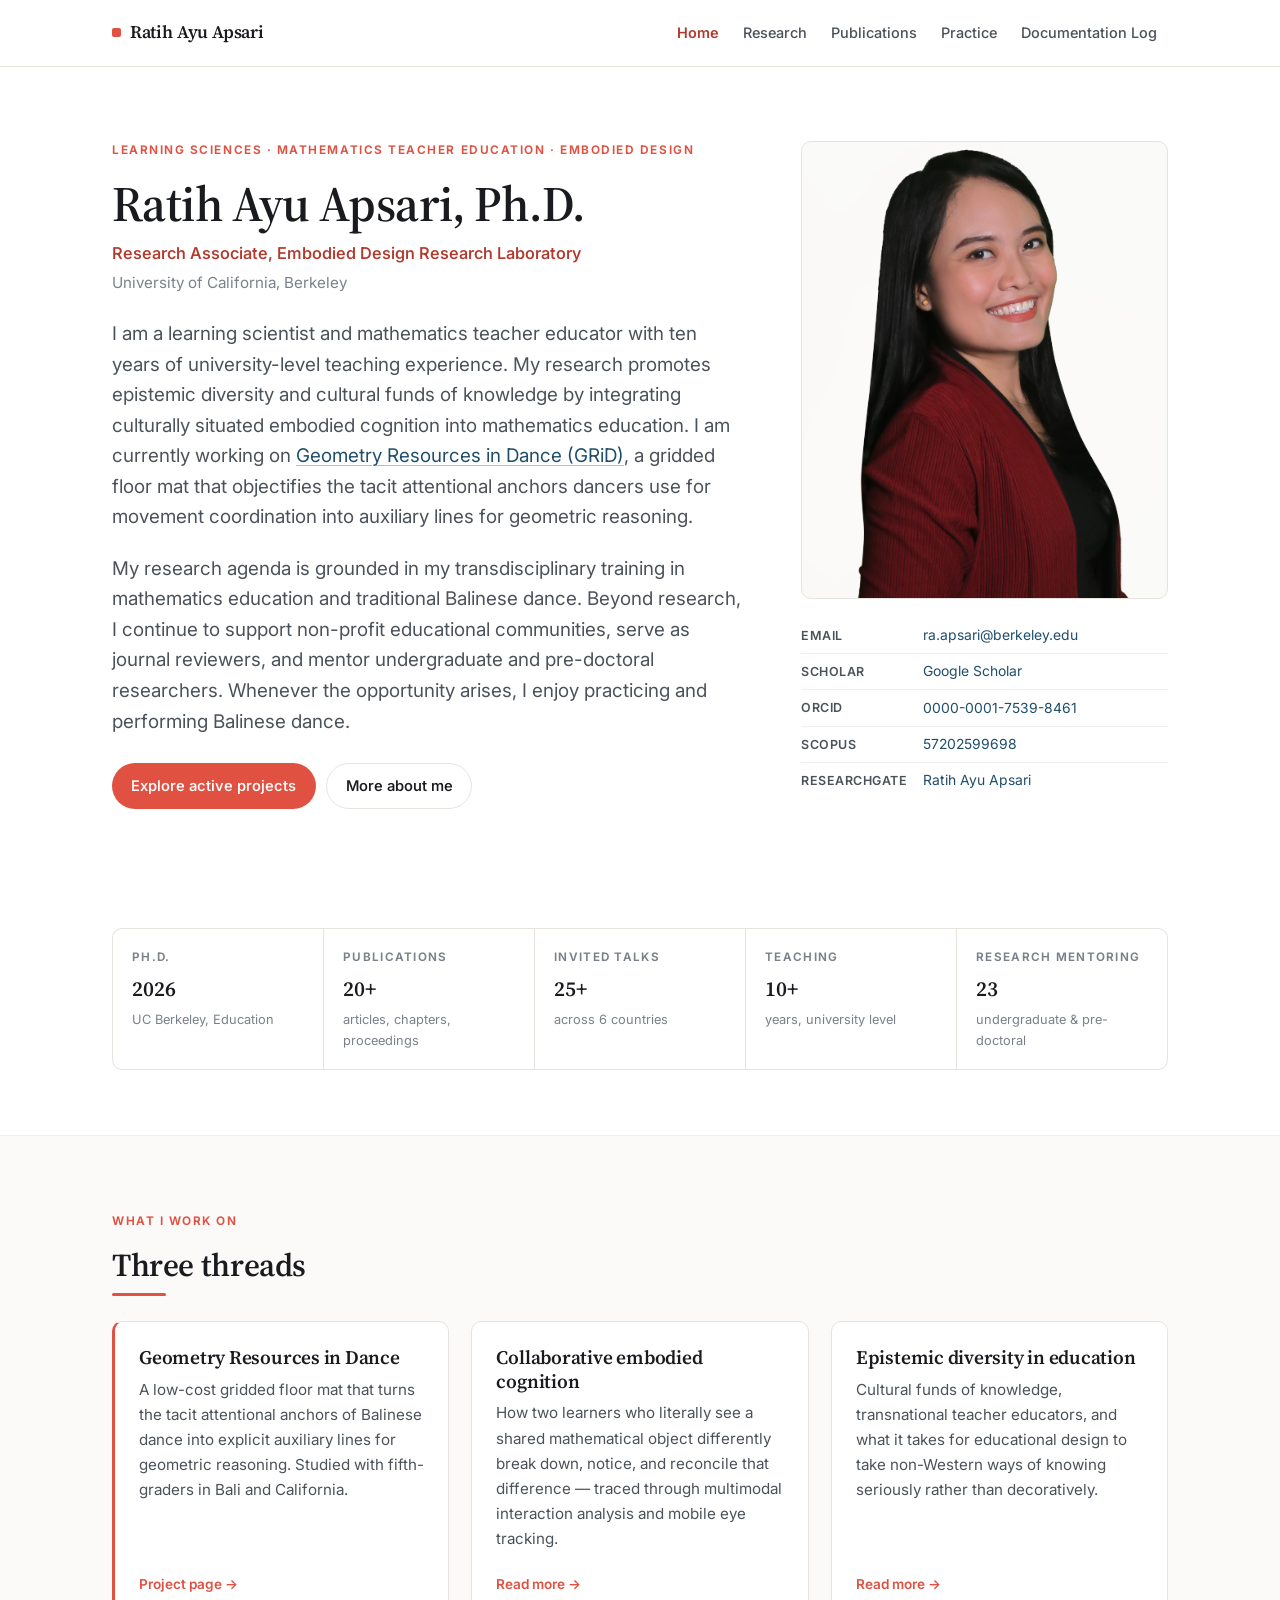
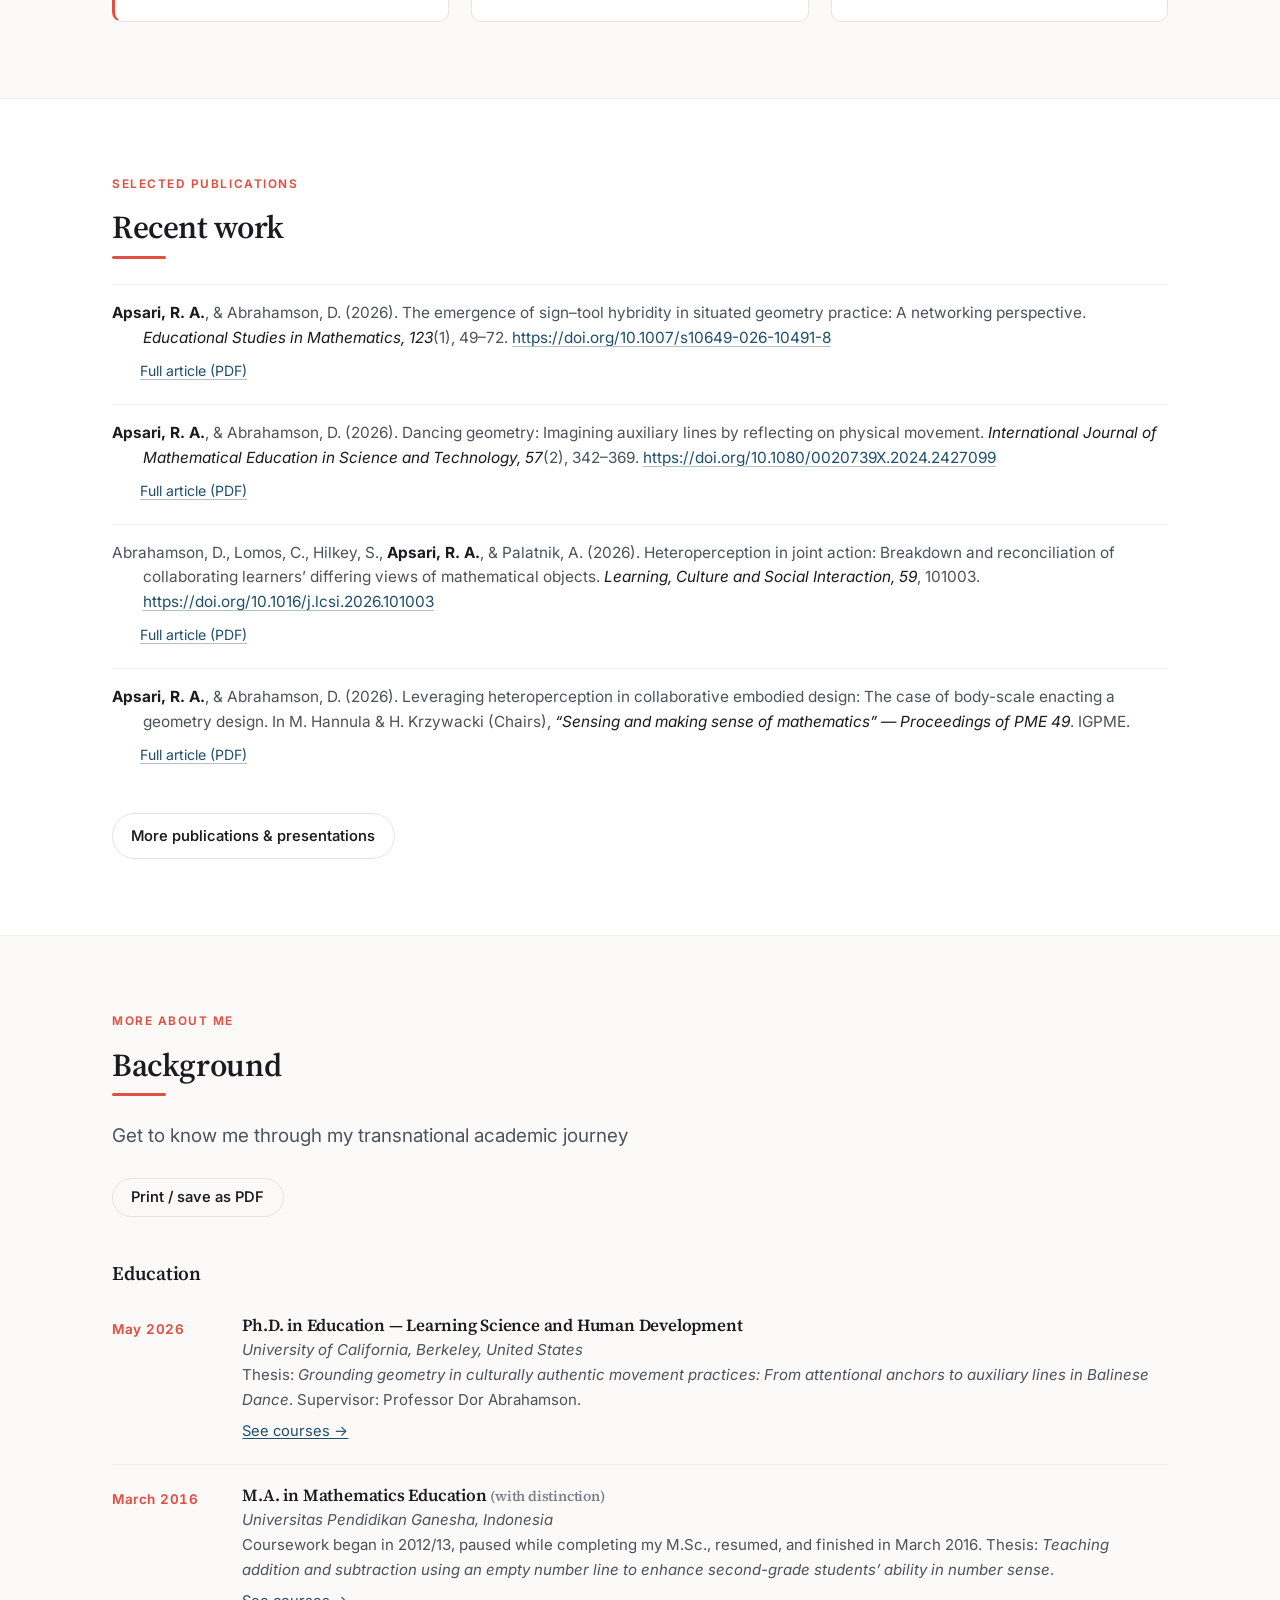
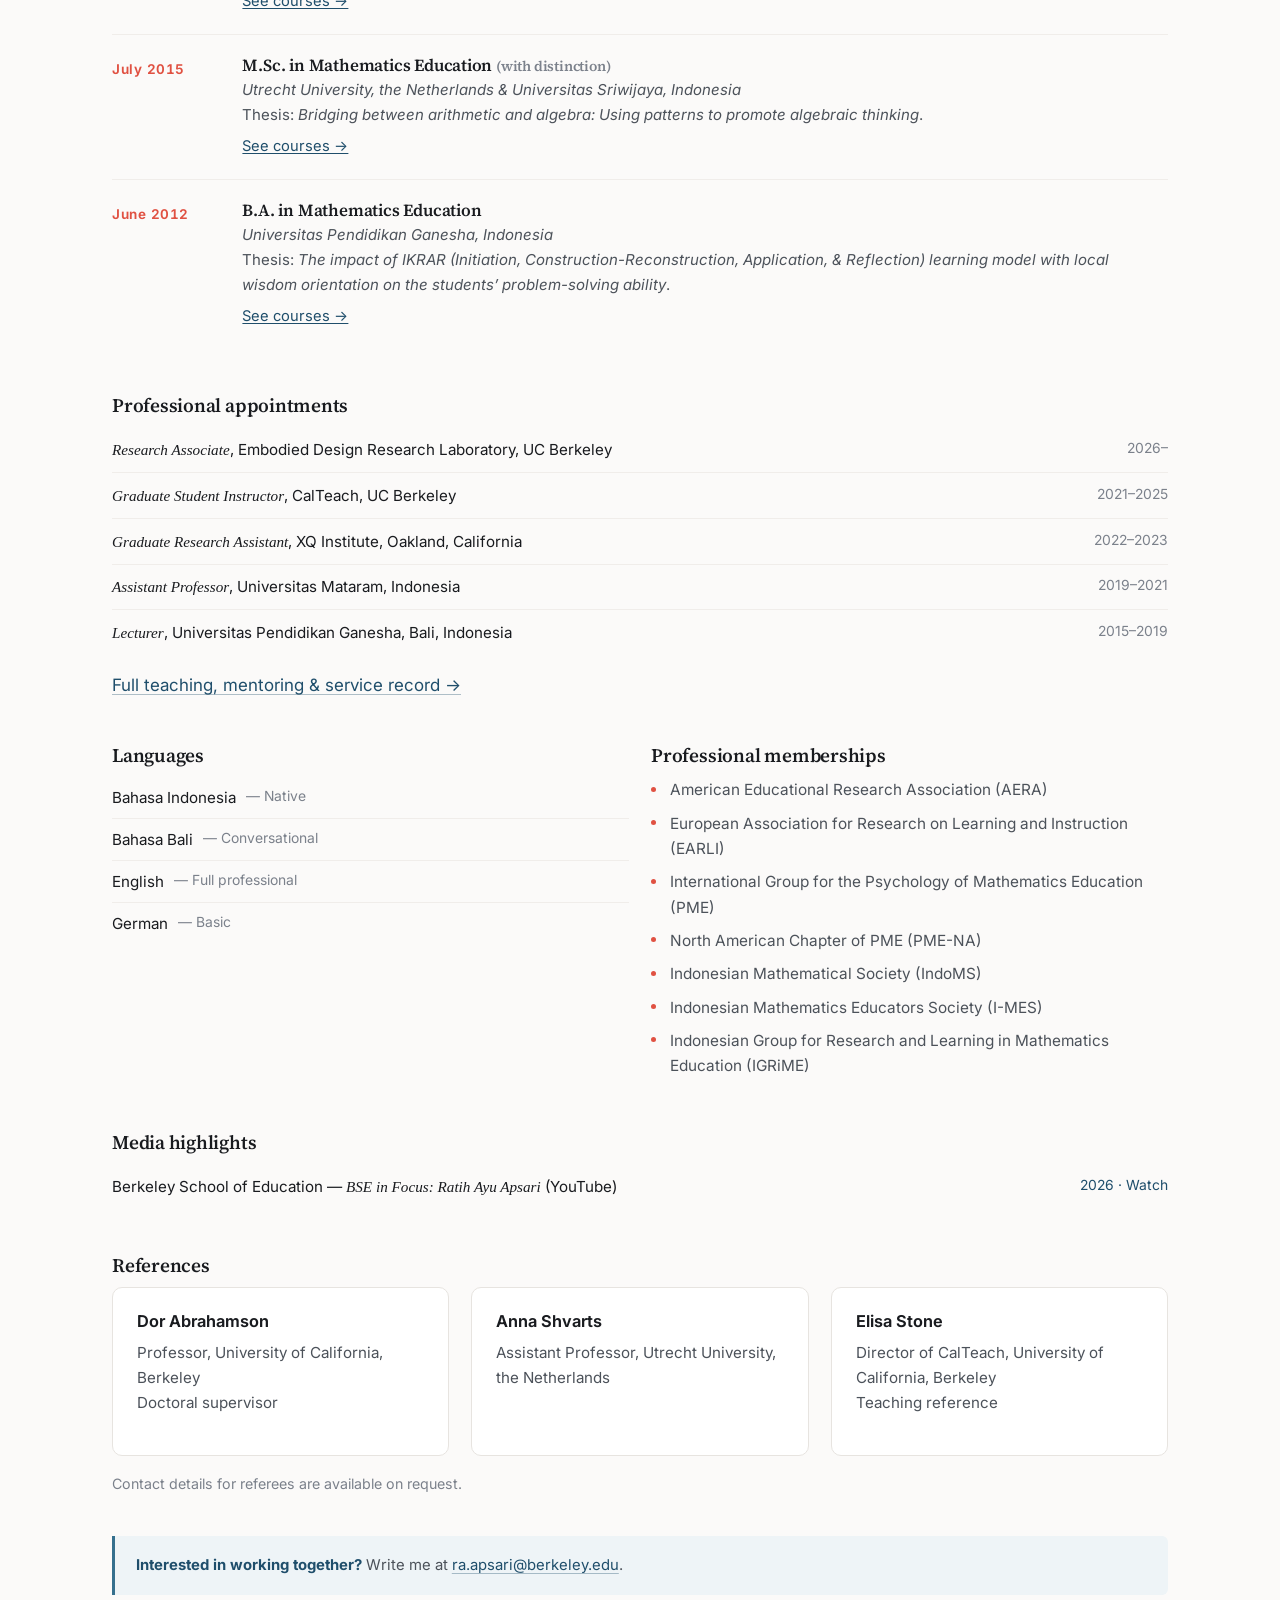
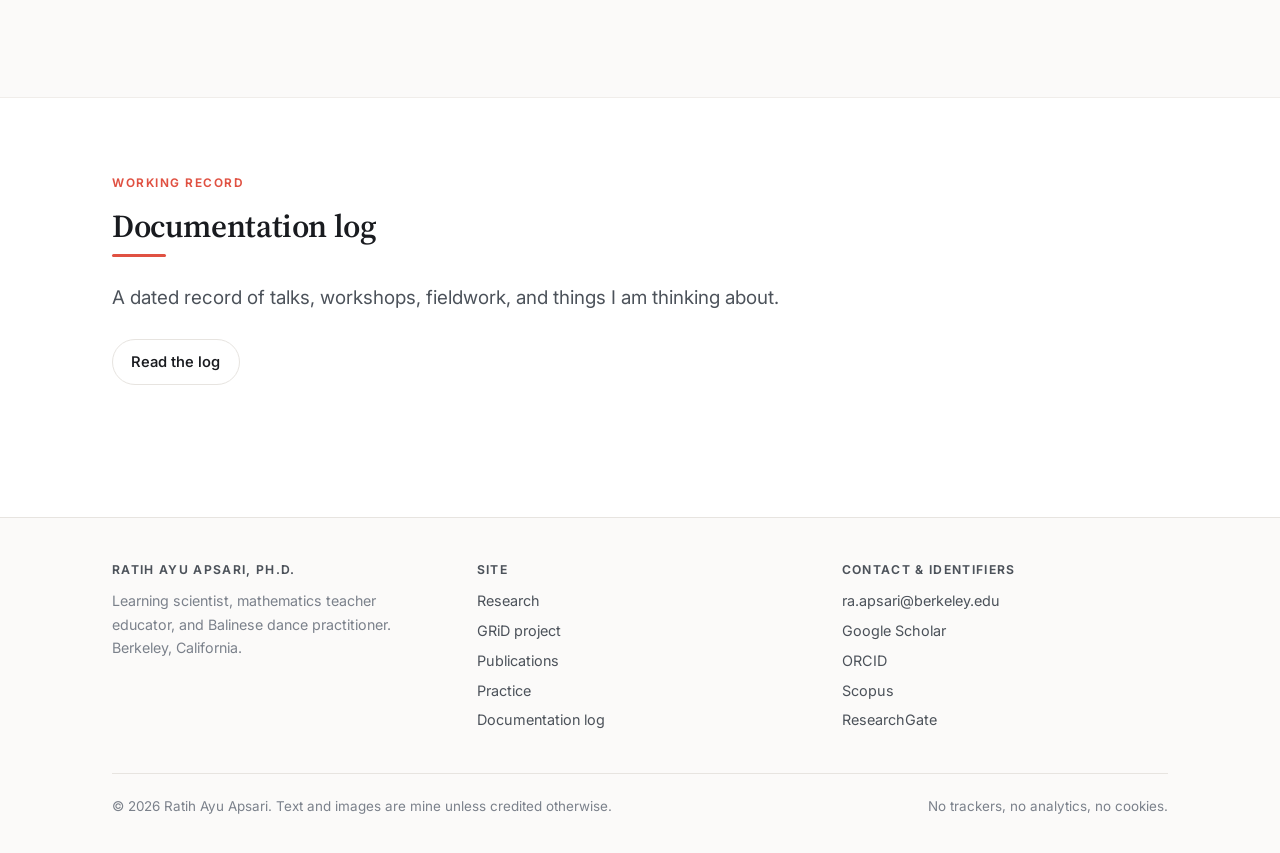
==== commit 0e4bf22d: "Update index.html" ====
--- a/index.html
+++ b/index.html
@@ -134,44 +134,28 @@
       <p class="eyebrow">Selected publications</p>
       <h2 class="section-title">Recent work</h2>
 
-      <ul class="pub-list">
-        <li class="pub">
-          <div class="pub__year">2026</div>
-          <div>
-            <p class="pub__title">The emergence of sign&ndash;tool hybridity in situated geometry practice: A networking perspective</p>
-            <p class="pub__meta">Apsari, R. A., &amp; Abrahamson, D. &mdash; <em>Educational Studies in Mathematics</em>, 123(1), 49&ndash;72.</p>
-            <p class="pub__links"><a href="https://doi.org/10.1007/s10649-026-10491-8">DOI</a></p>
-          </div>
-        </li>
-        <li class="pub">
-          <div class="pub__year">2026</div>
-          <div>
-            <p class="pub__title">Dancing geometry: Imagining auxiliary lines by reflecting on physical movement</p>
-            <p class="pub__meta">Apsari, R. A., &amp; Abrahamson, D. &mdash; <em>International Journal of Mathematical Education in Science and Technology</em>, 57(2), 342&ndash;369.</p>
-            <p class="pub__links"><a href="https://doi.org/10.1080/0020739X.2024.2427099">DOI</a></p>
-          </div>
-        </li>
-        <li class="pub">
-          <div class="pub__year">2026</div>
-          <div>
-            <p class="pub__title">Heteroperception in joint action: Breakdown and reconciliation of collaborating learners&rsquo; differing views of mathematical objects</p>
-            <p class="pub__meta">Abrahamson, D., Lomos, C., Hilkey, S., Apsari, R. A., &amp; Palatnik, A. &mdash; <em>Learning, Culture and Social Interaction</em>, 59, 101003.</p>
-            <p class="pub__links"><a href="https://doi.org/10.1016/j.lcsi.2026.101003">DOI</a></p>
-          </div>
-        </li>
-        <li class="pub">
-          <div class="pub__year">2026</div>
-          <div>
-            <p class="pub__title">Leveraging heteroperception in collaborative embodied design: The case of body-scale enacting a geometry design</p>
-            <p class="pub__meta">Apsari, R. A., &amp; Abrahamson, D. &mdash; <em>Proceedings of the 49th annual meeting of the International Group for
-              the Psychology of Mathematics Education (PME49)</em>.</p>
-            <p class="pub__links"><a href="https://www.helsinki.fi/en/conferences/pme49/publications">Open access</a></p>
-          </div>
-        </li>
-      </ul>
-
+      <div class="pub-apa" data-cat="journal">
+        <p class="pub-apa__cite"><strong>Apsari, R. A.</strong>, &amp; Abrahamson, D. (2026). The emergence of sign&ndash;tool hybridity in situated geometry practice: A networking perspective. <em>Educational Studies in Mathematics, 123</em>(1), 49&ndash;72. <a href="https://doi.org/10.1007/s10649-026-10491-8">https://doi.org/10.1007/s10649-026-10491-8</a></p>
+        <p class="pub-apa__link"><a href="assets/files/pubs/Apsari.Abrahamson.2026.ESM.Sign-tool.pdf">Full article (PDF)</a></p>
+      </div>
+
+      <div class="pub-apa" data-cat="journal">
+        <p class="pub-apa__cite"><strong>Apsari, R. A.</strong>, &amp; Abrahamson, D. (2026). Dancing geometry: Imagining auxiliary lines by reflecting on physical movement. <em>International Journal of Mathematical Education in Science and Technology, 57</em>(2), 342&ndash;369. <a href="https://doi.org/10.1080/0020739X.2024.2427099">https://doi.org/10.1080/0020739X.2024.2427099</a></p>
+        <p class="pub-apa__link"><a href="assets/files/pubs/Apsari.Abrahamson.2026.IJMEST.Dancing%20geometry.pdf">Full article (PDF)</a></p>
+      </div>
+
+      <div class="pub-apa" data-cat="journal">
+        <p class="pub-apa__cite">Abrahamson, D., Lomos, C., Hilkey, S., <strong>Apsari, R. A.</strong>, &amp; Palatnik, A. (2026). Heteroperception in joint action: Breakdown and reconciliation of collaborating learners&rsquo; differing views of mathematical objects. <em>Learning, Culture and Social Interaction, 59</em>, 101003. <a href="https://doi.org/10.1016/j.lcsi.2026.101003">https://doi.org/10.1016/j.lcsi.2026.101003</a></p>
+        <p class="pub-apa__link"><a href="assets/files/pubs/Abrahamson.Lomos.Hilkey.Apsari.Palatnik.2026.LCSI.Heteroperception_compressed.pdf">Full article (PDF)</a></p>
+      </div>
+
+      <div class="pub-apa" data-cat="proceedings">
+        <p class="pub-apa__cite"><strong>Apsari, R. A.</strong>, &amp; Abrahamson, D. (2026). Leveraging heteroperception in collaborative embodied design: The case of body-scale enacting a geometry design. In M. Hannula &amp; H. Krzywacki (Chairs), <em>&ldquo;Sensing and making sense of mathematics&rdquo; &mdash; Proceedings of PME 49</em>. IGPME.</p>
+        <p class="pub-apa__link"><a href="assets/files/pubs/Apsari.Abrahamson.2026.PME.Enacting%20geometry%20definition.pdf">Full article (PDF)</a></p>
+      </div>
+      
       <div class="btn-row">
-        <a class="btn btn--ghost" href="publications.html">All publications &amp; presentations</a>
+        <a class="btn btn--ghost" href="publications.html">More publications &amp; presentations</a>
       </div>
     </div>
   </section>
